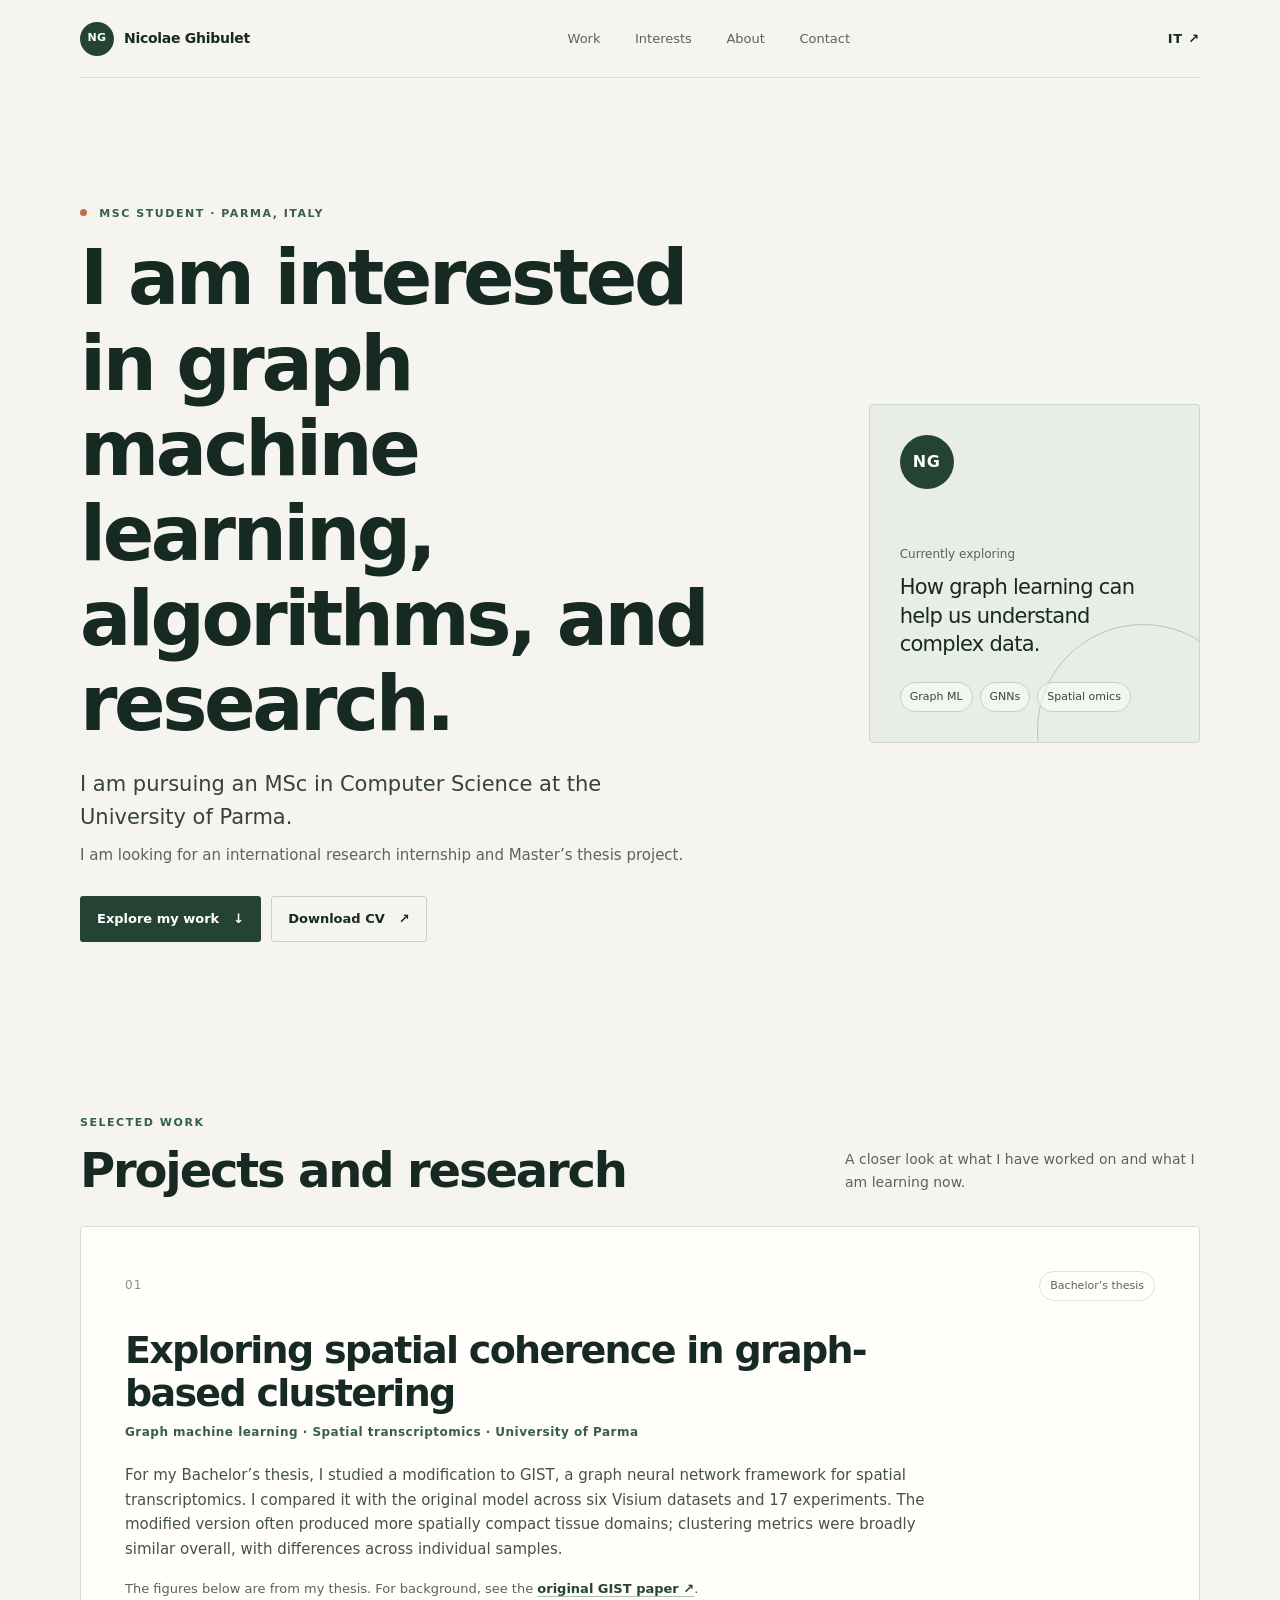
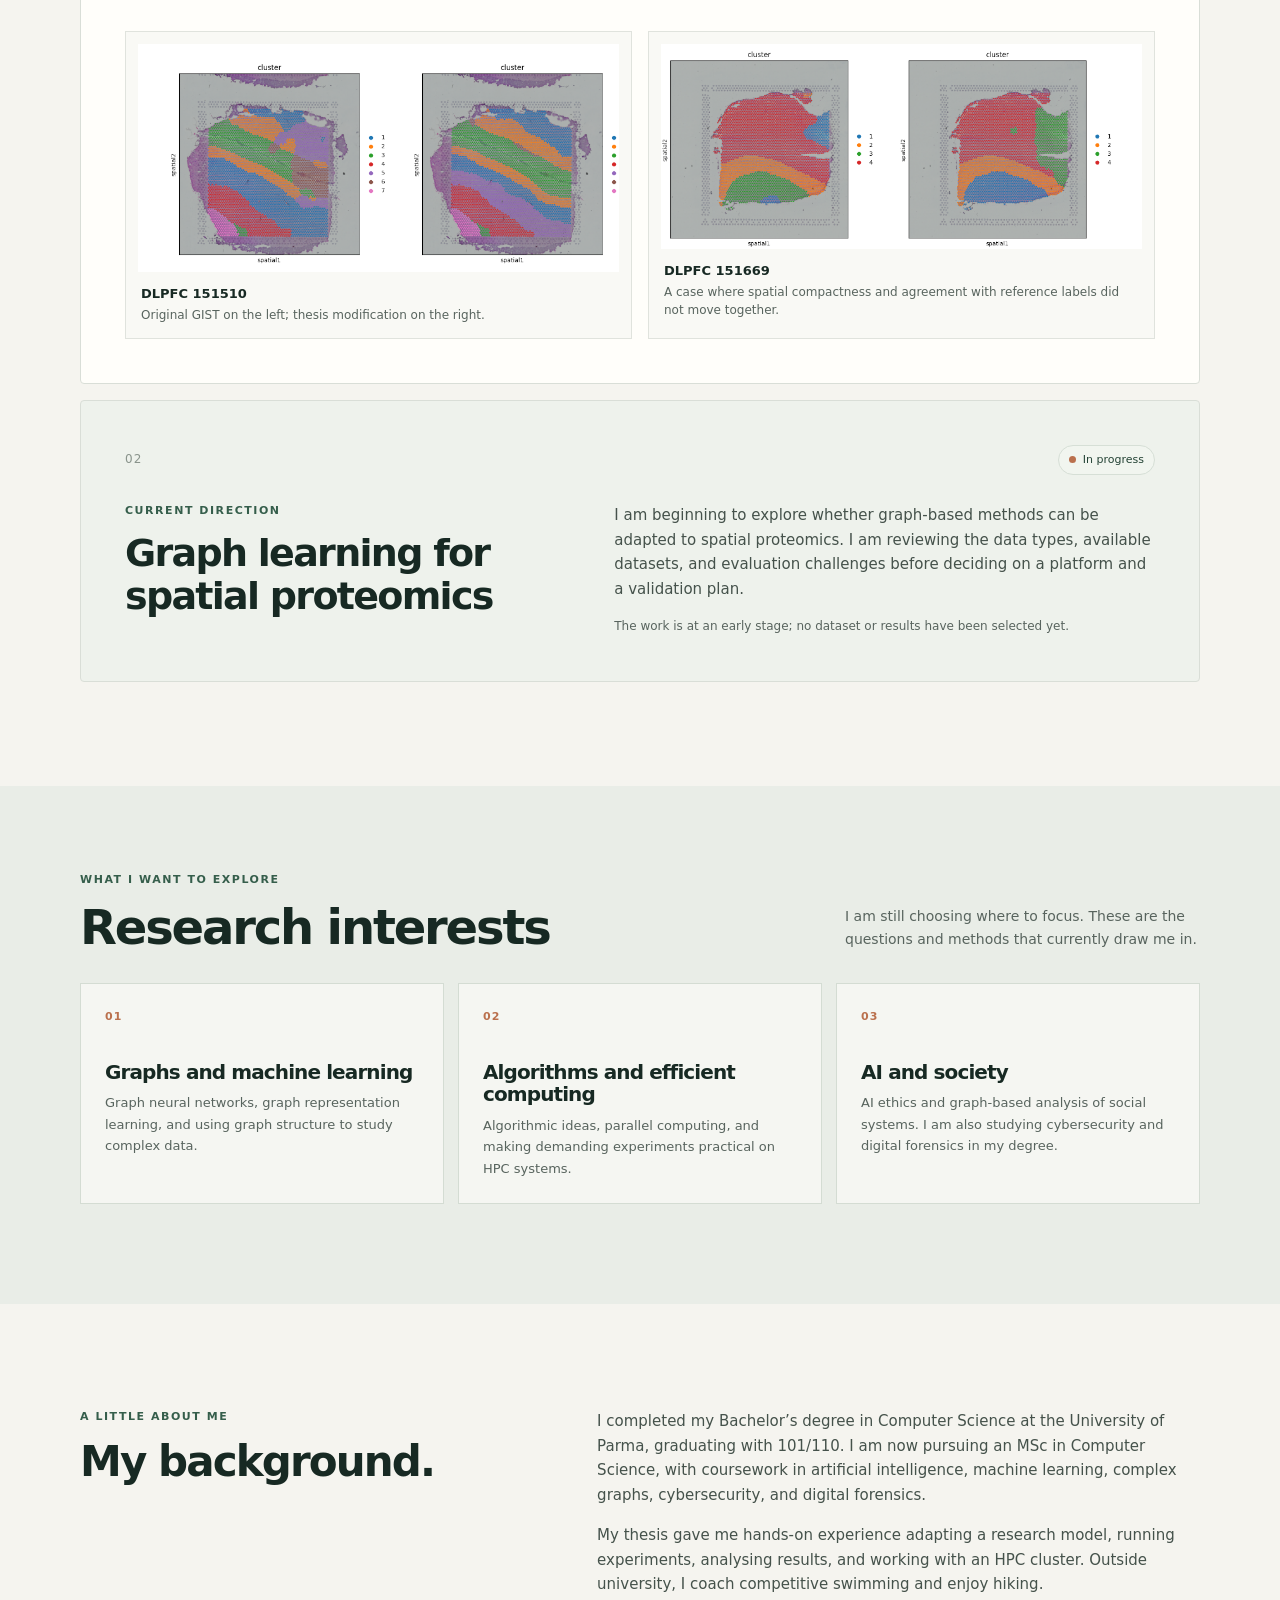
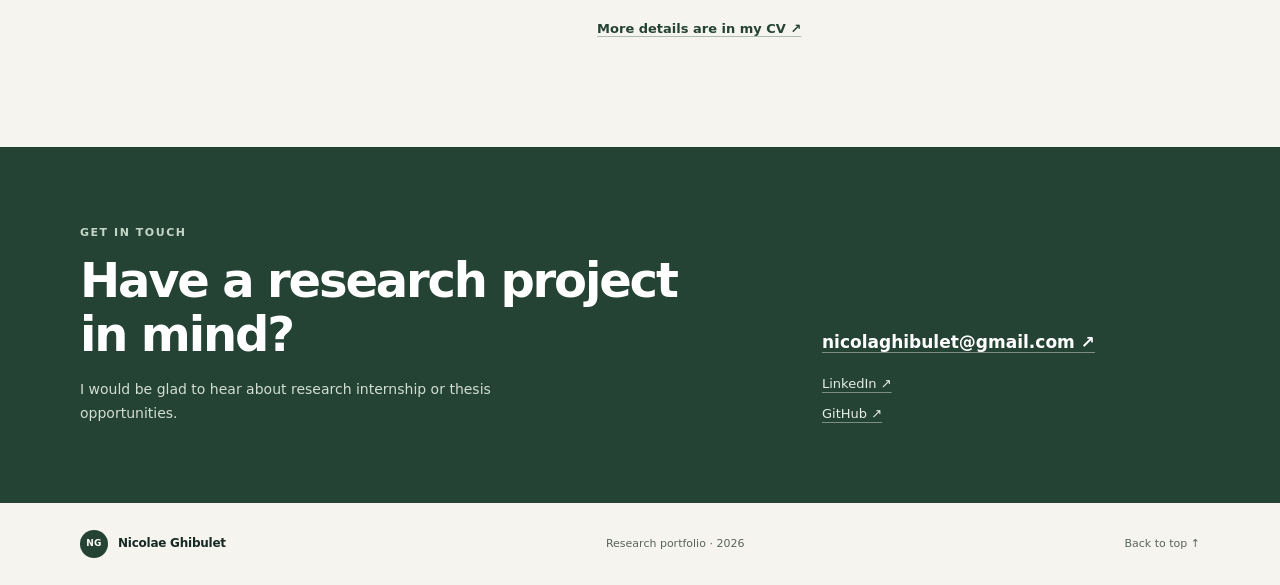
==== index.html @ 6526145d "Add portfolio website" ====
<!doctype html>
<html lang="en">
  <head>
    <meta charset="utf-8">
    <meta name="viewport" content="width=device-width, initial-scale=1">
    <meta name="description" content="Nicolae Ghibulet's research portfolio: graph machine learning, algorithms, and spatial omics.">
    <meta name="theme-color" content="#f5f4ef">
    <title>Nicolae Ghibulet | Research Portfolio</title>
    <link rel="icon" href="assets/images/favicon.svg" type="image/svg+xml">
    <link rel="stylesheet" href="assets/css/styles.css">
  </head>
  <body>
    <a class="skip-link" href="#main-content">Skip to content</a>

    <header class="site-header">
      <a class="wordmark" href="#top" aria-label="Nicolae Ghibulet, home">
        <span class="wordmark-mark" aria-hidden="true">NG</span>
        <span>Nicolae Ghibulet</span>
      </a>
      <nav class="main-nav" aria-label="Main navigation">
        <a href="#work">Work</a>
        <a href="#interests">Interests</a>
        <a href="#about">About</a>
        <a href="#contact">Contact</a>
      </nav>
      <a class="language-switch" href="it/index.html" lang="it" aria-label="Leggi in italiano">IT <span aria-hidden="true">↗</span></a>
    </header>

    <main id="main-content">
      <section class="hero section-wrap" id="top" aria-labelledby="hero-title">
        <div class="hero-copy">
          <p class="eyebrow"><span class="status-dot" aria-hidden="true"></span> MSc student · Parma, Italy</p>
          <h1 id="hero-title">I am interested in graph machine learning, algorithms, and research.</h1>
          <p class="hero-intro">I am pursuing an MSc in Computer Science at the University of Parma.</p>
          <p class="hero-note">I am looking for an international research internship and Master’s thesis project.</p>
          <div class="hero-actions">
            <a class="button button-dark" href="#work">Explore my work <span aria-hidden="true">↓</span></a>
            <a class="button button-light" href="downloads/Nicolae-Ghibulet-CV-English.pdf" download>Download CV <span aria-hidden="true">↗</span></a>
          </div>
        </div>
        <div class="hero-aside" aria-label="Research focus">
          <div class="monogram" aria-hidden="true">NG</div>
          <p class="aside-label">Currently exploring</p>
          <p class="aside-title">How graph learning can help us understand complex data.</p>
          <div class="tag-row" aria-label="Topics">
            <span class="tag">Graph ML</span>
            <span class="tag">GNNs</span>
            <span class="tag">Spatial omics</span>
          </div>
        </div>
      </section>

      <section class="section-wrap work-section" id="work" aria-labelledby="work-title">
        <div class="section-heading">
          <div>
            <p class="eyebrow">Selected work</p>
            <h2 id="work-title">Projects and research</h2>
          </div>
          <p class="section-summary">A closer look at what I have worked on and what I am learning now.</p>
        </div>

        <article class="project-card thesis-card">
          <div class="project-topline">
            <span class="project-index">01</span>
            <span class="project-status">Bachelor’s thesis</span>
          </div>
          <div class="project-copy">
            <h3>Exploring spatial coherence in graph-based clustering</h3>
            <p class="project-meta">Graph machine learning · Spatial transcriptomics · University of Parma</p>
            <p>For my Bachelor’s thesis, I studied a modification to GIST, a graph neural network framework for spatial transcriptomics. I compared it with the original model across six Visium datasets and 17 experiments. The modified version often produced more spatially compact tissue domains; clustering metrics were broadly similar overall, with differences across individual samples.</p>
            <p class="project-credit">The figures below are from my thesis. For background, see the <a href="https://doi.org/10.1109/CIBCB66090.2025.11177089" target="_blank" rel="noopener noreferrer">original GIST paper <span aria-hidden="true">↗</span></a>.</p>
          </div>
          <div class="figure-grid">
            <figure class="result-figure">
              <img src="assets/images/dlpfc-151510.png" alt="DLPFC 151510 tissue section with cluster assignments from original GIST on the left and the thesis modification on the right.">
              <figcaption><strong>DLPFC 151510</strong><span>Original GIST on the left; thesis modification on the right.</span></figcaption>
            </figure>
            <figure class="result-figure">
              <img src="assets/images/dlpfc-151669.png" alt="DLPFC 151669 tissue section comparing cluster assignments from original GIST on the left and the thesis modification on the right.">
              <figcaption><strong>DLPFC 151669</strong><span>A case where spatial compactness and agreement with reference labels did not move together.</span></figcaption>
            </figure>
          </div>
        </article>

        <article class="project-card in-progress-card">
          <div class="project-topline">
            <span class="project-index">02</span>
            <span class="project-status status-in-progress"><span class="status-dot" aria-hidden="true"></span> In progress</span>
          </div>
          <div class="in-progress-layout">
            <div>
              <p class="eyebrow">Current direction</p>
              <h3>Graph learning for spatial proteomics</h3>
            </div>
            <div>
              <p>I am beginning to explore whether graph-based methods can be adapted to spatial proteomics. I am reviewing the data types, available datasets, and evaluation challenges before deciding on a platform and a validation plan.</p>
              <p class="small-note">The work is at an early stage; no dataset or results have been selected yet.</p>
            </div>
          </div>
        </article>
      </section>

      <section class="interests-section" id="interests" aria-labelledby="interests-title">
        <div class="section-wrap">
          <div class="section-heading">
            <div>
              <p class="eyebrow">What I want to explore</p>
              <h2 id="interests-title">Research interests</h2>
            </div>
            <p class="section-summary">I am still choosing where to focus. These are the questions and methods that currently draw me in.</p>
          </div>
          <div class="interest-grid">
            <article class="interest-card">
              <span class="interest-number">01</span>
              <h3>Graphs and machine learning</h3>
              <p>Graph neural networks, graph representation learning, and using graph structure to study complex data.</p>
            </article>
            <article class="interest-card">
              <span class="interest-number">02</span>
              <h3>Algorithms and efficient computing</h3>
              <p>Algorithmic ideas, parallel computing, and making demanding experiments practical on HPC systems.</p>
            </article>
            <article class="interest-card">
              <span class="interest-number">03</span>
              <h3>AI and society</h3>
              <p>AI ethics and graph-based analysis of social systems. I am also studying cybersecurity and digital forensics in my degree.</p>
            </article>
          </div>
        </div>
      </section>

      <section class="section-wrap about-section" id="about" aria-labelledby="about-title">
        <div class="about-label">
          <p class="eyebrow">A little about me</p>
          <h2 id="about-title">My background.</h2>
        </div>
        <div class="about-copy">
          <p>I completed my Bachelor’s degree in Computer Science at the University of Parma, graduating with 101/110. I am now pursuing an MSc in Computer Science, with coursework in artificial intelligence, machine learning, complex graphs, cybersecurity, and digital forensics.</p>
          <p>My thesis gave me hands-on experience adapting a research model, running experiments, analysing results, and working with an HPC cluster. Outside university, I coach competitive swimming and enjoy hiking.</p>
          <a class="text-link" href="downloads/Nicolae-Ghibulet-CV-English.pdf" download>More details are in my CV <span aria-hidden="true">↗</span></a>
        </div>
      </section>

      <section class="contact-section" id="contact" aria-labelledby="contact-title">
        <div class="section-wrap contact-layout">
          <div>
            <p class="eyebrow">Get in touch</p>
            <h2 id="contact-title">Have a research project in mind?</h2>
            <p class="contact-intro">I would be glad to hear about research internship or thesis opportunities.</p>
          </div>
          <div class="contact-links">
            <a class="contact-email" href="mailto:nicolaghibulet@gmail.com">nicolaghibulet@gmail.com <span aria-hidden="true">↗</span></a>
            <a href="https://www.linkedin.com/in/nicolae-ghibulet-57ab7831a" target="_blank" rel="noopener noreferrer">LinkedIn <span aria-hidden="true">↗</span></a>
            <a href="https://github.com/NicolaeGhibulet" target="_blank" rel="noopener noreferrer">GitHub <span aria-hidden="true">↗</span></a>
          </div>
        </div>
      </section>
    </main>

    <footer class="site-footer">
      <a class="wordmark footer-wordmark" href="#top"><span class="wordmark-mark" aria-hidden="true">NG</span><span>Nicolae Ghibulet</span></a>
      <p>Research portfolio · 2026</p>
      <a class="back-to-top" href="#top">Back to top <span aria-hidden="true">↑</span></a>
    </footer>
  </body>
</html>
---- assets/css/styles.css ----
:root {
  color-scheme: light;
  --ink: #172923;
  --muted: #58645e;
  --paper: #f5f4ef;
  --white: #fffefa;
  --line: #d9ded7;
  --green: #355e4b;
  --green-dark: #244335;
  --orange: #ba704d;
  --pale-green: #e8ede6;
  --max-width: 1120px;
}

* {
  box-sizing: border-box;
}

html {
  scroll-behavior: smooth;
  scroll-padding-top: 88px;
}

body {
  margin: 0;
  background: var(--paper);
  color: var(--ink);
  font-family: Inter, ui-sans-serif, system-ui, -apple-system, BlinkMacSystemFont, "Segoe UI", sans-serif;
  font-size: 16px;
  line-height: 1.65;
  text-rendering: optimizeLegibility;
}

a {
  color: inherit;
}

a:focus-visible {
  outline: 3px solid var(--orange);
  outline-offset: 4px;
}

.skip-link {
  position: absolute;
  z-index: 10;
  top: 12px;
  left: 12px;
  padding: 10px 14px;
  transform: translateY(-160%);
  border-radius: 4px;
  background: var(--white);
  color: var(--ink);
}

.skip-link:focus {
  transform: translateY(0);
}

.site-header,
.site-footer {
  display: flex;
  align-items: center;
  justify-content: space-between;
  gap: 24px;
  width: min(calc(100% - 64px), var(--max-width));
  margin-inline: auto;
}

.site-header {
  min-height: 78px;
  border-bottom: 1px solid var(--line);
}

.wordmark {
  display: inline-flex;
  align-items: center;
  gap: 10px;
  color: var(--ink);
  font-size: 14px;
  font-weight: 700;
  letter-spacing: -0.02em;
  text-decoration: none;
  white-space: nowrap;
}

.wordmark-mark {
  display: grid;
  width: 34px;
  height: 34px;
  place-items: center;
  border-radius: 50%;
  background: var(--green-dark);
  color: var(--white);
  font-size: 11px;
  letter-spacing: 0.03em;
}

.main-nav {
  display: flex;
  align-items: center;
  gap: clamp(16px, 2.7vw, 36px);
}

.main-nav a,
.language-switch {
  color: var(--muted);
  font-size: 13px;
  text-decoration: none;
  transition: color 160ms ease;
}

.main-nav a:hover,
.language-switch:hover,
.contact-links a:hover,
.text-link:hover,
.project-credit a:hover {
  color: var(--orange);
}

.language-switch {
  color: var(--ink);
  font-weight: 700;
  letter-spacing: 0.06em;
}

.section-wrap {
  width: min(calc(100% - 64px), var(--max-width));
  margin-inline: auto;
}

.hero {
  display: grid;
  grid-template-columns: minmax(0, 1.45fr) minmax(260px, 0.7fr);
  align-items: center;
  gap: clamp(42px, 8vw, 110px);
  padding-block: clamp(72px, 10vw, 132px) clamp(84px, 11vw, 142px);
}

.hero-copy {
  max-width: 700px;
}

.eyebrow {
  margin: 0 0 14px;
  color: var(--green);
  font-size: 11px;
  font-weight: 750;
  letter-spacing: 0.14em;
  line-height: 1.4;
  text-transform: uppercase;
}

.status-dot {
  display: inline-block;
  width: 7px;
  height: 7px;
  margin-right: 7px;
  border-radius: 50%;
  background: var(--orange);
  vertical-align: 1px;
}

h1,
h2,
h3,
p {
  margin-top: 0;
}

h1,
h2,
h3 {
  font-weight: 550;
  letter-spacing: -0.045em;
  line-height: 1.12;
}

h1 {
  max-width: 760px;
  margin-bottom: 22px;
  font-size: clamp(42px, 6vw, 76px);
}

.hero-intro {
  max-width: 600px;
  margin-bottom: 10px;
  color: #34433b;
  font-size: clamp(18px, 2vw, 21px);
  line-height: 1.55;
}

.hero-note {
  margin-bottom: 28px;
  color: var(--muted);
  font-size: 15px;
}

.hero-actions {
  display: flex;
  flex-wrap: wrap;
  gap: 10px;
}

.button {
  display: inline-flex;
  min-height: 46px;
  align-items: center;
  justify-content: center;
  gap: 14px;
  padding: 10px 16px;
  border: 1px solid transparent;
  border-radius: 3px;
  font-size: 13px;
  font-weight: 700;
  text-decoration: none;
  transition: background 160ms ease, color 160ms ease, border-color 160ms ease;
}

.button-dark {
  background: var(--green-dark);
  color: white;
}

.button-dark:hover {
  background: var(--green);
}

.button-light {
  border-color: #c9d0c9;
  background: transparent;
  color: var(--ink);
}

.button-light:hover {
  border-color: var(--green);
  background: var(--white);
}

.hero-aside {
  position: relative;
  min-height: 300px;
  padding: 30px;
  overflow: hidden;
  border: 1px solid #ccd5cd;
  border-radius: 4px;
  background: var(--pale-green);
}

.hero-aside::after {
  position: absolute;
  right: -50px;
  bottom: -94px;
  width: 210px;
  height: 210px;
  border: 1px solid rgba(53, 94, 75, 0.28);
  border-radius: 50%;
  content: "";
}

.monogram {
  display: grid;
  width: 54px;
  height: 54px;
  margin-bottom: 56px;
  place-items: center;
  border-radius: 50%;
  background: var(--green-dark);
  color: white;
  font-size: 16px;
  font-weight: 650;
  letter-spacing: 0.04em;
}

.aside-label {
  margin-bottom: 8px;
  color: var(--muted);
  font-size: 12px;
}

.aside-title {
  max-width: 270px;
  margin-bottom: 24px;
  font-size: 21px;
  font-weight: 540;
  letter-spacing: -0.035em;
  line-height: 1.35;
}

.tag-row {
  display: flex;
  flex-wrap: wrap;
  gap: 7px;
}

.tag {
  position: relative;
  z-index: 1;
  padding: 5px 9px;
  border: 1px solid #c5d0c6;
  border-radius: 99px;
  background: rgba(255, 254, 250, 0.5);
  color: #34483b;
  font-size: 11px;
}

.work-section {
  padding-block: 32px 104px;
}

.section-heading {
  display: flex;
  align-items: end;
  justify-content: space-between;
  gap: 34px;
  margin-bottom: 28px;
}

.section-heading h2,
.about-label h2,
.contact-layout h2 {
  max-width: 620px;
  margin-bottom: 0;
  font-size: clamp(34px, 4vw, 48px);
}

.section-summary {
  max-width: 355px;
  margin: 0 0 4px;
  color: var(--muted);
  font-size: 14px;
}

.project-card {
  margin-top: 16px;
  padding: clamp(22px, 4vw, 44px);
  border: 1px solid var(--line);
  border-radius: 4px;
  background: var(--white);
}

.project-topline {
  display: flex;
  align-items: center;
  justify-content: space-between;
  gap: 16px;
  margin-bottom: 28px;
}

.project-index {
  color: #8a948c;
  font-size: 12px;
  font-variant-numeric: tabular-nums;
  letter-spacing: 0.1em;
}

.project-status {
  display: inline-flex;
  align-items: center;
  padding: 5px 10px;
  border: 1px solid #dce1db;
  border-radius: 99px;
  color: var(--muted);
  font-size: 11px;
}

.status-in-progress {
  border-color: #d6dfd6;
  background: #f1f5ef;
  color: var(--green-dark);
}

.project-copy {
  max-width: 820px;
}

.project-copy h3,
.in-progress-layout h3 {
  max-width: 760px;
  margin-bottom: 9px;
  font-size: clamp(26px, 3.5vw, 38px);
}

.project-meta {
  margin-bottom: 20px;
  color: var(--green);
  font-size: 12px;
  font-weight: 650;
  letter-spacing: 0.04em;
}

.project-copy > p:not(.project-meta):not(.project-credit),
.in-progress-layout > div:last-child > p:first-child,
.about-copy > p {
  color: #45524b;
  font-size: 15px;
}

.project-credit {
  margin: 16px 0 0;
  color: var(--muted);
  font-size: 13px;
}

.project-credit a,
.text-link {
  color: var(--green-dark);
  font-weight: 700;
  text-decoration-color: #aebbb0;
  text-underline-offset: 3px;
}

.figure-grid {
  display: grid;
  grid-template-columns: repeat(2, minmax(0, 1fr));
  gap: 16px;
  margin-top: 32px;
}

.result-figure {
  min-width: 0;
  margin: 0;
  padding: 12px;
  border: 1px solid #e0e3dd;
  background: #f9f9f5;
}

.result-figure img {
  display: block;
  width: 100%;
  height: auto;
  background: #e2e5e0;
}

.result-figure figcaption {
  display: grid;
  gap: 2px;
  padding: 12px 3px 2px;
  color: var(--muted);
  font-size: 12px;
  line-height: 1.5;
}

.result-figure figcaption strong {
  color: var(--ink);
  font-size: 13px;
}

.in-progress-card {
  background: #eef2ec;
}

.in-progress-layout {
  display: grid;
  grid-template-columns: minmax(230px, 0.85fr) minmax(0, 1.15fr);
  gap: clamp(28px, 7vw, 90px);
  align-items: start;
}

.in-progress-layout h3 {
  max-width: 420px;
}

.small-note {
  margin: 14px 0 0;
  color: var(--muted);
  font-size: 12px;
}

.interests-section {
  padding-block: 86px 100px;
  background: #e9ede7;
}

.interest-grid {
  display: grid;
  grid-template-columns: repeat(3, minmax(0, 1fr));
  gap: 14px;
}

.interest-card {
  min-height: 220px;
  padding: 24px;
  border: 1px solid #d4dcd3;
  background: rgba(255, 254, 250, 0.58);
}

.interest-number {
  display: block;
  margin-bottom: 35px;
  color: var(--orange);
  font-size: 11px;
  font-weight: 700;
  letter-spacing: 0.1em;
}

.interest-card h3 {
  margin-bottom: 9px;
  font-size: 20px;
}

.interest-card p {
  margin-bottom: 0;
  color: var(--muted);
  font-size: 13px;
}

.about-section {
  display: grid;
  grid-template-columns: minmax(230px, 0.8fr) minmax(0, 1.2fr);
  gap: clamp(38px, 9vw, 130px);
  padding-block: 105px;
}

.about-label h2 {
  font-size: clamp(30px, 3.5vw, 42px);
}

.about-copy {
  max-width: 630px;
}

.about-copy > p {
  margin-bottom: 15px;
}

.text-link {
  display: inline-block;
  margin-top: 6px;
  font-size: 13px;
}

.contact-section {
  padding-block: 78px;
  background: var(--green-dark);
  color: white;
}

.contact-layout {
  display: grid;
  grid-template-columns: minmax(0, 1.3fr) minmax(250px, 0.7fr);
  align-items: end;
  gap: 40px;
}

.contact-section .eyebrow {
  color: #c6d5c8;
}

.contact-layout h2 {
  max-width: 600px;
}

.contact-intro {
  max-width: 440px;
  margin: 17px 0 0;
  color: #d2ded3;
  font-size: 14px;
}

.contact-links {
  display: grid;
  justify-items: start;
  gap: 9px;
}

.contact-links a {
  color: #e7ede7;
  font-size: 13px;
  text-decoration-color: rgba(255, 255, 255, 0.4);
  text-underline-offset: 4px;
  transition: color 160ms ease;
}

.contact-links .contact-email {
  margin-bottom: 8px;
  color: white;
  font-size: 17px;
  font-weight: 650;
}

.site-footer {
  min-height: 82px;
  color: var(--muted);
  font-size: 11px;
}

.footer-wordmark {
  color: var(--ink);
  font-size: 12px;
}

.footer-wordmark .wordmark-mark {
  width: 28px;
  height: 28px;
  font-size: 9px;
}

.site-footer p {
  margin: 0;
}

.back-to-top {
  text-decoration: none;
}

@media (max-width: 760px) {
  .site-header,
  .site-footer,
  .section-wrap {
    width: min(calc(100% - 40px), var(--max-width));
  }

  .site-header {
    min-height: 68px;
    gap: 12px;
  }

  .main-nav {
    display: flex;
    order: 2;
    width: 100%;
    justify-content: space-between;
    gap: 10px;
    padding-bottom: 12px;
  }

  .main-nav a {
    font-size: 12px;
  }

  .hero {
    grid-template-columns: 1fr;
    gap: 42px;
    padding-block: 66px 76px;
  }

  .hero-aside {
    min-height: 260px;
  }

  .monogram {
    margin-bottom: 35px;
  }

  .section-heading {
    display: block;
  }

  .section-summary {
    margin-top: 14px;
  }

  .figure-grid,
  .interest-grid,
  .in-progress-layout,
  .about-section,
  .contact-layout {
    grid-template-columns: 1fr;
  }

  .interests-section {
    padding-block: 70px;
  }

  .interest-card {
    min-height: 0;
  }

  .interest-number {
    margin-bottom: 22px;
  }

  .about-section {
    gap: 26px;
    padding-block: 76px;
  }

  .contact-layout {
    align-items: start;
    gap: 30px;
  }

  .site-footer {
    min-height: 76px;
    flex-wrap: wrap;
    gap: 10px 18px;
    padding-block: 14px;
  }

  .site-footer p {
    order: 1;
    width: 100%;
  }
}

@media (max-width: 430px) {
  .wordmark {
    gap: 7px;
    font-size: 12px;
  }

  .wordmark-mark {
    width: 30px;
    height: 30px;
  }

  h1 {
    font-size: 40px;
  }

  .hero-actions {
    align-items: stretch;
    flex-direction: column;
  }

  .project-card {
    padding: 20px 16px;
  }

  .contact-links .contact-email {
    font-size: 15px;
  }
}

@media (prefers-reduced-motion: reduce) {
  html {
    scroll-behavior: auto;
  }

  *,
  *::before,
  *::after {
    transition-duration: 0.01ms !important;
  }
}
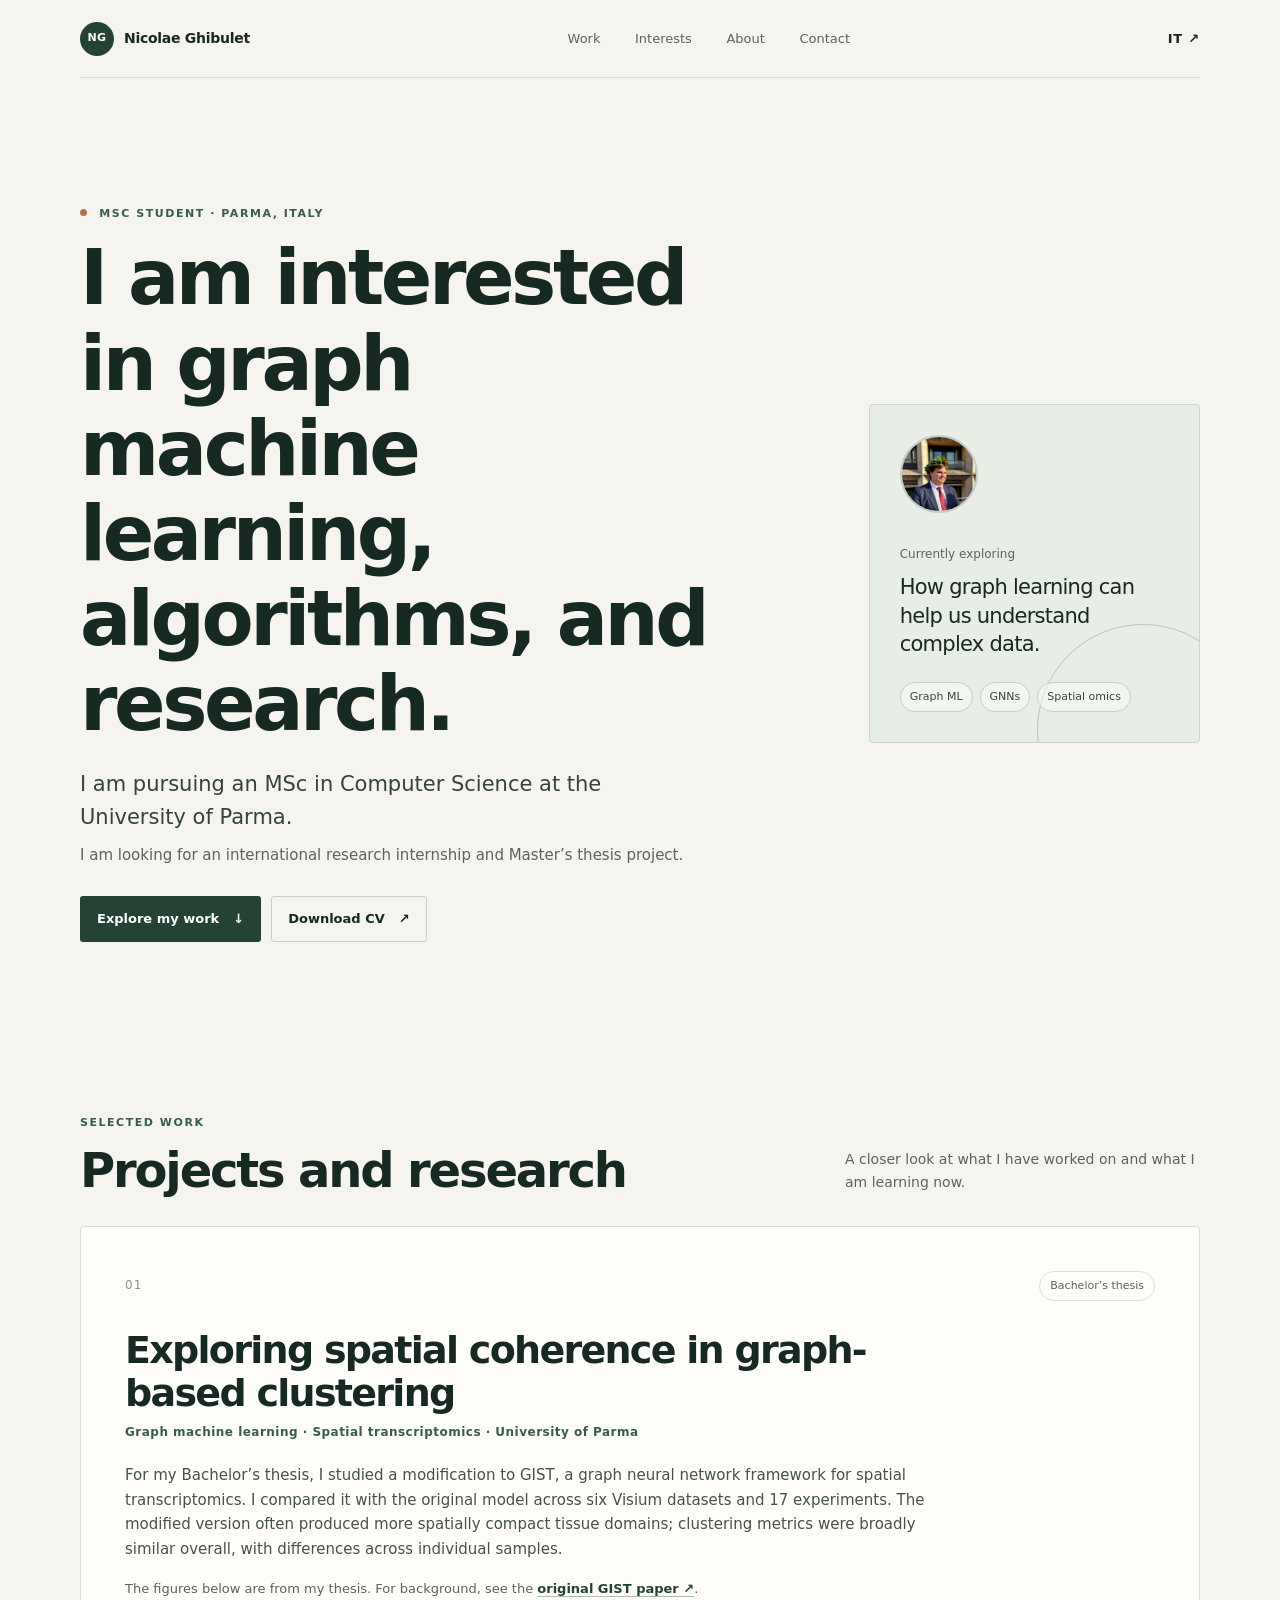
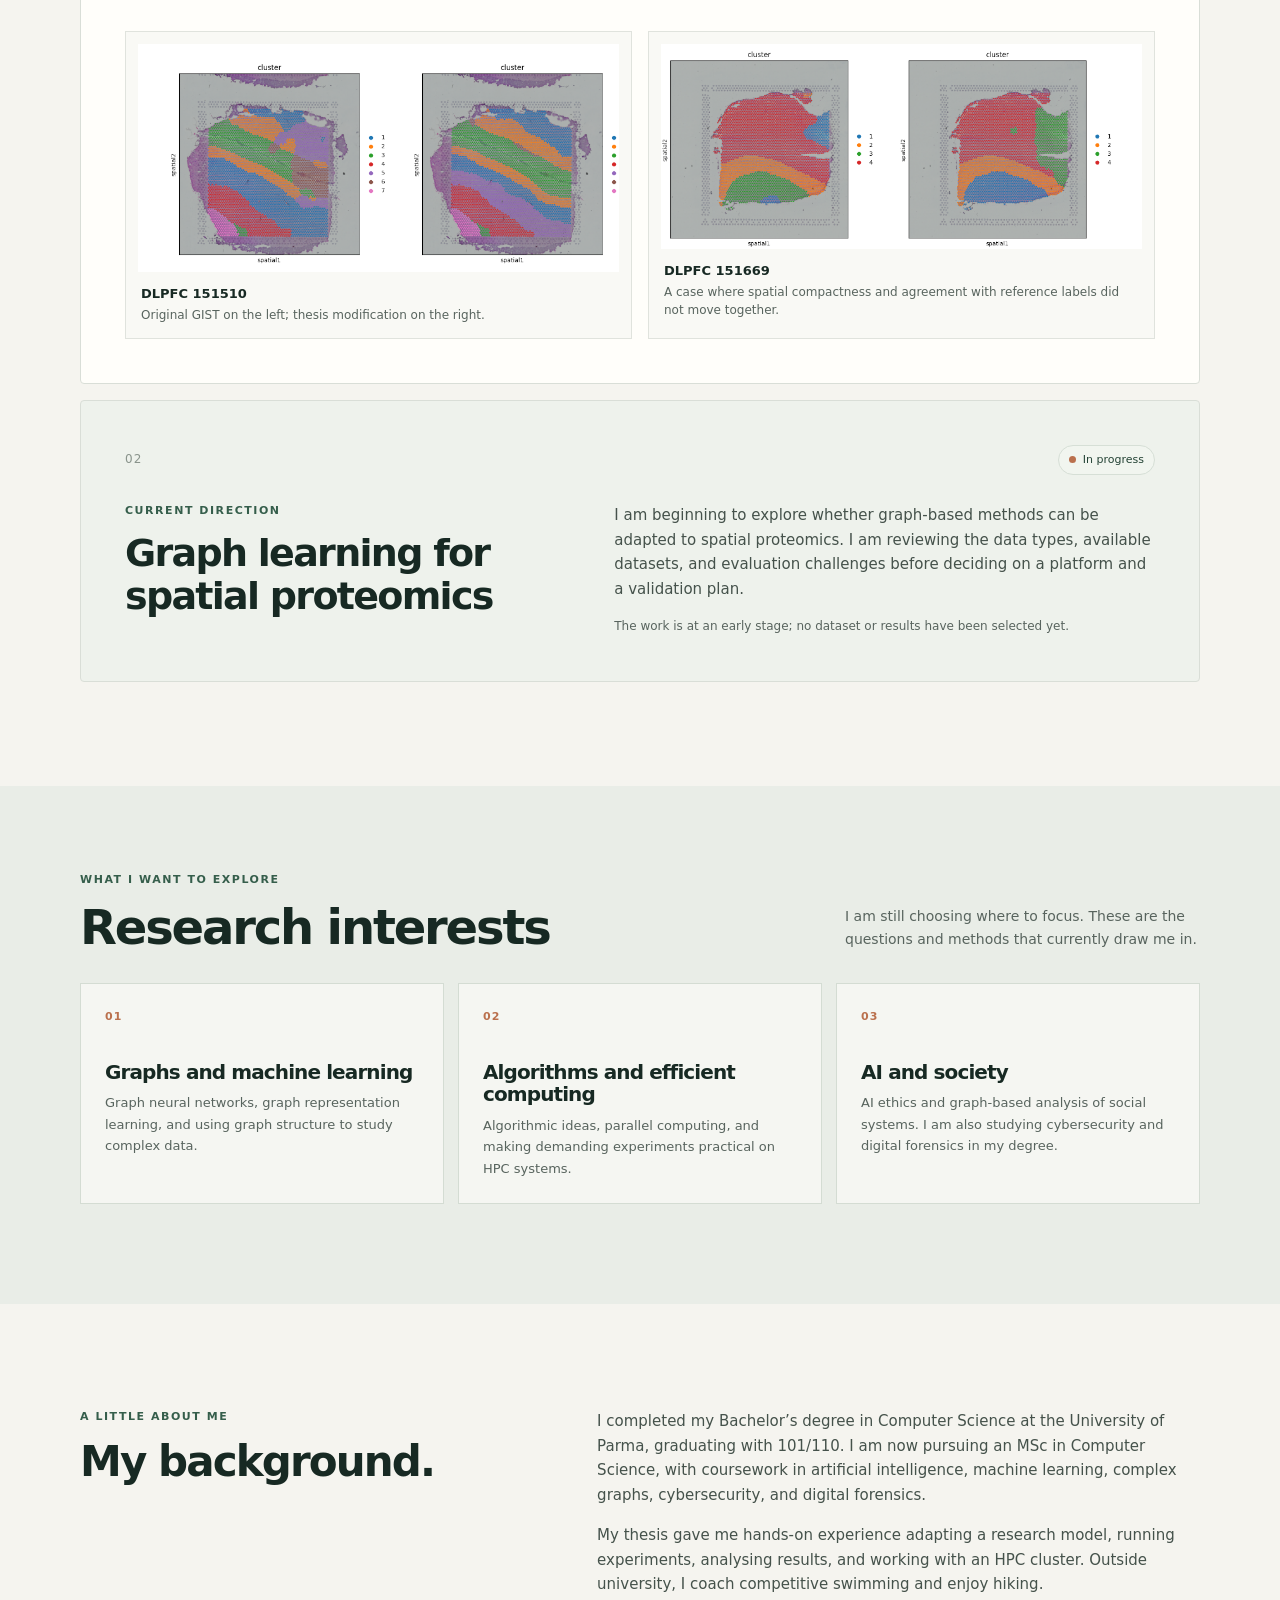
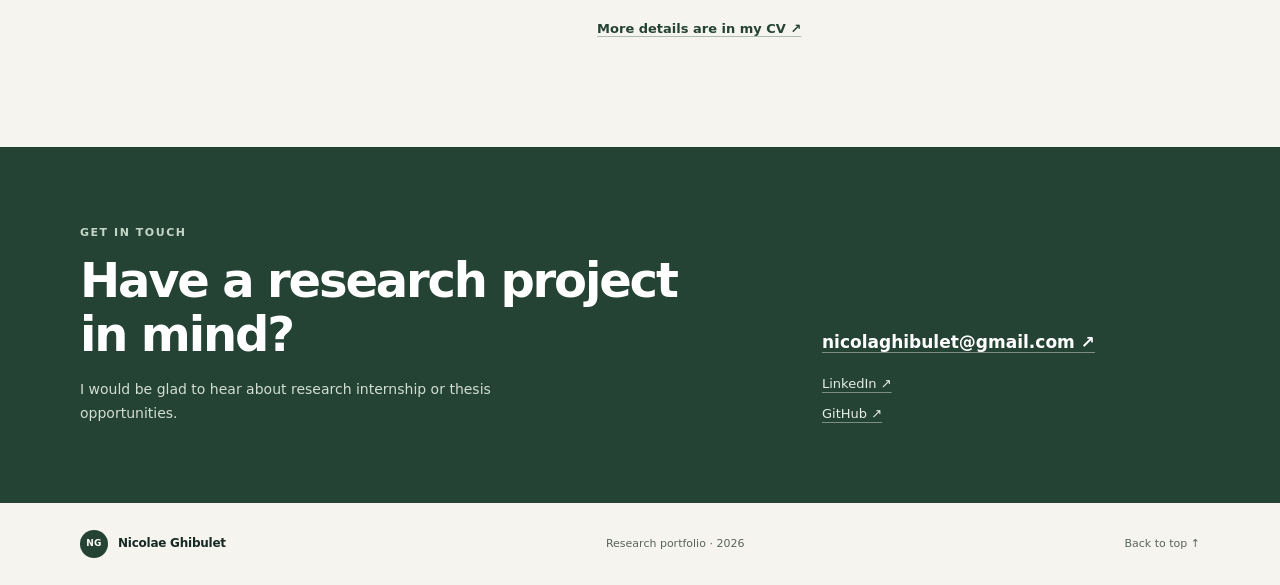
==== commit b5b9d2cb: "Add profile photo" ====
--- a/index.html
+++ b/index.html
@@ -39,8 +39,11 @@
           </div>
         </div>
         <div class="hero-aside" aria-label="Research focus">
-          <div class="monogram" aria-hidden="true">NG</div>
-          <p class="aside-label">Currently exploring</p>
+          <img
+            class="profile-photo"
+            src="assets/images/profile.jpg"
+            alt="Portrait of Nicolae Ghibulet"
+          >          <p class="aside-label">Currently exploring</p>
           <p class="aside-title">How graph learning can help us understand complex data.</p>
           <div class="tag-row" aria-label="Topics">
             <span class="tag">Graph ML</span>
--- a/assets/css/styles.css
+++ b/assets/css/styles.css
@@ -257,18 +257,14 @@
   content: "";
 }
 
-.monogram {
-  display: grid;
-  width: 54px;
-  height: 54px;
-  margin-bottom: 56px;
-  place-items: center;
+.profile-photo {
+  display: block;
+  width: 78px;
+  height: 78px;
+  margin-bottom: 32px;
+  border: 2px solid rgba(36, 67, 53, 0.18);
   border-radius: 50%;
-  background: var(--green-dark);
-  color: white;
-  font-size: 16px;
-  font-weight: 650;
-  letter-spacing: 0.04em;
+  object-fit: cover;
 }
 
 .aside-label {
@@ -638,8 +634,8 @@
     min-height: 260px;
   }
 
-  .monogram {
-    margin-bottom: 35px;
+  .profile-photo {
+  margin-bottom: 11px;
   }
 
   .section-heading {
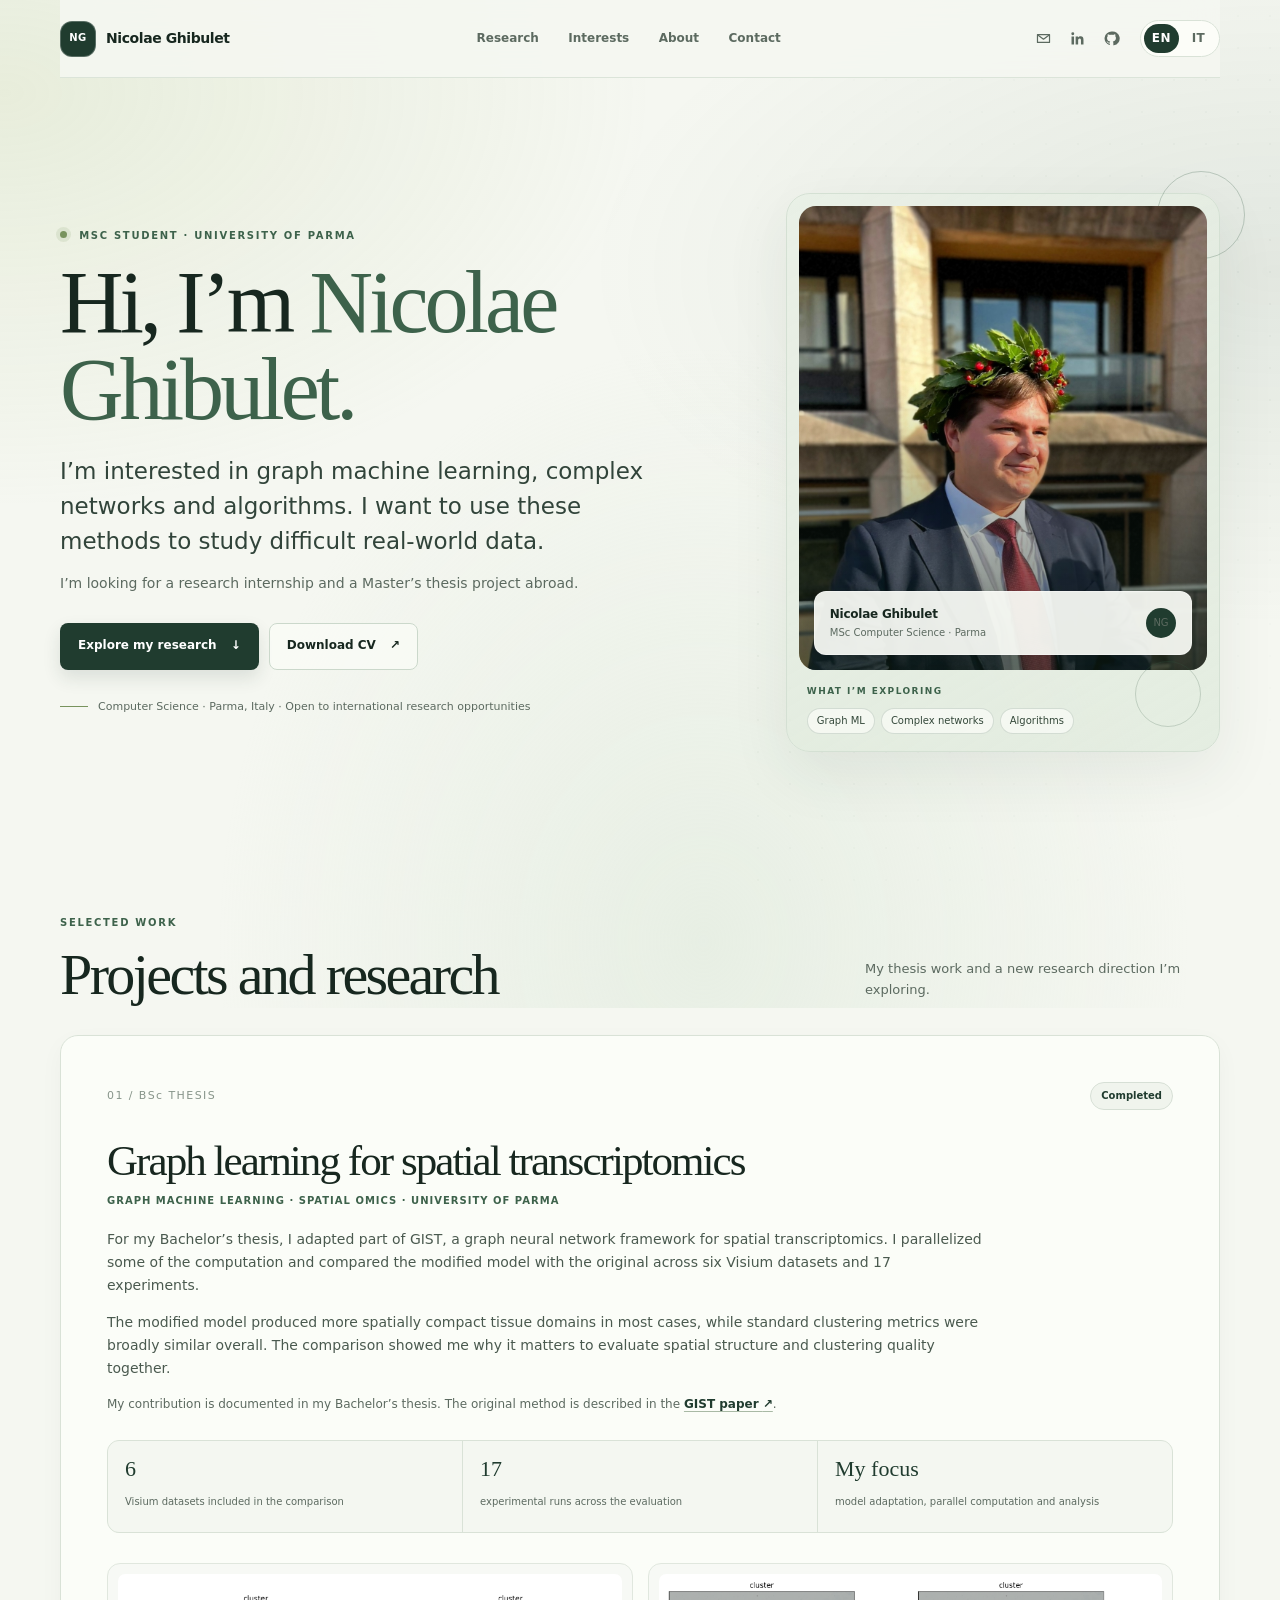
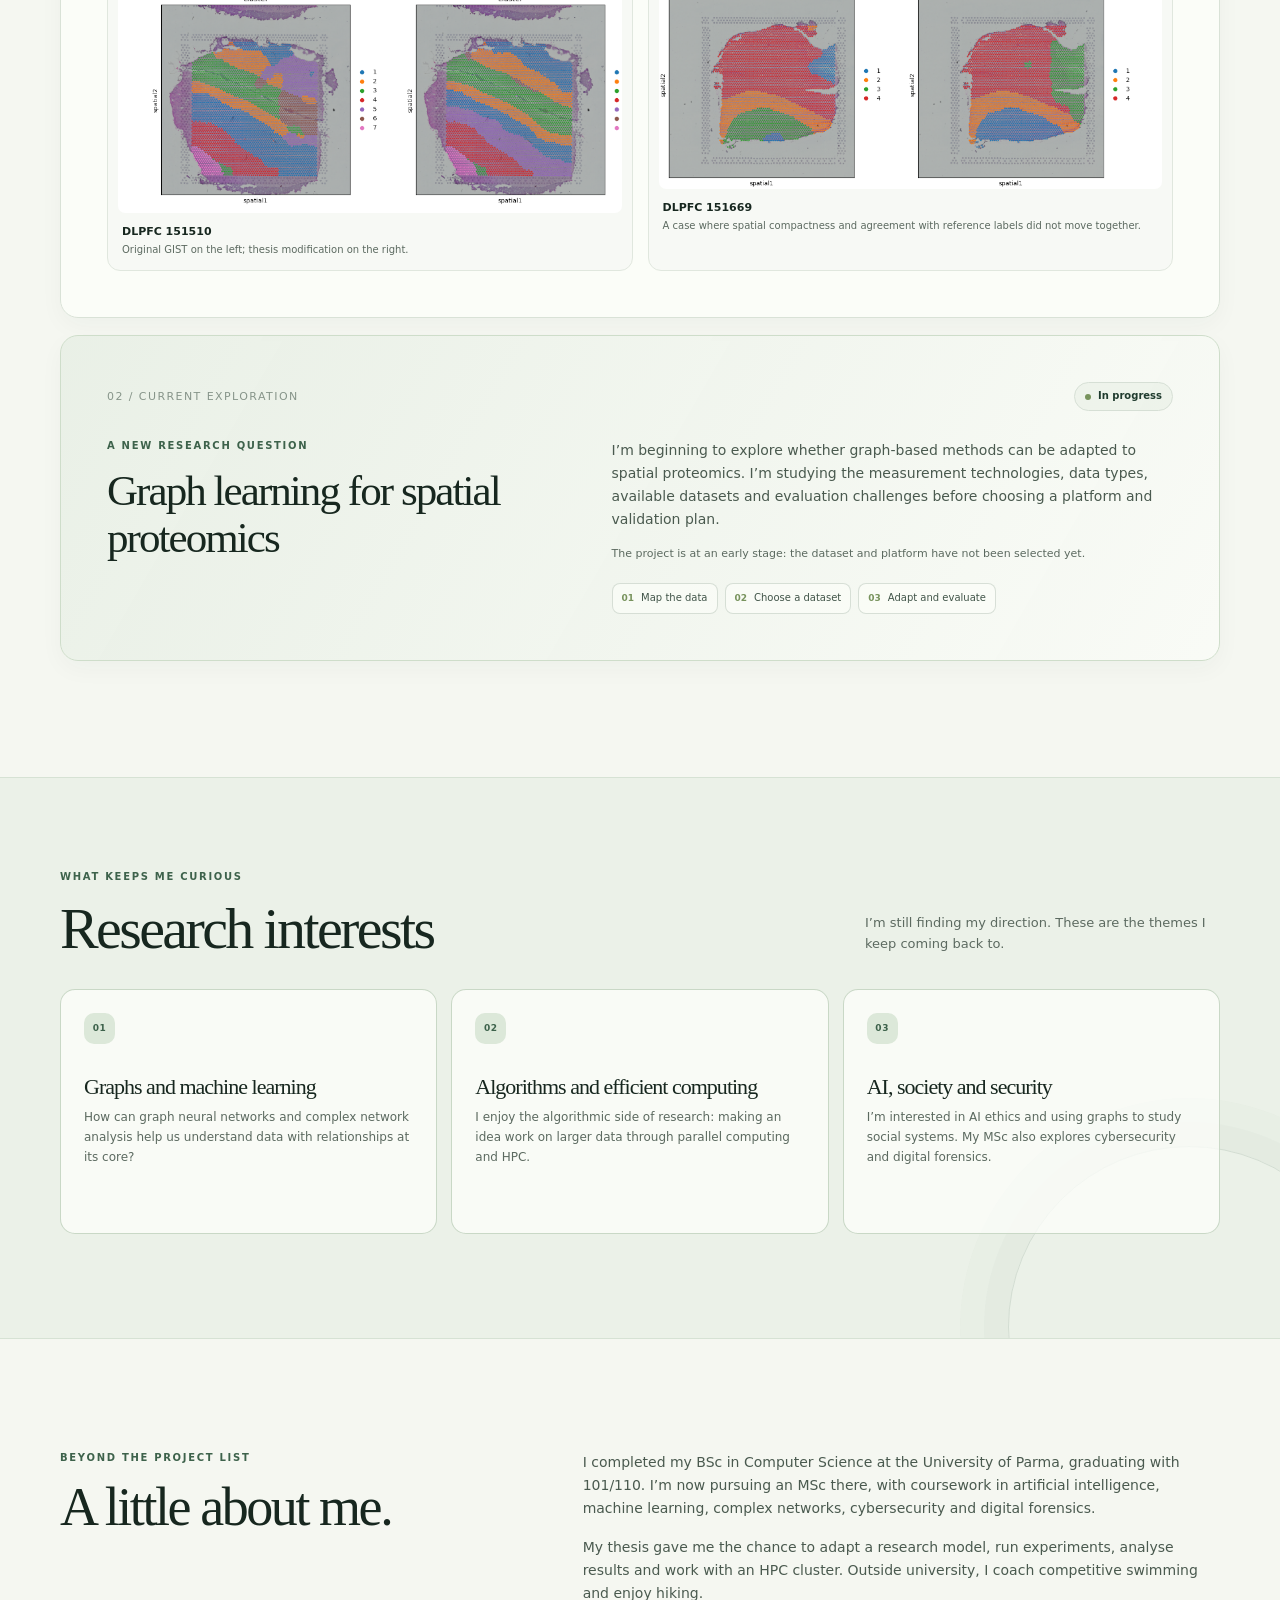
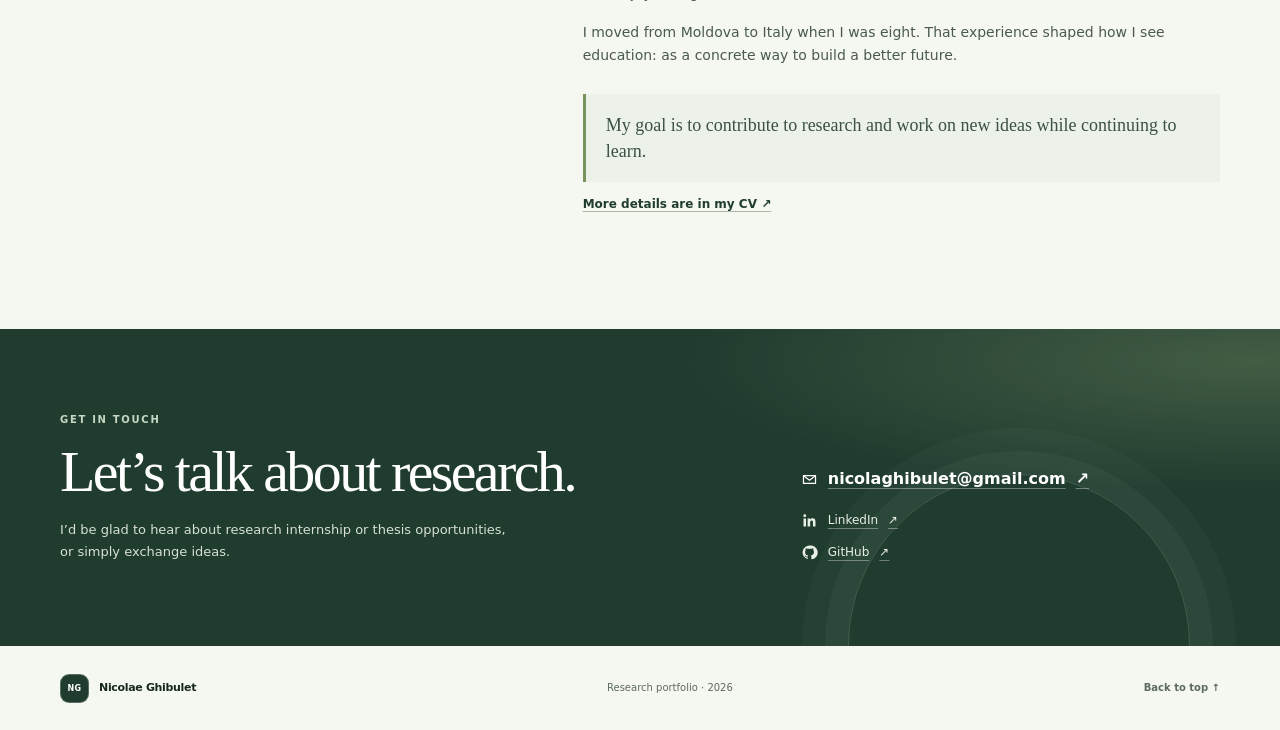
==== commit 67985c63: "Refresh research portfolio design and content" ====
--- a/index.html
+++ b/index.html
@@ -3,11 +3,12 @@
   <head>
     <meta charset="utf-8">
     <meta name="viewport" content="width=device-width, initial-scale=1">
-    <meta name="description" content="Nicolae Ghibulet's research portfolio: graph machine learning, algorithms, and spatial omics.">
-    <meta name="theme-color" content="#f5f4ef">
-    <title>Nicolae Ghibulet | Research Portfolio</title>
+    <meta name="description" content="Nicolae Ghibulet — MSc student exploring graph machine learning, complex networks and algorithms.">
+    <meta name="theme-color" content="#f5f7f1">
+    <title>Nicolae Ghibulet — Computer Science & Research</title>
     <link rel="icon" href="assets/images/favicon.svg" type="image/svg+xml">
-    <link rel="stylesheet" href="assets/css/styles.css">
+    <link rel="stylesheet" href="assets/css/styles.css?v=2">
+    <script src="assets/js/main.js" defer></script>
   </head>
   <body>
     <a class="skip-link" href="#main-content">Skip to content</a>
@@ -18,39 +19,60 @@
         <span>Nicolae Ghibulet</span>
       </a>
       <nav class="main-nav" aria-label="Main navigation">
-        <a href="#work">Work</a>
+        <a href="#work">Research</a>
         <a href="#interests">Interests</a>
         <a href="#about">About</a>
         <a href="#contact">Contact</a>
       </nav>
-      <a class="language-switch" href="it/index.html" lang="it" aria-label="Leggi in italiano">IT <span aria-hidden="true">↗</span></a>
+      <div class="header-actions">
+        <nav class="header-socials" aria-label="Contact links">
+          <a href="mailto:nicolaghibulet@gmail.com" aria-label="Email Nicolae Ghibulet" title="Email">
+            <svg viewBox="0 0 24 24" aria-hidden="true" focusable="false"><path d="M3.5 6.5h17v11h-17z"/><path d="m4 7 8 6 8-6"/></svg>
+          </a>
+          <a href="https://www.linkedin.com/in/nicolae-ghibulet-57ab7831a" target="_blank" rel="noopener noreferrer" aria-label="LinkedIn profile" title="LinkedIn">
+            <svg class="brand-icon" viewBox="0 0 24 24" aria-hidden="true" focusable="false"><path d="M20.45 20.45h-3.55v-5.57c0-1.33-.02-3.04-1.85-3.04-1.85 0-2.14 1.45-2.14 2.94v5.67H9.36V9h3.41v1.56h.05c.47-.9 1.64-1.85 3.37-1.85 3.6 0 4.26 2.37 4.26 5.45v6.29ZM5.34 7.43a2.06 2.06 0 1 1-.001-4.12 2.06 2.06 0 0 1 .001 4.12ZM7.12 20.45H3.56V9h3.56v11.45Z"/></svg>
+          </a>
+          <a href="https://github.com/NicolaeGhibulet" target="_blank" rel="noopener noreferrer" aria-label="GitHub profile" title="GitHub">
+            <svg class="brand-icon" viewBox="0 0 24 24" aria-hidden="true" focusable="false"><path d="M12 2.2a9.8 9.8 0 0 0-3.1 19.1c.5.1.7-.2.7-.5v-1.8c-2.8.6-3.4-1.2-3.4-1.2-.4-1.1-1.1-1.4-1.1-1.4-.9-.6.1-.6.1-.6 1 .1 1.5 1 1.5 1 .9 1.5 2.3 1.1 2.8.8.1-.6.4-1.1.7-1.4-2.2-.2-4.5-1.1-4.5-4.8 0-1.1.4-2 1-2.7-.1-.3-.4-1.2.1-2.6 0 0 .8-.3 2.7 1 .8-.2 1.6-.3 2.5-.3s1.7.1 2.5.3c1.8-1.3 2.7-1 2.7-1 .5 1.4.2 2.3.1 2.6.6.7 1 1.6 1 2.7 0 3.7-2.3 4.5-4.5 4.8.4.4.8 1 .8 2v3c0 .3.2.6.8.5A9.8 9.8 0 0 0 12 2.2Z"/></svg>
+          </a>
+        </nav>
+        <nav class="language-switch" aria-label="Choose language">
+          <a class="is-active" href="index.html" lang="en" aria-current="page">EN</a>
+          <a href="it/index.html" lang="it" aria-label="Leggi in italiano">IT</a>
+        </nav>
+      </div>
     </header>
 
     <main id="main-content">
       <section class="hero section-wrap" id="top" aria-labelledby="hero-title">
         <div class="hero-copy">
-          <p class="eyebrow"><span class="status-dot" aria-hidden="true"></span> MSc student · Parma, Italy</p>
-          <h1 id="hero-title">I am interested in graph machine learning, algorithms, and research.</h1>
-          <p class="hero-intro">I am pursuing an MSc in Computer Science at the University of Parma.</p>
-          <p class="hero-note">I am looking for an international research internship and Master’s thesis project.</p>
+          <p class="eyebrow"><span class="status-dot" aria-hidden="true"></span> MSc student · University of Parma</p>
+          <h1 id="hero-title">Hi, I’m <span>Nicolae Ghibulet.</span></h1>
+          <p class="hero-lede">I’m interested in graph machine learning, complex networks and algorithms. I want to use these methods to study difficult real-world data.</p>
+          <p class="hero-intro">I’m looking for a research internship and a Master’s thesis project abroad.</p>
           <div class="hero-actions">
-            <a class="button button-dark" href="#work">Explore my work <span aria-hidden="true">↓</span></a>
+            <a class="button button-dark" href="#work">Explore my research <span aria-hidden="true">↓</span></a>
             <a class="button button-light" href="downloads/Nicolae-Ghibulet-CV-English.pdf" download>Download CV <span aria-hidden="true">↗</span></a>
           </div>
-        </div>
-        <div class="hero-aside" aria-label="Research focus">
-          <img
-            class="profile-photo"
-            src="assets/images/profile.jpg"
-            alt="Portrait of Nicolae Ghibulet"
-          >          <p class="aside-label">Currently exploring</p>
-          <p class="aside-title">How graph learning can help us understand complex data.</p>
-          <div class="tag-row" aria-label="Topics">
-            <span class="tag">Graph ML</span>
-            <span class="tag">GNNs</span>
-            <span class="tag">Spatial omics</span>
-          </div>
-        </div>
+          <p class="hero-footnote">Computer Science · Parma, Italy · Open to international research opportunities</p>
+        </div>
+        <aside class="hero-visual" aria-label="Portrait and research topics">
+          <div class="portrait-frame">
+            <img class="profile-photo" src="assets/images/profile.jpg" alt="Portrait of Nicolae Ghibulet">
+            <div class="portrait-caption">
+              <div><strong>Nicolae Ghibulet</strong><span>MSc Computer Science · Parma</span></div>
+              <span class="caption-mark" aria-hidden="true">NG</span>
+            </div>
+          </div>
+          <div class="focus-note">
+            <p>What I’m exploring</p>
+            <div class="tag-row" aria-label="Research topics">
+              <span class="tag">Graph ML</span>
+              <span class="tag">Complex networks</span>
+              <span class="tag">Algorithms</span>
+            </div>
+          </div>
+        </aside>
       </section>
 
       <section class="section-wrap work-section" id="work" aria-labelledby="work-title">
@@ -59,45 +81,56 @@
             <p class="eyebrow">Selected work</p>
             <h2 id="work-title">Projects and research</h2>
           </div>
-          <p class="section-summary">A closer look at what I have worked on and what I am learning now.</p>
-        </div>
-
-        <article class="project-card thesis-card">
+          <p class="section-summary">My thesis work and a new research direction I’m exploring.</p>
+        </div>
+
+        <article class="project-card thesis-card" data-reveal>
           <div class="project-topline">
-            <span class="project-index">01</span>
-            <span class="project-status">Bachelor’s thesis</span>
+            <span class="project-index">01 / BSc THESIS</span>
+            <span class="project-status">Completed</span>
           </div>
           <div class="project-copy">
-            <h3>Exploring spatial coherence in graph-based clustering</h3>
-            <p class="project-meta">Graph machine learning · Spatial transcriptomics · University of Parma</p>
-            <p>For my Bachelor’s thesis, I studied a modification to GIST, a graph neural network framework for spatial transcriptomics. I compared it with the original model across six Visium datasets and 17 experiments. The modified version often produced more spatially compact tissue domains; clustering metrics were broadly similar overall, with differences across individual samples.</p>
-            <p class="project-credit">The figures below are from my thesis. For background, see the <a href="https://doi.org/10.1109/CIBCB66090.2025.11177089" target="_blank" rel="noopener noreferrer">original GIST paper <span aria-hidden="true">↗</span></a>.</p>
+            <h3>Graph learning for spatial transcriptomics</h3>
+            <p class="project-meta">Graph machine learning · Spatial omics · University of Parma</p>
+            <p>For my Bachelor’s thesis, I adapted part of GIST, a graph neural network framework for spatial transcriptomics. I parallelized some of the computation and compared the modified model with the original across six Visium datasets and 17 experiments.</p>
+            <p>The modified model produced more spatially compact tissue domains in most cases, while standard clustering metrics were broadly similar overall. The comparison showed me why it matters to evaluate spatial structure and clustering quality together.</p>
+            <p class="project-credit">My contribution is documented in my Bachelor’s thesis. The original method is described in the <a href="https://doi.org/10.1109/CIBCB66090.2025.11177089" target="_blank" rel="noopener noreferrer">GIST paper <span aria-hidden="true">↗</span></a>.</p>
+          </div>
+          <div class="project-facts" aria-label="Thesis overview">
+            <div class="project-fact"><strong>6</strong><span>Visium datasets included in the comparison</span></div>
+            <div class="project-fact"><strong>17</strong><span>experimental runs across the evaluation</span></div>
+            <div class="project-fact"><strong>My focus</strong><span>model adaptation, parallel computation and analysis</span></div>
           </div>
           <div class="figure-grid">
             <figure class="result-figure">
-              <img src="assets/images/dlpfc-151510.png" alt="DLPFC 151510 tissue section with cluster assignments from original GIST on the left and the thesis modification on the right.">
+              <img src="assets/images/dlpfc-151510.png" alt="DLPFC 151510 tissue section with cluster assignments from original GIST on the left and my thesis modification on the right." loading="lazy">
               <figcaption><strong>DLPFC 151510</strong><span>Original GIST on the left; thesis modification on the right.</span></figcaption>
             </figure>
             <figure class="result-figure">
-              <img src="assets/images/dlpfc-151669.png" alt="DLPFC 151669 tissue section comparing cluster assignments from original GIST on the left and the thesis modification on the right.">
+              <img src="assets/images/dlpfc-151669.png" alt="DLPFC 151669 tissue section comparing original GIST with my thesis modification." loading="lazy">
               <figcaption><strong>DLPFC 151669</strong><span>A case where spatial compactness and agreement with reference labels did not move together.</span></figcaption>
             </figure>
           </div>
         </article>
 
-        <article class="project-card in-progress-card">
+        <article class="project-card in-progress-card" data-reveal>
           <div class="project-topline">
-            <span class="project-index">02</span>
-            <span class="project-status status-in-progress"><span class="status-dot" aria-hidden="true"></span> In progress</span>
+            <span class="project-index">02 / CURRENT EXPLORATION</span>
+            <span class="project-status"><span class="status-dot" aria-hidden="true"></span> In progress</span>
           </div>
           <div class="in-progress-layout">
             <div>
-              <p class="eyebrow">Current direction</p>
+              <p class="eyebrow">A new research question</p>
               <h3>Graph learning for spatial proteomics</h3>
             </div>
             <div>
-              <p>I am beginning to explore whether graph-based methods can be adapted to spatial proteomics. I am reviewing the data types, available datasets, and evaluation challenges before deciding on a platform and a validation plan.</p>
-              <p class="small-note">The work is at an early stage; no dataset or results have been selected yet.</p>
+              <p>I’m beginning to explore whether graph-based methods can be adapted to spatial proteomics. I’m studying the measurement technologies, data types, available datasets and evaluation challenges before choosing a platform and validation plan.</p>
+              <p class="small-note">The project is at an early stage: the dataset and platform have not been selected yet.</p>
+              <div class="next-steps" aria-label="Current project stages">
+                <span class="next-step"><span>01</span> Map the data</span>
+                <span class="next-step"><span>02</span> Choose a dataset</span>
+                <span class="next-step"><span>03</span> Adapt and evaluate</span>
+              </div>
             </div>
           </div>
         </article>
@@ -105,56 +138,58 @@
 
       <section class="interests-section" id="interests" aria-labelledby="interests-title">
         <div class="section-wrap">
-          <div class="section-heading">
+          <div class="section-heading" data-reveal>
             <div>
-              <p class="eyebrow">What I want to explore</p>
-              <h2 id="interests-title">Research interests</h2>
-            </div>
-            <p class="section-summary">I am still choosing where to focus. These are the questions and methods that currently draw me in.</p>
+              <p class="eyebrow">What keeps me curious</p>
+          <h2 id="interests-title">Research interests</h2>
+            </div>
+            <p class="section-summary">I’m still finding my direction. These are the themes I keep coming back to.</p>
           </div>
           <div class="interest-grid">
-            <article class="interest-card">
+            <article class="interest-card" data-reveal>
               <span class="interest-number">01</span>
               <h3>Graphs and machine learning</h3>
-              <p>Graph neural networks, graph representation learning, and using graph structure to study complex data.</p>
+              <p>How can graph neural networks and complex network analysis help us understand data with relationships at its core?</p>
             </article>
-            <article class="interest-card">
+            <article class="interest-card" data-reveal>
               <span class="interest-number">02</span>
               <h3>Algorithms and efficient computing</h3>
-              <p>Algorithmic ideas, parallel computing, and making demanding experiments practical on HPC systems.</p>
+              <p>I enjoy the algorithmic side of research: making an idea work on larger data through parallel computing and HPC.</p>
             </article>
-            <article class="interest-card">
+            <article class="interest-card" data-reveal>
               <span class="interest-number">03</span>
-              <h3>AI and society</h3>
-              <p>AI ethics and graph-based analysis of social systems. I am also studying cybersecurity and digital forensics in my degree.</p>
+              <h3>AI, society and security</h3>
+              <p>I’m interested in AI ethics and using graphs to study social systems. My MSc also explores cybersecurity and digital forensics.</p>
             </article>
           </div>
         </div>
       </section>
 
       <section class="section-wrap about-section" id="about" aria-labelledby="about-title">
-        <div class="about-label">
-          <p class="eyebrow">A little about me</p>
-          <h2 id="about-title">My background.</h2>
-        </div>
-        <div class="about-copy">
-          <p>I completed my Bachelor’s degree in Computer Science at the University of Parma, graduating with 101/110. I am now pursuing an MSc in Computer Science, with coursework in artificial intelligence, machine learning, complex graphs, cybersecurity, and digital forensics.</p>
-          <p>My thesis gave me hands-on experience adapting a research model, running experiments, analysing results, and working with an HPC cluster. Outside university, I coach competitive swimming and enjoy hiking.</p>
+        <div class="about-label" data-reveal>
+          <p class="eyebrow">Beyond the project list</p>
+          <h2 id="about-title">A little about me.</h2>
+        </div>
+        <div class="about-copy" data-reveal>
+          <p>I completed my BSc in Computer Science at the University of Parma, graduating with 101/110. I’m now pursuing an MSc there, with coursework in artificial intelligence, machine learning, complex networks, cybersecurity and digital forensics.</p>
+          <p>My thesis gave me the chance to adapt a research model, run experiments, analyse results and work with an HPC cluster. Outside university, I coach competitive swimming and enjoy hiking.</p>
+          <p>I moved from Moldova to Italy when I was eight. That experience shaped how I see education: as a concrete way to build a better future.</p>
+          <div class="about-callout">My goal is to contribute to research and work on new ideas while continuing to learn.</div>
           <a class="text-link" href="downloads/Nicolae-Ghibulet-CV-English.pdf" download>More details are in my CV <span aria-hidden="true">↗</span></a>
         </div>
       </section>
 
       <section class="contact-section" id="contact" aria-labelledby="contact-title">
         <div class="section-wrap contact-layout">
-          <div>
+          <div data-reveal>
             <p class="eyebrow">Get in touch</p>
-            <h2 id="contact-title">Have a research project in mind?</h2>
-            <p class="contact-intro">I would be glad to hear about research internship or thesis opportunities.</p>
-          </div>
-          <div class="contact-links">
-            <a class="contact-email" href="mailto:nicolaghibulet@gmail.com">nicolaghibulet@gmail.com <span aria-hidden="true">↗</span></a>
-            <a href="https://www.linkedin.com/in/nicolae-ghibulet-57ab7831a" target="_blank" rel="noopener noreferrer">LinkedIn <span aria-hidden="true">↗</span></a>
-            <a href="https://github.com/NicolaeGhibulet" target="_blank" rel="noopener noreferrer">GitHub <span aria-hidden="true">↗</span></a>
+            <h2 id="contact-title">Let’s talk about research.</h2>
+            <p class="contact-intro">I’d be glad to hear about research internship or thesis opportunities, or simply exchange ideas.</p>
+          </div>
+          <div class="contact-links" data-reveal>
+            <a class="contact-email" href="mailto:nicolaghibulet@gmail.com"><svg class="contact-icon" viewBox="0 0 24 24" aria-hidden="true" focusable="false"><path d="M3.5 6.5h17v11h-17z"/><path d="m4 7 8 6 8-6"/></svg> nicolaghibulet@gmail.com <span aria-hidden="true">↗</span></a>
+            <a href="https://www.linkedin.com/in/nicolae-ghibulet-57ab7831a" target="_blank" rel="noopener noreferrer"><svg class="contact-icon brand-icon" viewBox="0 0 24 24" aria-hidden="true" focusable="false"><path d="M20.45 20.45h-3.55v-5.57c0-1.33-.02-3.04-1.85-3.04-1.85 0-2.14 1.45-2.14 2.94v5.67H9.36V9h3.41v1.56h.05c.47-.9 1.64-1.85 3.37-1.85 3.6 0 4.26 2.37 4.26 5.45v6.29ZM5.34 7.43a2.06 2.06 0 1 1-.001-4.12 2.06 2.06 0 0 1 .001 4.12ZM7.12 20.45H3.56V9h3.56v11.45Z"/></svg> LinkedIn <span aria-hidden="true">↗</span></a>
+            <a href="https://github.com/NicolaeGhibulet" target="_blank" rel="noopener noreferrer"><svg class="contact-icon brand-icon" viewBox="0 0 24 24" aria-hidden="true" focusable="false"><path d="M12 2.2a9.8 9.8 0 0 0-3.1 19.1c.5.1.7-.2.7-.5v-1.8c-2.8.6-3.4-1.2-3.4-1.2-.4-1.1-1.1-1.4-1.1-1.4-.9-.6.1-.6.1-.6 1 .1 1.5 1 1.5 1 .9 1.5 2.3 1.1 2.8.8.1-.6.4-1.1.7-1.4-2.2-.2-4.5-1.1-4.5-4.8 0-1.1.4-2 1-2.7-.1-.3-.4-1.2.1-2.6 0 0 .8-.3 2.7 1 .8-.2 1.6-.3 2.5-.3s1.7.1 2.5.3c1.8-1.3 2.7-1 2.7-1 .5 1.4.2 2.3.1 2.6.6.7 1 1.6 1 2.7 0 3.7-2.3 4.5-4.5 4.8.4.4.8 1 .8 2v3c0 .3.2.6.8.5A9.8 9.8 0 0 0 12 2.2Z"/></svg> GitHub <span aria-hidden="true">↗</span></a>
           </div>
         </div>
       </section>
--- a/assets/css/styles.css
+++ b/assets/css/styles.css
@@ -1,15 +1,19 @@
 :root {
   color-scheme: light;
-  --ink: #172923;
-  --muted: #58645e;
-  --paper: #f5f4ef;
-  --white: #fffefa;
-  --line: #d9ded7;
-  --green: #355e4b;
-  --green-dark: #244335;
-  --orange: #ba704d;
-  --pale-green: #e8ede6;
-  --max-width: 1120px;
+  --ink: #17271f;
+  --muted: #5c6a60;
+  --paper: #f5f7f1;
+  --surface: #fcfdf9;
+  --line: #d9e2d7;
+  --green-900: #203c2f;
+  --green-700: #3d624b;
+  --green-500: #78935d;
+  --pea: #b4c887;
+  --wash: #e8efe5;
+  --wash-strong: #dce8d9;
+  --max-width: 1160px;
+  --serif: "Iowan Old Style", "Palatino Linotype", "Book Antiqua", Georgia, "Times New Roman", serif;
+  --sans: Inter, ui-sans-serif, system-ui, -apple-system, BlinkMacSystemFont, "Segoe UI", sans-serif;
 }
 
 * {
@@ -18,37 +22,83 @@
 
 html {
   scroll-behavior: smooth;
-  scroll-padding-top: 88px;
+  scroll-padding-top: 96px;
+  background: var(--paper);
 }
 
 body {
+  position: relative;
+  isolation: isolate;
   margin: 0;
-  background: var(--paper);
+  overflow-x: hidden;
+  background: transparent;
   color: var(--ink);
-  font-family: Inter, ui-sans-serif, system-ui, -apple-system, BlinkMacSystemFont, "Segoe UI", sans-serif;
+  font-family: var(--sans);
   font-size: 16px;
   line-height: 1.65;
   text-rendering: optimizeLegibility;
 }
 
+body::before,
+body::after {
+  position: fixed;
+  z-index: -1;
+  inset: -12%;
+  pointer-events: none;
+  content: "";
+}
+
+body::before {
+  background:
+    radial-gradient(ellipse at 10% 18%, rgba(180, 200, 135, 0.2), transparent 32%),
+    radial-gradient(ellipse at 90% 34%, rgba(61, 98, 75, 0.1), transparent 34%),
+    radial-gradient(ellipse at 54% 94%, rgba(220, 232, 217, 0.54), transparent 40%);
+  animation: ambient-drift 38s ease-in-out infinite alternate;
+}
+
+body::after {
+  inset: 0 0 0 auto;
+  width: min(42vw, 610px);
+  background-image: radial-gradient(rgba(61, 98, 75, 0.19) 1px, transparent 1.6px);
+  background-size: 32px 32px;
+  opacity: 0.22;
+  mask-image: linear-gradient(145deg, transparent 4%, #000 50%, transparent 96%);
+  animation: dot-drift 58s linear infinite alternate;
+}
+
+@keyframes ambient-drift {
+  from { transform: translate3d(-1.2%, -0.5%, 0) scale(1); }
+  to { transform: translate3d(1.4%, 1%, 0) scale(1.035); }
+}
+
+@keyframes dot-drift {
+  from { transform: translate3d(0, -10px, 0); }
+  to { transform: translate3d(-16px, 16px, 0); }
+}
+
 a {
   color: inherit;
 }
 
-a:focus-visible {
-  outline: 3px solid var(--orange);
+a:focus-visible,
+button:focus-visible {
+  outline: 3px solid var(--green-500);
   outline-offset: 4px;
+}
+
+img {
+  max-width: 100%;
 }
 
 .skip-link {
   position: absolute;
-  z-index: 10;
+  z-index: 20;
   top: 12px;
   left: 12px;
   padding: 10px 14px;
   transform: translateY(-160%);
-  border-radius: 4px;
-  background: var(--white);
+  border-radius: 8px;
+  background: var(--surface);
   color: var(--ink);
 }
 
@@ -56,539 +106,892 @@
   transform: translateY(0);
 }
 
-.site-header,
+.site-header {
+  position: sticky;
+  z-index: 10;
+  top: 0;
+  display: flex;
+  align-items: center;
+  justify-content: space-between;
+  gap: 24px;
+  width: min(calc(100% - 64px), var(--max-width));
+  min-height: 78px;
+  margin-inline: auto;
+  border-bottom: 1px solid rgba(217, 226, 215, 0.88);
+  background: rgba(245, 247, 241, 0.86);
+  backdrop-filter: blur(16px);
+}
+
+.wordmark {
+  display: inline-flex;
+  flex: 0 0 auto;
+  align-items: center;
+  gap: 10px;
+  color: var(--ink);
+  font-size: 14px;
+  font-weight: 700;
+  letter-spacing: -0.03em;
+  text-decoration: none;
+  white-space: nowrap;
+}
+
+.wordmark-mark {
+  display: grid;
+  width: 36px;
+  height: 36px;
+  place-items: center;
+  border: 1px solid rgba(255, 255, 255, 0.25);
+  border-radius: 12px;
+  background: var(--green-900);
+  color: #fff;
+  font-size: 10px;
+  letter-spacing: 0.05em;
+}
+
+.main-nav {
+  display: flex;
+  align-items: center;
+  gap: clamp(14px, 2.3vw, 30px);
+}
+
+.main-nav a,
+.header-socials a,
+.language-switch a,
+.back-to-top {
+  color: var(--muted);
+  font-size: 12px;
+  font-weight: 600;
+  text-decoration: none;
+  transition: color 170ms ease, background 170ms ease, transform 170ms ease;
+}
+
+.main-nav a:hover,
+.header-socials a:hover,
+.language-switch a:hover,
+.contact-links a:hover,
+.text-link:hover,
+.project-credit a:hover,
+.back-to-top:hover {
+  color: var(--green-700);
+}
+
+.header-actions,
+.header-socials,
+.language-switch {
+  display: flex;
+  align-items: center;
+}
+
+.header-actions {
+  flex: 0 0 auto;
+  gap: 12px;
+}
+
+.header-socials {
+  gap: 2px;
+}
+
+.header-socials a {
+  display: grid;
+  width: 32px;
+  height: 32px;
+  place-items: center;
+  border-radius: 50%;
+}
+
+.header-socials a:hover {
+  background: var(--wash);
+  transform: translateY(-2px);
+}
+
+.header-socials svg,
+.contact-icon {
+  display: block;
+  width: 17px;
+  height: 17px;
+  fill: none;
+  stroke: currentColor;
+  stroke-linecap: round;
+  stroke-linejoin: round;
+  stroke-width: 1.7;
+}
+
+.header-socials .brand-icon,
+.contact-icon.brand-icon {
+  fill: currentColor;
+  stroke: none;
+}
+
+.language-switch {
+  gap: 2px;
+  padding: 3px;
+  border: 1px solid var(--line);
+  border-radius: 999px;
+  background: rgba(252, 253, 249, 0.9);
+}
+
+.language-switch a {
+  min-width: 35px;
+  padding: 5px 8px;
+  border-radius: 999px;
+  text-align: center;
+  letter-spacing: 0.04em;
+}
+
+.language-switch a.is-active {
+  background: var(--green-900);
+  color: #fff;
+}
+
+.section-wrap {
+  width: min(calc(100% - 64px), var(--max-width));
+  margin-inline: auto;
+}
+
+.hero {
+  position: relative;
+  display: grid;
+  grid-template-columns: minmax(0, 1.12fr) minmax(320px, 0.78fr);
+  align-items: center;
+  gap: clamp(54px, 8vw, 118px);
+  min-height: min(760px, calc(100vh - 78px));
+  padding-block: clamp(72px, 9vw, 118px) clamp(82px, 11vw, 138px);
+}
+
+.hero-copy {
+  max-width: 690px;
+  animation: rise-in 700ms cubic-bezier(0.2, 0.7, 0.2, 1) both;
+}
+
+.eyebrow {
+  margin: 0 0 15px;
+  color: var(--green-700);
+  font-size: 10px;
+  font-weight: 700;
+  letter-spacing: 0.17em;
+  line-height: 1.45;
+  text-transform: uppercase;
+}
+
+.status-dot {
+  display: inline-block;
+  width: 7px;
+  height: 7px;
+  margin-right: 7px;
+  border-radius: 50%;
+  background: var(--green-500);
+  box-shadow: 0 0 0 4px rgba(120, 147, 93, 0.14);
+  vertical-align: 1px;
+}
+
+h1,
+h2,
+h3,
+p {
+  margin-top: 0;
+}
+
+h1,
+h2,
+h3 {
+  letter-spacing: -0.045em;
+}
+
+h1,
+h2 {
+  font-family: var(--serif);
+  font-weight: 400;
+}
+
+h1 {
+  max-width: 760px;
+  margin-bottom: 21px;
+  font-size: clamp(52px, 7.2vw, 88px);
+  line-height: 0.99;
+}
+
+h1 span {
+  color: var(--green-700);
+}
+
+.hero-lede {
+  max-width: 620px;
+  margin-bottom: 13px;
+  color: #31443a;
+  font-size: clamp(19px, 2.15vw, 23px);
+  line-height: 1.52;
+}
+
+.hero-intro {
+  max-width: 560px;
+  margin-bottom: 28px;
+  color: var(--muted);
+  font-size: 14px;
+}
+
+.hero-actions {
+  display: flex;
+  flex-wrap: wrap;
+  gap: 10px;
+}
+
+.button {
+  display: inline-flex;
+  min-height: 47px;
+  align-items: center;
+  justify-content: center;
+  gap: 14px;
+  padding: 10px 17px;
+  border: 1px solid transparent;
+  border-radius: 8px;
+  font-size: 12px;
+  font-weight: 700;
+  text-decoration: none;
+  transition: transform 180ms ease, background 180ms ease, color 180ms ease, border-color 180ms ease, box-shadow 180ms ease;
+}
+
+.button:hover {
+  transform: translateY(-2px);
+}
+
+.button-dark {
+  background: var(--green-900);
+  color: #fff;
+  box-shadow: 0 8px 18px rgba(32, 60, 47, 0.12);
+}
+
+.button-dark:hover {
+  background: var(--green-700);
+  box-shadow: 0 12px 24px rgba(32, 60, 47, 0.17);
+}
+
+.button-light {
+  border-color: #cbd8cb;
+  background: rgba(252, 253, 249, 0.6);
+  color: var(--ink);
+}
+
+.button-light:hover {
+  border-color: var(--green-500);
+  background: var(--surface);
+}
+
+.hero-footnote {
+  display: flex;
+  align-items: center;
+  gap: 10px;
+  margin: 28px 0 0;
+  color: var(--muted);
+  font-size: 11px;
+}
+
+.hero-footnote::before {
+  width: 28px;
+  height: 1px;
+  background: var(--green-500);
+  content: "";
+}
+
+.hero-visual {
+  position: relative;
+  padding: 12px;
+  border: 1px solid #d4e0d3;
+  border-radius: 24px;
+  background: linear-gradient(150deg, rgba(232, 239, 229, 0.88), rgba(220, 232, 217, 0.68));
+  box-shadow: 0 22px 60px rgba(32, 60, 47, 0.08);
+  animation: rise-in 800ms 100ms cubic-bezier(0.2, 0.7, 0.2, 1) both;
+}
+
+.hero-visual::before {
+  position: absolute;
+  top: -23px;
+  right: -26px;
+  width: 86px;
+  height: 86px;
+  border: 1px solid rgba(61, 98, 75, 0.28);
+  border-radius: 50%;
+  content: "";
+}
+
+.hero-visual::after {
+  position: absolute;
+  right: 18px;
+  bottom: 24px;
+  width: 64px;
+  height: 64px;
+  border: 1px solid rgba(61, 98, 75, 0.22);
+  border-radius: 50%;
+  content: "";
+}
+
+.portrait-frame {
+  position: relative;
+  overflow: hidden;
+  aspect-ratio: 0.88;
+  border-radius: 17px;
+  background: #d5e1d4;
+}
+
+.profile-photo {
+  display: block;
+  width: 100%;
+  height: 100%;
+  object-fit: cover;
+  object-position: center 37%;
+  transition: transform 750ms cubic-bezier(0.2, 0.7, 0.2, 1);
+}
+
+.hero-visual:hover .profile-photo {
+  transform: scale(1.025);
+}
+
+.portrait-frame::after {
+  position: absolute;
+  inset: 38% 0 0;
+  background: linear-gradient(180deg, transparent, rgba(15, 31, 22, 0.65));
+  content: "";
+}
+
+.portrait-caption {
+  position: absolute;
+  z-index: 1;
+  right: 15px;
+  bottom: 15px;
+  left: 15px;
+  display: flex;
+  align-items: center;
+  justify-content: space-between;
+  gap: 12px;
+  padding: 13px 15px;
+  border: 1px solid rgba(255, 255, 255, 0.32);
+  border-radius: 12px;
+  background: rgba(250, 252, 247, 0.93);
+  box-shadow: 0 10px 28px rgba(14, 31, 20, 0.18);
+}
+
+.portrait-caption strong,
+.portrait-caption div span {
+  display: block;
+}
+
+.portrait-caption strong {
+  font-size: 12px;
+  letter-spacing: -0.02em;
+}
+
+.portrait-caption span {
+  color: var(--muted);
+  font-size: 10px;
+}
+
+.caption-mark {
+  display: grid;
+  flex: 0 0 auto;
+  width: 30px;
+  height: 30px;
+  place-items: center;
+  border-radius: 50%;
+  background: var(--green-900);
+  color: var(--pea);
+  font-size: 13px;
+}
+
+.focus-note {
+  position: relative;
+  z-index: 1;
+  padding: 14px 8px 5px;
+}
+
+.focus-note p {
+  margin: 0 0 9px;
+  color: var(--green-700);
+  font-size: 9px;
+  font-weight: 700;
+  letter-spacing: 0.16em;
+  text-transform: uppercase;
+}
+
+.tag-row {
+  display: flex;
+  flex-wrap: wrap;
+  gap: 6px;
+}
+
+.tag {
+  padding: 5px 9px;
+  border: 1px solid rgba(61, 98, 75, 0.18);
+  border-radius: 999px;
+  background: rgba(252, 253, 249, 0.66);
+  color: #34483a;
+  font-size: 10px;
+  line-height: 1.4;
+}
+
+.work-section {
+  padding-block: 26px 116px;
+}
+
+.section-heading {
+  display: flex;
+  align-items: end;
+  justify-content: space-between;
+  gap: 38px;
+  margin-bottom: 30px;
+}
+
+.section-heading h2,
+.about-label h2,
+.contact-layout h2 {
+  max-width: 660px;
+  margin-bottom: 0;
+  font-size: clamp(37px, 4.8vw, 58px);
+  line-height: 1.02;
+}
+
+.section-summary {
+  max-width: 355px;
+  margin: 0 0 4px;
+  color: var(--muted);
+  font-size: 13px;
+}
+
+.project-card {
+  margin-top: 17px;
+  padding: clamp(23px, 4vw, 46px);
+  border: 1px solid var(--line);
+  border-radius: 18px;
+  background: rgba(252, 253, 249, 0.9);
+  box-shadow: 0 8px 25px rgba(32, 60, 47, 0.035);
+  transition: transform 220ms ease, box-shadow 220ms ease, border-color 220ms ease;
+}
+
+.project-card:hover {
+  transform: translateY(-3px);
+  border-color: #bfd0bd;
+  box-shadow: 0 18px 42px rgba(32, 60, 47, 0.08);
+}
+
+.project-topline {
+  display: flex;
+  align-items: center;
+  justify-content: space-between;
+  gap: 16px;
+  margin-bottom: 28px;
+}
+
+.project-index {
+  color: #87958a;
+  font-size: 11px;
+  font-variant-numeric: tabular-nums;
+  letter-spacing: 0.13em;
+}
+
+.project-status {
+  display: inline-flex;
+  align-items: center;
+  gap: 7px;
+  padding: 5px 10px;
+  border: 1px solid #d6dfd5;
+  border-radius: 99px;
+  background: rgba(232, 239, 229, 0.62);
+  color: var(--green-900);
+  font-size: 10px;
+  font-weight: 650;
+}
+
+.project-status .status-dot {
+  width: 6px;
+  height: 6px;
+  margin: 0;
+  box-shadow: none;
+}
+
+.project-copy {
+  max-width: 880px;
+}
+
+.project-copy h3,
+.in-progress-layout h3 {
+  max-width: 780px;
+  margin-bottom: 9px;
+  font-family: var(--serif);
+  font-size: clamp(29px, 4vw, 43px);
+  font-weight: 400;
+  line-height: 1.08;
+}
+
+.project-meta {
+  margin-bottom: 18px;
+  color: var(--green-700);
+  font-size: 10px;
+  font-weight: 700;
+  letter-spacing: 0.1em;
+  text-transform: uppercase;
+}
+
+.project-copy > p:not(.project-meta):not(.project-credit),
+.in-progress-layout > div:last-child > p:first-child,
+.about-copy > p {
+  color: #4a5a4f;
+  font-size: 14px;
+}
+
+.project-copy > p:not(.project-meta):not(.project-credit) {
+  max-width: 900px;
+}
+
+.project-credit {
+  margin: 13px 0 0;
+  color: var(--muted);
+  font-size: 12px;
+}
+
+.project-credit a,
+.text-link {
+  color: var(--green-900);
+  font-weight: 700;
+  text-decoration-color: #a8b9a5;
+  text-underline-offset: 3px;
+}
+
+.project-facts {
+  display: grid;
+  grid-template-columns: repeat(3, minmax(0, 1fr));
+  gap: 1px;
+  margin-top: 26px;
+  overflow: hidden;
+  border: 1px solid var(--line);
+  border-radius: 12px;
+  background: var(--line);
+}
+
+.project-fact {
+  min-height: 91px;
+  padding: 15px 17px;
+  background: #f4f7f1;
+}
+
+.project-fact strong {
+  display: block;
+  margin-bottom: 5px;
+  color: var(--green-900);
+  font-family: var(--serif);
+  font-size: 22px;
+  font-weight: 400;
+  line-height: 1.15;
+}
+
+.project-fact span {
+  color: var(--muted);
+  font-size: 10px;
+  line-height: 1.4;
+}
+
+.figure-grid {
+  display: grid;
+  grid-template-columns: repeat(2, minmax(0, 1fr));
+  gap: 15px;
+  margin-top: 30px;
+}
+
+.result-figure {
+  min-width: 0;
+  margin: 0;
+  padding: 10px;
+  overflow: hidden;
+  border: 1px solid #e0e7de;
+  border-radius: 13px;
+  background: #f7f9f5;
+}
+
+.result-figure img {
+  display: block;
+  width: 100%;
+  height: auto;
+  border-radius: 7px;
+  background: #e2e7df;
+  transition: transform 360ms ease;
+}
+
+.result-figure:hover img {
+  transform: scale(1.018);
+}
+
+.result-figure figcaption {
+  display: grid;
+  gap: 2px;
+  padding: 11px 4px 3px;
+  color: var(--muted);
+  font-size: 10px;
+  line-height: 1.5;
+}
+
+.result-figure figcaption strong {
+  color: var(--ink);
+  font-size: 11px;
+}
+
+.in-progress-card {
+  border-color: #ceddca;
+  background: linear-gradient(120deg, rgba(232, 239, 229, 0.95), rgba(249, 251, 246, 0.96));
+}
+
+.in-progress-layout {
+  display: grid;
+  grid-template-columns: minmax(230px, 0.85fr) minmax(0, 1.15fr);
+  gap: clamp(28px, 7vw, 90px);
+  align-items: start;
+}
+
+.in-progress-layout h3 {
+  max-width: 420px;
+}
+
+.small-note {
+  margin: 13px 0 0;
+  color: var(--muted);
+  font-size: 11px;
+}
+
+.next-steps {
+  display: flex;
+  flex-wrap: wrap;
+  gap: 7px;
+  margin-top: 20px;
+}
+
+.next-step {
+  display: inline-flex;
+  align-items: center;
+  gap: 7px;
+  padding: 6px 9px;
+  border: 1px solid rgba(61, 98, 75, 0.18);
+  border-radius: 8px;
+  background: rgba(252, 253, 249, 0.64);
+  color: #405448;
+  font-size: 10px;
+}
+
+.next-step span {
+  color: var(--green-500);
+  font-size: 9px;
+  font-weight: 700;
+}
+
+.interests-section {
+  position: relative;
+  overflow: hidden;
+  padding-block: 92px 104px;
+  border-block: 1px solid rgba(212, 224, 210, 0.9);
+  background: rgba(232, 239, 229, 0.72);
+}
+
+.interests-section::after {
+  position: absolute;
+  right: -90px;
+  bottom: -170px;
+  width: 360px;
+  height: 360px;
+  border: 1px solid rgba(61, 98, 75, 0.14);
+  border-radius: 50%;
+  box-shadow: 0 0 0 24px rgba(61, 98, 75, 0.025), 0 0 0 48px rgba(61, 98, 75, 0.02);
+  content: "";
+}
+
+.interests-section > .section-wrap {
+  position: relative;
+  z-index: 1;
+}
+
+.interest-grid {
+  display: grid;
+  grid-template-columns: repeat(3, minmax(0, 1fr));
+  gap: 14px;
+}
+
+.interest-card {
+  min-height: 245px;
+  padding: 23px;
+  border: 1px solid rgba(199, 214, 195, 0.95);
+  border-radius: 15px;
+  background: rgba(252, 253, 249, 0.78);
+  transition: transform 220ms ease, box-shadow 220ms ease, border-color 220ms ease;
+}
+
+.interest-card:hover {
+  transform: translateY(-4px);
+  border-color: #afc4ad;
+  box-shadow: 0 14px 34px rgba(32, 60, 47, 0.08);
+}
+
+.interest-number {
+  display: flex;
+  width: 31px;
+  height: 31px;
+  align-items: center;
+  justify-content: center;
+  margin-bottom: 30px;
+  border-radius: 10px;
+  background: var(--wash-strong);
+  color: var(--green-700);
+  font-size: 9px;
+  font-weight: 700;
+  letter-spacing: 0.06em;
+}
+
+.interest-card h3 {
+  margin-bottom: 9px;
+  font-family: var(--serif);
+  font-size: 22px;
+  font-weight: 400;
+  line-height: 1.18;
+}
+
+.interest-card p {
+  margin-bottom: 0;
+  color: var(--muted);
+  font-size: 12px;
+}
+
+.about-section {
+  display: grid;
+  grid-template-columns: minmax(240px, 0.78fr) minmax(0, 1.22fr);
+  gap: clamp(38px, 9vw, 126px);
+  align-items: start;
+  padding-block: 112px;
+}
+
+.about-label h2 {
+  font-size: clamp(37px, 4.5vw, 54px);
+}
+
+.about-copy {
+  max-width: 690px;
+}
+
+.about-copy > p {
+  margin-bottom: 16px;
+}
+
+.about-callout {
+  margin-top: 27px;
+  padding: 18px 20px;
+  border-left: 3px solid var(--green-500);
+  background: rgba(232, 239, 229, 0.67);
+  color: #3c5143;
+  font-family: var(--serif);
+  font-size: 18px;
+  line-height: 1.45;
+}
+
+.text-link {
+  display: inline-block;
+  margin-top: 13px;
+  font-size: 12px;
+}
+
+.contact-section {
+  position: relative;
+  overflow: hidden;
+  padding-block: 84px;
+  background:
+    radial-gradient(ellipse at 98% 10%, rgba(180, 200, 135, 0.23), transparent 32%),
+    var(--green-900);
+  color: #fff;
+}
+
+.contact-section::after {
+  position: absolute;
+  right: 7%;
+  bottom: -170px;
+  width: 340px;
+  height: 340px;
+  border: 1px solid rgba(230, 239, 226, 0.17);
+  border-radius: 50%;
+  box-shadow: 0 0 0 23px rgba(230, 239, 226, 0.035), 0 0 0 46px rgba(230, 239, 226, 0.025);
+  content: "";
+}
+
+.contact-layout {
+  position: relative;
+  z-index: 1;
+  display: grid;
+  grid-template-columns: minmax(0, 1.25fr) minmax(280px, 0.75fr);
+  align-items: end;
+  gap: 42px;
+}
+
+.contact-section .eyebrow {
+  color: #c6d7c3;
+}
+
+.contact-layout h2 {
+  max-width: 670px;
+}
+
+.contact-intro {
+  max-width: 450px;
+  margin: 18px 0 0;
+  color: #d6e0d5;
+  font-size: 13px;
+}
+
+.contact-links {
+  display: grid;
+  justify-items: start;
+  gap: 12px;
+}
+
+.contact-links a {
+  display: inline-flex;
+  align-items: center;
+  gap: 10px;
+  color: #e8efe7;
+  font-size: 12px;
+  text-decoration-color: rgba(255, 255, 255, 0.35);
+  text-underline-offset: 4px;
+  transition: color 160ms ease, transform 160ms ease;
+}
+
+.contact-links a:hover {
+  color: var(--pea);
+  transform: translateX(3px);
+}
+
+.contact-links .contact-email {
+  margin-bottom: 6px;
+  color: white;
+  font-size: 16px;
+  font-weight: 650;
+}
+
+.contact-links .contact-icon {
+  width: 17px;
+  height: 17px;
+}
+
 .site-footer {
   display: flex;
   align-items: center;
   justify-content: space-between;
   gap: 24px;
   width: min(calc(100% - 64px), var(--max-width));
+  min-height: 84px;
   margin-inline: auto;
-}
-
-.site-header {
-  min-height: 78px;
-  border-bottom: 1px solid var(--line);
-}
-
-.wordmark {
-  display: inline-flex;
-  align-items: center;
-  gap: 10px;
-  color: var(--ink);
-  font-size: 14px;
-  font-weight: 700;
-  letter-spacing: -0.02em;
-  text-decoration: none;
-  white-space: nowrap;
-}
-
-.wordmark-mark {
-  display: grid;
-  width: 34px;
-  height: 34px;
-  place-items: center;
-  border-radius: 50%;
-  background: var(--green-dark);
-  color: var(--white);
-  font-size: 11px;
-  letter-spacing: 0.03em;
-}
-
-.main-nav {
-  display: flex;
-  align-items: center;
-  gap: clamp(16px, 2.7vw, 36px);
-}
-
-.main-nav a,
-.language-switch {
   color: var(--muted);
-  font-size: 13px;
-  text-decoration: none;
-  transition: color 160ms ease;
-}
-
-.main-nav a:hover,
-.language-switch:hover,
-.contact-links a:hover,
-.text-link:hover,
-.project-credit a:hover {
-  color: var(--orange);
-}
-
-.language-switch {
-  color: var(--ink);
-  font-weight: 700;
-  letter-spacing: 0.06em;
-}
-
-.section-wrap {
-  width: min(calc(100% - 64px), var(--max-width));
-  margin-inline: auto;
-}
-
-.hero {
-  display: grid;
-  grid-template-columns: minmax(0, 1.45fr) minmax(260px, 0.7fr);
-  align-items: center;
-  gap: clamp(42px, 8vw, 110px);
-  padding-block: clamp(72px, 10vw, 132px) clamp(84px, 11vw, 142px);
-}
-
-.hero-copy {
-  max-width: 700px;
-}
-
-.eyebrow {
-  margin: 0 0 14px;
-  color: var(--green);
-  font-size: 11px;
-  font-weight: 750;
-  letter-spacing: 0.14em;
-  line-height: 1.4;
-  text-transform: uppercase;
-}
-
-.status-dot {
-  display: inline-block;
-  width: 7px;
-  height: 7px;
-  margin-right: 7px;
-  border-radius: 50%;
-  background: var(--orange);
-  vertical-align: 1px;
-}
-
-h1,
-h2,
-h3,
-p {
-  margin-top: 0;
-}
-
-h1,
-h2,
-h3 {
-  font-weight: 550;
-  letter-spacing: -0.045em;
-  line-height: 1.12;
-}
-
-h1 {
-  max-width: 760px;
-  margin-bottom: 22px;
-  font-size: clamp(42px, 6vw, 76px);
-}
-
-.hero-intro {
-  max-width: 600px;
-  margin-bottom: 10px;
-  color: #34433b;
-  font-size: clamp(18px, 2vw, 21px);
-  line-height: 1.55;
-}
-
-.hero-note {
-  margin-bottom: 28px;
-  color: var(--muted);
-  font-size: 15px;
-}
-
-.hero-actions {
-  display: flex;
-  flex-wrap: wrap;
-  gap: 10px;
-}
-
-.button {
-  display: inline-flex;
-  min-height: 46px;
-  align-items: center;
-  justify-content: center;
-  gap: 14px;
-  padding: 10px 16px;
-  border: 1px solid transparent;
-  border-radius: 3px;
-  font-size: 13px;
-  font-weight: 700;
-  text-decoration: none;
-  transition: background 160ms ease, color 160ms ease, border-color 160ms ease;
-}
-
-.button-dark {
-  background: var(--green-dark);
-  color: white;
-}
-
-.button-dark:hover {
-  background: var(--green);
-}
-
-.button-light {
-  border-color: #c9d0c9;
-  background: transparent;
-  color: var(--ink);
-}
-
-.button-light:hover {
-  border-color: var(--green);
-  background: var(--white);
-}
-
-.hero-aside {
-  position: relative;
-  min-height: 300px;
-  padding: 30px;
-  overflow: hidden;
-  border: 1px solid #ccd5cd;
-  border-radius: 4px;
-  background: var(--pale-green);
-}
-
-.hero-aside::after {
-  position: absolute;
-  right: -50px;
-  bottom: -94px;
-  width: 210px;
-  height: 210px;
-  border: 1px solid rgba(53, 94, 75, 0.28);
-  border-radius: 50%;
-  content: "";
-}
-
-.profile-photo {
-  display: block;
-  width: 78px;
-  height: 78px;
-  margin-bottom: 32px;
-  border: 2px solid rgba(36, 67, 53, 0.18);
-  border-radius: 50%;
-  object-fit: cover;
-}
-
-.aside-label {
-  margin-bottom: 8px;
-  color: var(--muted);
-  font-size: 12px;
-}
-
-.aside-title {
-  max-width: 270px;
-  margin-bottom: 24px;
-  font-size: 21px;
-  font-weight: 540;
-  letter-spacing: -0.035em;
-  line-height: 1.35;
-}
-
-.tag-row {
-  display: flex;
-  flex-wrap: wrap;
-  gap: 7px;
-}
-
-.tag {
-  position: relative;
-  z-index: 1;
-  padding: 5px 9px;
-  border: 1px solid #c5d0c6;
-  border-radius: 99px;
-  background: rgba(255, 254, 250, 0.5);
-  color: #34483b;
-  font-size: 11px;
-}
-
-.work-section {
-  padding-block: 32px 104px;
-}
-
-.section-heading {
-  display: flex;
-  align-items: end;
-  justify-content: space-between;
-  gap: 34px;
-  margin-bottom: 28px;
-}
-
-.section-heading h2,
-.about-label h2,
-.contact-layout h2 {
-  max-width: 620px;
-  margin-bottom: 0;
-  font-size: clamp(34px, 4vw, 48px);
-}
-
-.section-summary {
-  max-width: 355px;
-  margin: 0 0 4px;
-  color: var(--muted);
-  font-size: 14px;
-}
-
-.project-card {
-  margin-top: 16px;
-  padding: clamp(22px, 4vw, 44px);
-  border: 1px solid var(--line);
-  border-radius: 4px;
-  background: var(--white);
-}
-
-.project-topline {
-  display: flex;
-  align-items: center;
-  justify-content: space-between;
-  gap: 16px;
-  margin-bottom: 28px;
-}
-
-.project-index {
-  color: #8a948c;
-  font-size: 12px;
-  font-variant-numeric: tabular-nums;
-  letter-spacing: 0.1em;
-}
-
-.project-status {
-  display: inline-flex;
-  align-items: center;
-  padding: 5px 10px;
-  border: 1px solid #dce1db;
-  border-radius: 99px;
-  color: var(--muted);
-  font-size: 11px;
-}
-
-.status-in-progress {
-  border-color: #d6dfd6;
-  background: #f1f5ef;
-  color: var(--green-dark);
-}
-
-.project-copy {
-  max-width: 820px;
-}
-
-.project-copy h3,
-.in-progress-layout h3 {
-  max-width: 760px;
-  margin-bottom: 9px;
-  font-size: clamp(26px, 3.5vw, 38px);
-}
-
-.project-meta {
-  margin-bottom: 20px;
-  color: var(--green);
-  font-size: 12px;
-  font-weight: 650;
-  letter-spacing: 0.04em;
-}
-
-.project-copy > p:not(.project-meta):not(.project-credit),
-.in-progress-layout > div:last-child > p:first-child,
-.about-copy > p {
-  color: #45524b;
-  font-size: 15px;
-}
-
-.project-credit {
-  margin: 16px 0 0;
-  color: var(--muted);
-  font-size: 13px;
-}
-
-.project-credit a,
-.text-link {
-  color: var(--green-dark);
-  font-weight: 700;
-  text-decoration-color: #aebbb0;
-  text-underline-offset: 3px;
-}
-
-.figure-grid {
-  display: grid;
-  grid-template-columns: repeat(2, minmax(0, 1fr));
-  gap: 16px;
-  margin-top: 32px;
-}
-
-.result-figure {
-  min-width: 0;
-  margin: 0;
-  padding: 12px;
-  border: 1px solid #e0e3dd;
-  background: #f9f9f5;
-}
-
-.result-figure img {
-  display: block;
-  width: 100%;
-  height: auto;
-  background: #e2e5e0;
-}
-
-.result-figure figcaption {
-  display: grid;
-  gap: 2px;
-  padding: 12px 3px 2px;
-  color: var(--muted);
-  font-size: 12px;
-  line-height: 1.5;
-}
-
-.result-figure figcaption strong {
-  color: var(--ink);
-  font-size: 13px;
-}
-
-.in-progress-card {
-  background: #eef2ec;
-}
-
-.in-progress-layout {
-  display: grid;
-  grid-template-columns: minmax(230px, 0.85fr) minmax(0, 1.15fr);
-  gap: clamp(28px, 7vw, 90px);
-  align-items: start;
-}
-
-.in-progress-layout h3 {
-  max-width: 420px;
-}
-
-.small-note {
-  margin: 14px 0 0;
-  color: var(--muted);
-  font-size: 12px;
-}
-
-.interests-section {
-  padding-block: 86px 100px;
-  background: #e9ede7;
-}
-
-.interest-grid {
-  display: grid;
-  grid-template-columns: repeat(3, minmax(0, 1fr));
-  gap: 14px;
-}
-
-.interest-card {
-  min-height: 220px;
-  padding: 24px;
-  border: 1px solid #d4dcd3;
-  background: rgba(255, 254, 250, 0.58);
-}
-
-.interest-number {
-  display: block;
-  margin-bottom: 35px;
-  color: var(--orange);
-  font-size: 11px;
-  font-weight: 700;
-  letter-spacing: 0.1em;
-}
-
-.interest-card h3 {
-  margin-bottom: 9px;
-  font-size: 20px;
-}
-
-.interest-card p {
-  margin-bottom: 0;
-  color: var(--muted);
-  font-size: 13px;
-}
-
-.about-section {
-  display: grid;
-  grid-template-columns: minmax(230px, 0.8fr) minmax(0, 1.2fr);
-  gap: clamp(38px, 9vw, 130px);
-  padding-block: 105px;
-}
-
-.about-label h2 {
-  font-size: clamp(30px, 3.5vw, 42px);
-}
-
-.about-copy {
-  max-width: 630px;
-}
-
-.about-copy > p {
-  margin-bottom: 15px;
-}
-
-.text-link {
-  display: inline-block;
-  margin-top: 6px;
-  font-size: 13px;
-}
-
-.contact-section {
-  padding-block: 78px;
-  background: var(--green-dark);
-  color: white;
-}
-
-.contact-layout {
-  display: grid;
-  grid-template-columns: minmax(0, 1.3fr) minmax(250px, 0.7fr);
-  align-items: end;
-  gap: 40px;
-}
-
-.contact-section .eyebrow {
-  color: #c6d5c8;
-}
-
-.contact-layout h2 {
-  max-width: 600px;
-}
-
-.contact-intro {
-  max-width: 440px;
-  margin: 17px 0 0;
-  color: #d2ded3;
-  font-size: 14px;
-}
-
-.contact-links {
-  display: grid;
-  justify-items: start;
-  gap: 9px;
-}
-
-.contact-links a {
-  color: #e7ede7;
-  font-size: 13px;
-  text-decoration-color: rgba(255, 255, 255, 0.4);
-  text-underline-offset: 4px;
-  transition: color 160ms ease;
-}
-
-.contact-links .contact-email {
-  margin-bottom: 8px;
-  color: white;
-  font-size: 17px;
-  font-weight: 650;
-}
-
-.site-footer {
-  min-height: 82px;
-  color: var(--muted);
-  font-size: 11px;
+  font-size: 10px;
 }
 
 .footer-wordmark {
   color: var(--ink);
-  font-size: 12px;
+  font-size: 11px;
 }
 
 .footer-wordmark .wordmark-mark {
-  width: 28px;
-  height: 28px;
-  font-size: 9px;
+  width: 29px;
+  height: 29px;
+  border-radius: 9px;
+  font-size: 8px;
 }
 
 .site-footer p {
@@ -596,46 +999,101 @@
 }
 
 .back-to-top {
-  text-decoration: none;
+  font-size: 10px;
+}
+
+.has-scroll-reveal [data-reveal] {
+  opacity: 0;
+  transform: translateY(20px);
+  transition: opacity 620ms ease, transform 620ms cubic-bezier(0.2, 0.7, 0.2, 1);
+}
+
+.has-scroll-reveal [data-reveal].is-visible {
+  opacity: 1;
+  transform: translateY(0);
+}
+
+@keyframes rise-in {
+  from { opacity: 0; transform: translateY(14px); }
+  to { opacity: 1; transform: translateY(0); }
+}
+
+@media (max-width: 940px) {
+  .site-header {
+    width: min(calc(100% - 42px), var(--max-width));
+    gap: 16px;
+  }
+
+  .main-nav {
+    gap: 14px;
+  }
+
+  .header-actions {
+    gap: 8px;
+  }
+
+  .hero {
+    grid-template-columns: minmax(0, 1fr) minmax(260px, 0.78fr);
+    gap: 38px;
+  }
+
+  .section-wrap,
+  .site-footer {
+    width: min(calc(100% - 42px), var(--max-width));
+  }
 }
 
 @media (max-width: 760px) {
-  .site-header,
-  .site-footer,
-  .section-wrap {
-    width: min(calc(100% - 40px), var(--max-width));
-  }
-
   .site-header {
-    min-height: 68px;
-    gap: 12px;
+    flex-wrap: wrap;
+    row-gap: 4px;
+    padding-block: 10px 0;
+  }
+
+  .site-header > .wordmark {
+    order: 1;
+  }
+
+  .header-actions {
+    order: 2;
+    margin-left: auto;
   }
 
   .main-nav {
-    display: flex;
-    order: 2;
+    order: 3;
+    justify-content: space-between;
     width: 100%;
-    justify-content: space-between;
-    gap: 10px;
-    padding-bottom: 12px;
+    gap: 9px;
+    padding-bottom: 11px;
   }
 
   .main-nav a {
-    font-size: 12px;
+    font-size: 11px;
   }
 
   .hero {
     grid-template-columns: 1fr;
-    gap: 42px;
-    padding-block: 66px 76px;
-  }
-
-  .hero-aside {
-    min-height: 260px;
-  }
-
-  .profile-photo {
-  margin-bottom: 11px;
+    gap: 38px;
+    min-height: 0;
+    padding-block: 67px 84px;
+  }
+
+  .hero-copy {
+    max-width: 680px;
+  }
+
+  h1 {
+    max-width: 660px;
+    font-size: clamp(49px, 11vw, 72px);
+  }
+
+  .hero-visual {
+    width: min(100%, 440px);
+    justify-self: center;
+  }
+
+  .portrait-frame {
+    aspect-ratio: 0.98;
   }
 
   .section-heading {
@@ -643,7 +1101,17 @@
   }
 
   .section-summary {
+    max-width: 540px;
     margin-top: 14px;
+  }
+
+  .project-facts {
+    grid-template-columns: 1fr;
+  }
+
+  .project-fact {
+    min-height: auto;
+    padding: 12px 15px;
   }
 
   .figure-grid,
@@ -655,7 +1123,7 @@
   }
 
   .interests-section {
-    padding-block: 70px;
+    padding-block: 74px;
   }
 
   .interest-card {
@@ -663,24 +1131,24 @@
   }
 
   .interest-number {
-    margin-bottom: 22px;
+    margin-bottom: 21px;
   }
 
   .about-section {
-    gap: 26px;
-    padding-block: 76px;
+    gap: 25px;
+    padding-block: 78px;
   }
 
   .contact-layout {
     align-items: start;
-    gap: 30px;
+    gap: 31px;
   }
 
   .site-footer {
-    min-height: 76px;
+    min-height: 78px;
     flex-wrap: wrap;
-    gap: 10px 18px;
-    padding-block: 14px;
+    gap: 10px 17px;
+    padding-block: 15px;
   }
 
   .site-footer p {
@@ -689,19 +1157,70 @@
   }
 }
 
-@media (max-width: 430px) {
+@media (max-width: 480px) {
+  .site-header,
+  .section-wrap,
+  .site-footer {
+    width: min(calc(100% - 32px), var(--max-width));
+  }
+
+  .site-header {
+    min-height: 68px;
+    gap: 7px;
+  }
+
   .wordmark {
     gap: 7px;
-    font-size: 12px;
+    font-size: 11px;
   }
 
   .wordmark-mark {
     width: 30px;
     height: 30px;
+    border-radius: 10px;
+  }
+
+  .header-actions {
+    gap: 5px;
+  }
+
+  .header-socials {
+    gap: 0;
+  }
+
+  .header-socials a {
+    width: 27px;
+    height: 29px;
+  }
+
+  .header-socials svg {
+    width: 15px;
+    height: 15px;
+  }
+
+  .language-switch a {
+    min-width: 31px;
+    padding-inline: 6px;
+  }
+
+  .main-nav {
+    gap: 7px;
+  }
+
+  .main-nav a {
+    font-size: 10px;
+  }
+
+  .hero {
+    padding-block: 58px 69px;
   }
 
   h1 {
-    font-size: 40px;
+    font-size: clamp(45px, 13vw, 58px);
+  }
+
+  .hero-lede {
+    font-size: 18px;
   }
 
   .hero-actions {
@@ -709,12 +1228,56 @@
     flex-direction: column;
   }
 
+  .button {
+    width: 100%;
+  }
+
+  .hero-visual {
+    padding: 9px;
+    border-radius: 19px;
+  }
+
+  .portrait-frame {
+    border-radius: 13px;
+  }
+
+  .portrait-caption {
+    right: 10px;
+    bottom: 10px;
+    left: 10px;
+    padding: 10px 12px;
+  }
+
+  .work-section {
+    padding-bottom: 79px;
+  }
+
   .project-card {
-    padding: 20px 16px;
+    padding: 21px 16px;
+    border-radius: 14px;
+  }
+
+  .project-topline {
+    margin-bottom: 21px;
+  }
+
+  .project-copy h3,
+  .in-progress-layout h3 {
+    font-size: 30px;
+  }
+
+  .contact-section {
+    padding-block: 69px;
   }
 
   .contact-links .contact-email {
-    font-size: 15px;
+    font-size: 14px;
+  }
+
+  .contact-layout h2,
+  .section-heading h2,
+  .about-label h2 {
+    font-size: 39px;
   }
 }
 
@@ -726,6 +1289,14 @@
   *,
   *::before,
   *::after {
+    animation-duration: 0.01ms !important;
+    animation-iteration-count: 1 !important;
     transition-duration: 0.01ms !important;
   }
-}
+
+  .has-scroll-reveal [data-reveal] {
+    opacity: 1;
+    transform: none;
+  }
+}
+
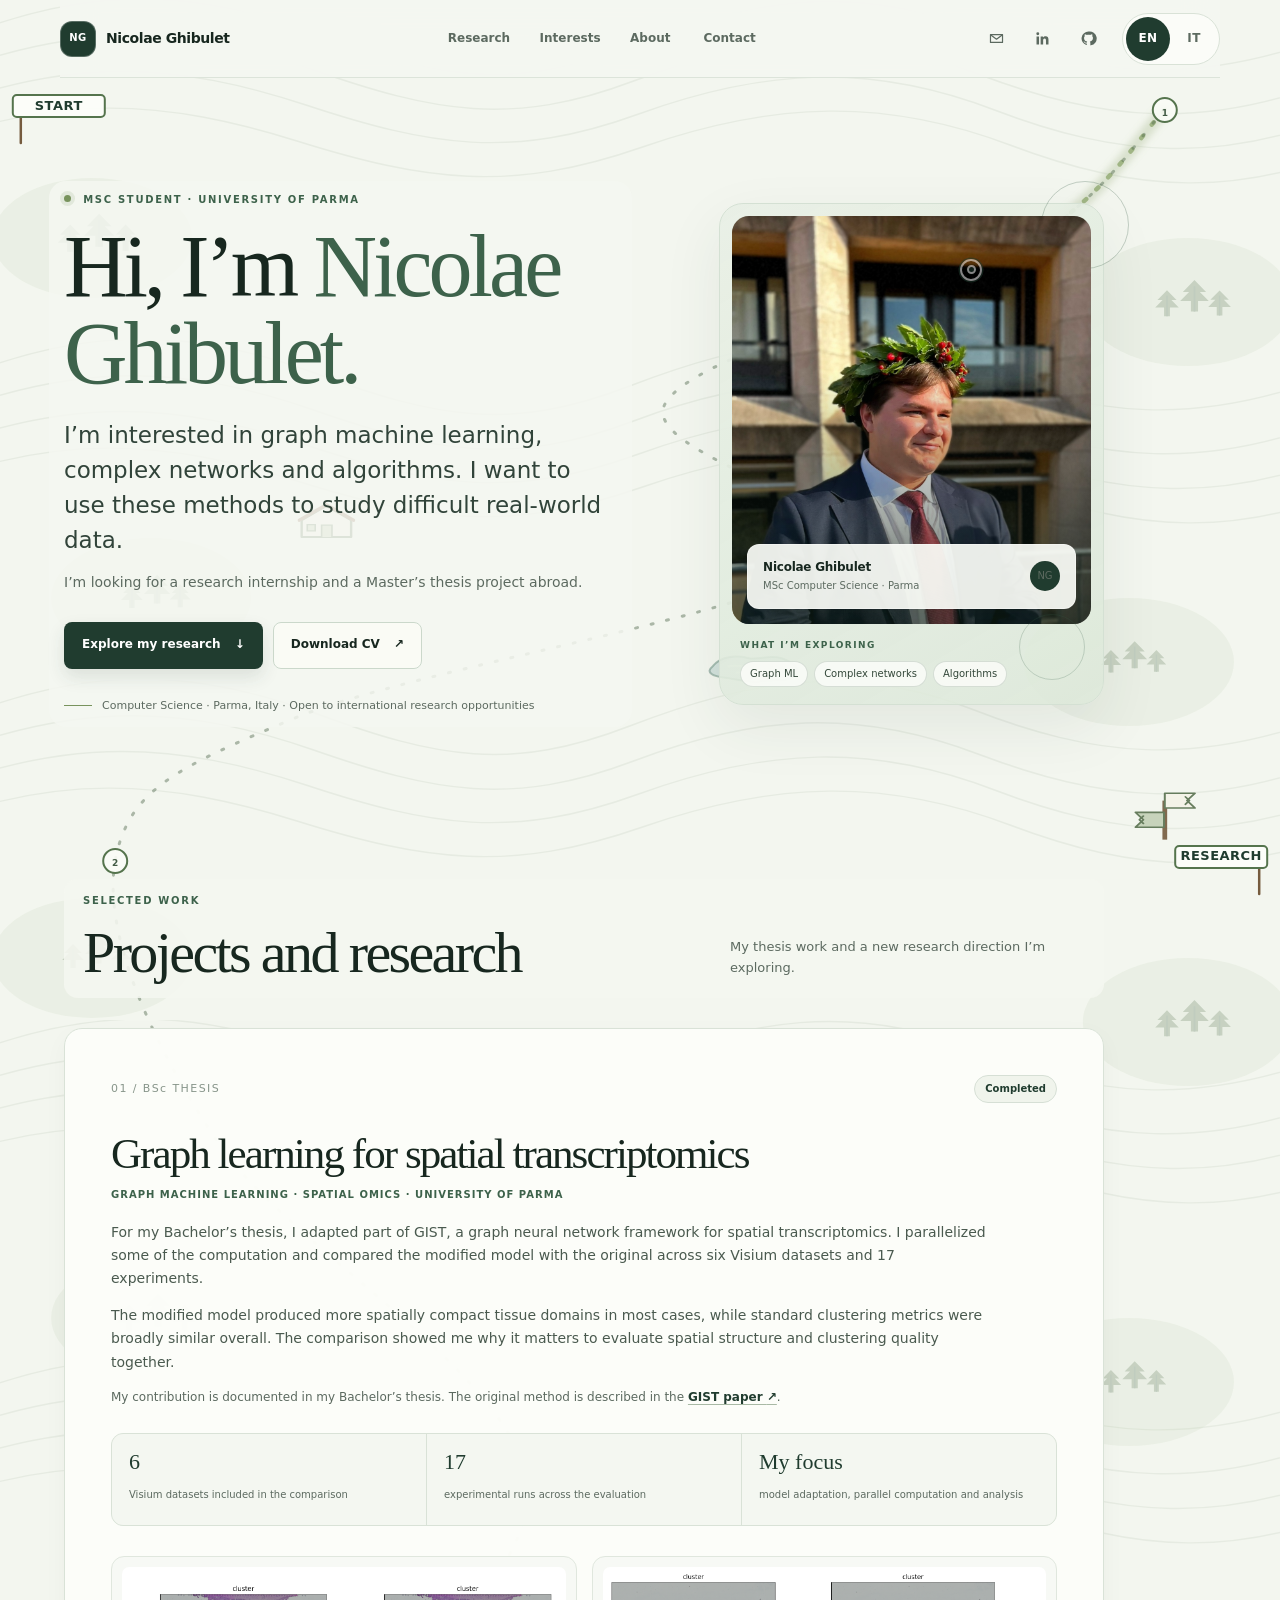
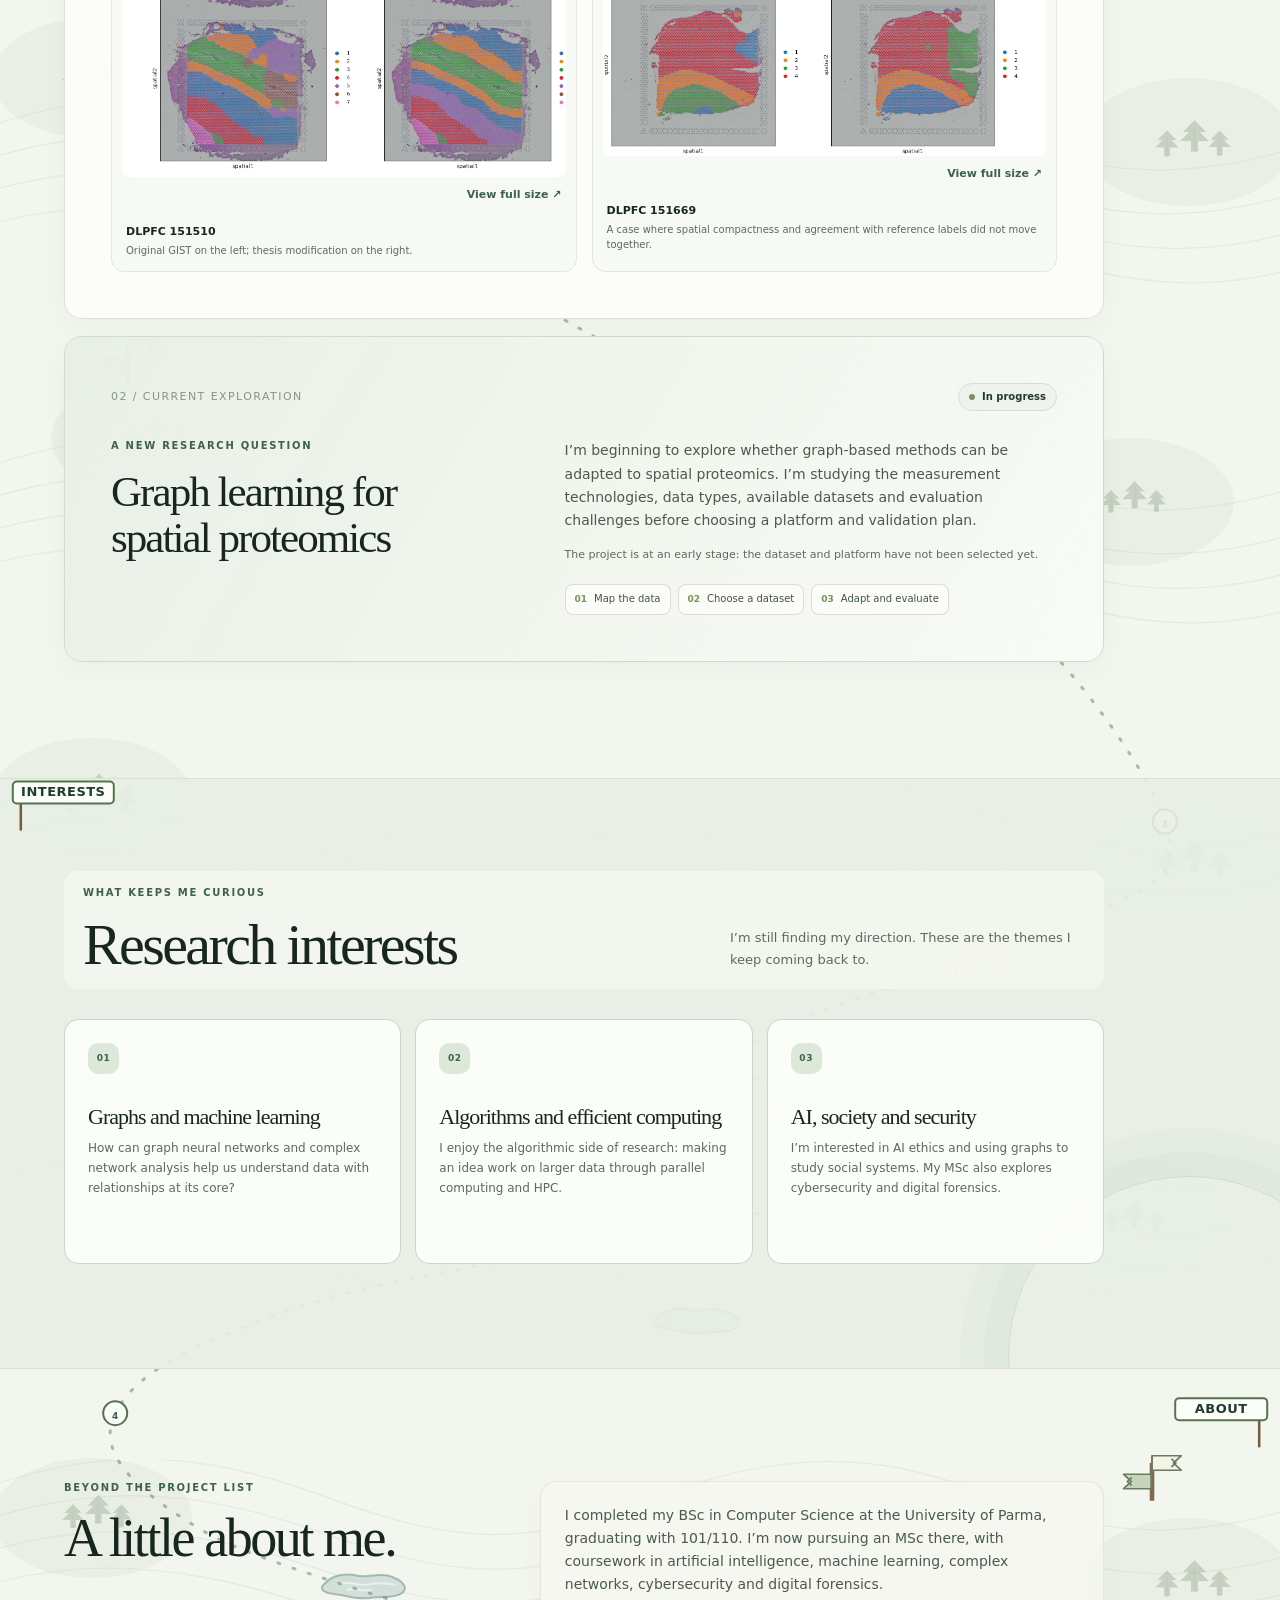
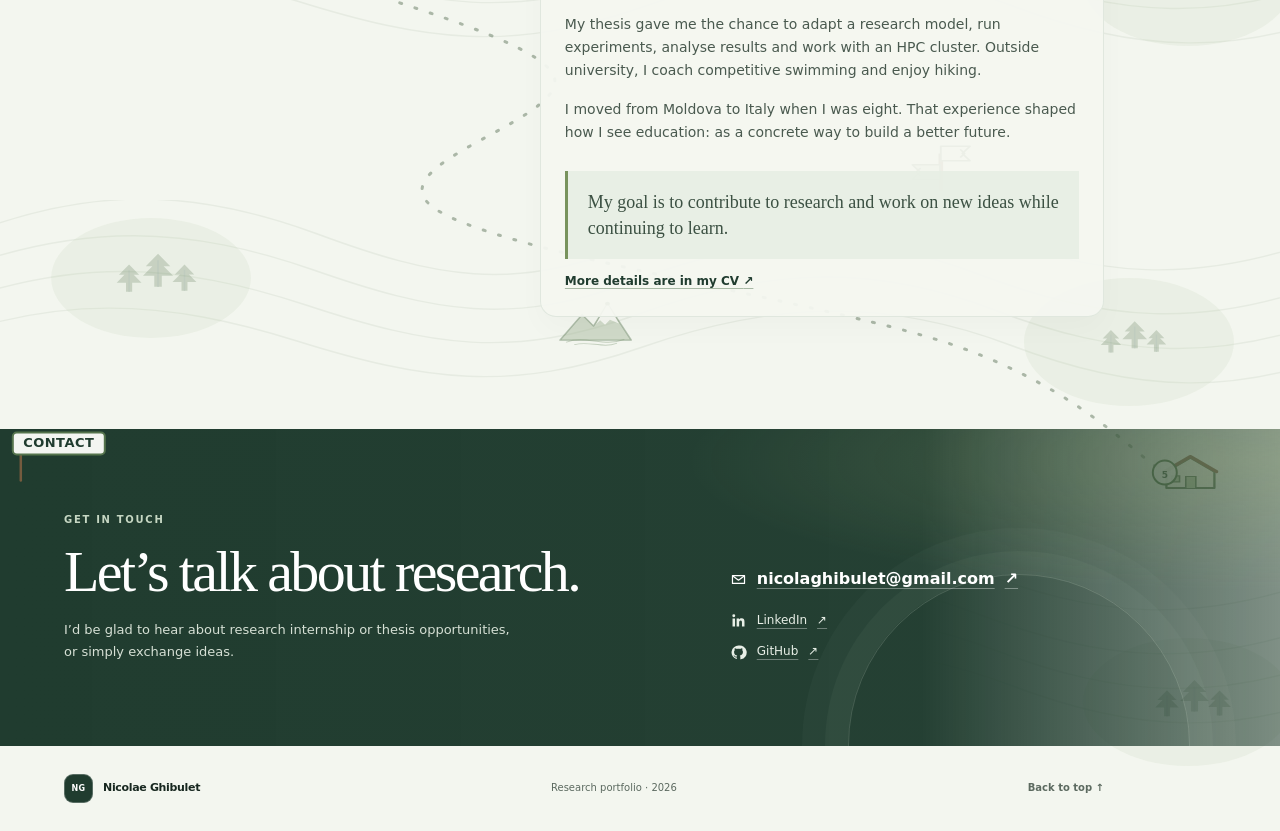
==== commit 9cb1aa97: "Refine mountain trail background and mobile portfolio experience" ====
--- a/index.html
+++ b/index.html
@@ -7,10 +7,57 @@
     <meta name="theme-color" content="#f5f7f1">
     <title>Nicolae Ghibulet — Computer Science & Research</title>
     <link rel="icon" href="assets/images/favicon.svg" type="image/svg+xml">
-    <link rel="stylesheet" href="assets/css/styles.css?v=2">
-    <script src="assets/js/main.js" defer></script>
+    <link rel="stylesheet" href="assets/css/styles.css?v=20">
+    <script src="assets/js/main.js?v=15" defer></script>
   </head>
   <body>
+    <div class="trail-map-backdrop" aria-hidden="true">
+      <svg class="trail-map" id="trail-map" viewBox="0 0 1000 1000" preserveAspectRatio="none">
+        <defs>
+          <pattern id="topographic-lines" width="1000" height="340" patternUnits="userSpaceOnUse">
+            <path d="M-40 42C70-18 155-10 248 34s151 58 244 12S665-18 759 29s174 60 286 4M-52 78C65 18 151 28 245 70s155 57 250 11 174-53 269-7 176 59 286 2M-64 116C54 53 142 64 239 105s161 55 260 9 182-51 278-4 177 56 284-1M-76 154C42 89 132 101 232 141s167 52 270 6 190-49 287-2 179 55 282-3" fill="none" stroke="#8ca184" stroke-opacity=".27" stroke-width="1.4"/>
+          </pattern>
+          <symbol id="map-pine" viewBox="0 0 36 48">
+            <path d="M18 1 5 18h7L2 31h12v15h8V31h12L24 18h7L18 1Z" fill="#55734f"/>
+            <path d="M17 10h2v36h-2z" fill="#385c45"/>
+          </symbol>
+          <symbol id="map-hut" viewBox="0 0 72 58">
+            <path d="M5 27 36 4l31 23v27H5V27Z" fill="#f5f3e8" stroke="#58714f" stroke-width="3" stroke-linejoin="round"/>
+            <path d="M2 27 36 2l34 25" fill="none" stroke="#855f43" stroke-width="5" stroke-linecap="round" stroke-linejoin="round"/>
+            <path d="M30 54V35h13v19M12 34h10v10H12z" fill="#b8c9a4" stroke="#58714f" stroke-width="2"/>
+          </symbol>
+          <symbol id="map-peak" viewBox="0 0 96 76">
+            <path d="M5 65 32 25l14 18L63 8l29 57H5Z" fill="#9fb394" fill-opacity=".54" stroke="#607b5b" stroke-opacity=".52" stroke-width="2" stroke-linejoin="round"/>
+            <path d="m49 40 14-32 14 31-11-6-6 8-6-7-5 6Z" fill="#fafbf5" fill-opacity=".9"/>
+            <path d="M13 68c22-11 46 8 70-4M23 72c17-6 34 6 51-2" fill="none" stroke="#718b67" stroke-opacity=".44" stroke-width="1.5" stroke-linecap="round"/>
+            <circle cx="63" cy="8" r="3" fill="#58744f"/>
+          </symbol>
+          <symbol id="map-signpost" viewBox="0 0 88 88">
+            <path d="M41 20h6v63h-6z" fill="#755b3e"/>
+            <path d="M44 8h38L72 20l10 12H44z" fill="#f5f3e8" stroke="#58714f" stroke-width="2.5" stroke-linejoin="round"/>
+            <path d="M43 39H7l10 12L7 63h36z" fill="#c3d0b6" stroke="#58714f" stroke-width="2.5" stroke-linejoin="round"/>
+            <path d="m70 14 5 6-5 6M17 45l-5 6 5 6" fill="none" stroke="#58714f" stroke-width="2.5" stroke-linecap="round" stroke-linejoin="round"/>
+          </symbol>
+          <filter id="trail-soft-glow" x="-30%" y="-30%" width="160%" height="160%">
+            <feGaussianBlur stdDeviation="3"/>
+          </filter>
+          <clipPath id="trail-reveal-clip">
+            <rect id="trail-reveal-rect" x="0" y="0" width="1000" height="0"/>
+          </clipPath>
+        </defs>
+        <rect class="map-paper" id="map-paper" width="1000" height="1000"/>
+        <rect id="map-contours" width="1000" height="1000" fill="url(#topographic-lines)"/>
+        <g id="map-scenery"></g>
+        <path class="trail-progress-glow" id="trail-progress-glow" d=""/>
+        <path class="trail-progress" id="trail-progress" d=""/>
+        <path class="trail-guide" id="trail-guide" d=""/>
+        <g id="trail-stops"></g>
+      </svg>
+    </div>
+    <svg class="trail-sign-overlay" id="trail-sign-overlay" viewBox="0 0 1000 1000" preserveAspectRatio="none" aria-hidden="true">
+      <g id="trail-signs"></g>
+    </svg>
+    <div class="trail-live-marker" id="trail-live-marker" aria-hidden="true"><span></span></div>
     <a class="skip-link" href="#main-content">Skip to content</a>
 
     <header class="site-header">
@@ -58,7 +105,7 @@
         </div>
         <aside class="hero-visual" aria-label="Portrait and research topics">
           <div class="portrait-frame">
-            <img class="profile-photo" src="assets/images/profile.jpg" alt="Portrait of Nicolae Ghibulet">
+            <img class="profile-photo" src="assets/images/profile.jpg" alt="Portrait of Nicolae Ghibulet" width="1274" height="1275" decoding="async">
             <div class="portrait-caption">
               <div><strong>Nicolae Ghibulet</strong><span>MSc Computer Science · Parma</span></div>
               <span class="caption-mark" aria-hidden="true">NG</span>
@@ -103,11 +150,17 @@
           </div>
           <div class="figure-grid">
             <figure class="result-figure">
-              <img src="assets/images/dlpfc-151510.png" alt="DLPFC 151510 tissue section with cluster assignments from original GIST on the left and my thesis modification on the right." loading="lazy">
+              <a class="figure-zoom" href="assets/images/dlpfc-151510.png" target="_blank" rel="noopener noreferrer" aria-label="Open the DLPFC 151510 comparison at full size">
+                <img src="assets/images/dlpfc-151510.png" alt="DLPFC 151510 tissue section with cluster assignments from original GIST on the left and my thesis modification on the right." width="760" height="360" loading="lazy" decoding="async">
+                <span>View full size ↗</span>
+              </a>
               <figcaption><strong>DLPFC 151510</strong><span>Original GIST on the left; thesis modification on the right.</span></figcaption>
             </figure>
             <figure class="result-figure">
-              <img src="assets/images/dlpfc-151669.png" alt="DLPFC 151669 tissue section comparing original GIST with my thesis modification." loading="lazy">
+              <a class="figure-zoom" href="assets/images/dlpfc-151669.png" target="_blank" rel="noopener noreferrer" aria-label="Open the DLPFC 151669 comparison at full size">
+                <img src="assets/images/dlpfc-151669.png" alt="DLPFC 151669 tissue section comparing original GIST with my thesis modification." width="775" height="330" loading="lazy" decoding="async">
+                <span>View full size ↗</span>
+              </a>
               <figcaption><strong>DLPFC 151669</strong><span>A case where spatial compactness and agreement with reference labels did not move together.</span></figcaption>
             </figure>
           </div>
--- a/assets/css/styles.css
+++ b/assets/css/styles.css
@@ -22,7 +22,7 @@
 
 html {
   scroll-behavior: smooth;
-  scroll-padding-top: 96px;
+  scroll-padding-top: calc(var(--header-height, 78px) + 18px);
   background: var(--paper);
 }
 
@@ -39,41 +39,233 @@
   text-rendering: optimizeLegibility;
 }
 
-body::before,
-body::after {
+.trail-map-backdrop {
+  position: absolute;
+  z-index: -1;
+  top: 0;
+  left: 0;
+  width: 100%;
+  min-height: 100vh;
+  overflow: hidden;
+  pointer-events: none;
+}
+
+.trail-sign-overlay {
+  position: absolute;
+  z-index: 5;
+  top: 0;
+  left: 0;
+  display: block;
+  width: 100%;
+  height: 100%;
+  overflow: visible;
+  pointer-events: none;
+}
+
+.trail-map {
+  display: block;
+  width: 100%;
+  height: 100%;
+  overflow: hidden;
+}
+
+.map-paper {
+  fill: #e6eee2;
+  fill-opacity: 0.18;
+}
+
+#map-contours {
+  opacity: 0.46;
+}
+
+.map-forest-patch {
+  fill: #b7c8a7;
+  fill-opacity: 0.15;
+}
+
+.map-lake {
+  fill: #b4ceca;
+  fill-opacity: 0.52;
+  stroke: #78988b;
+  stroke-opacity: 0.58;
+  stroke-width: 2;
+  vector-effect: non-scaling-stroke;
+}
+
+.map-lake-line {
+  fill: none;
+  stroke: #f5f7f1;
+  stroke-opacity: 0.7;
+  stroke-width: 2;
+  vector-effect: non-scaling-stroke;
+}
+
+.map-tree-cluster {
+  opacity: 0.23;
+}
+
+.map-hut-icon,
+.map-signpost-icon {
+  opacity: 0.9;
+}
+
+.map-peak-icon {
+  opacity: 0.8;
+}
+
+.trail-guide,
+.trail-progress,
+.trail-progress-glow {
+  fill: none;
+  stroke-linecap: round;
+  stroke-linejoin: round;
+  vector-effect: non-scaling-stroke;
+}
+
+.trail-guide {
+  stroke: #4f684b;
+  stroke-opacity: 0.44;
+  stroke-width: 3;
+  stroke-dasharray: 2 14;
+}
+
+.trail-progress-glow {
+  stroke: #8fa76e;
+  stroke-opacity: 0.27;
+  stroke-width: 12;
+  clip-path: url("#trail-reveal-clip");
+  filter: url("#trail-soft-glow");
+}
+
+.trail-progress {
+  stroke: #8fa76e;
+  stroke-opacity: 0.76;
+  stroke-width: 4.5;
+  stroke-dasharray: 3 14;
+  clip-path: url("#trail-reveal-clip");
+}
+
+.trail-stop-ring {
+  fill: rgba(250, 252, 246, 0.9);
+  stroke: #55744d;
+  stroke-width: 2;
+  vector-effect: non-scaling-stroke;
+}
+
+.trail-stop-number {
+  fill: #425b45;
+  font-family: var(--sans);
+  font-size: 9px;
+  font-weight: 700;
+  dominant-baseline: middle;
+}
+
+.trail-stop-board {
+  fill: rgba(252, 253, 249, 0.96);
+  stroke: #55744d;
+  stroke-width: 2;
+  vector-effect: non-scaling-stroke;
+}
+
+.trail-stop-post {
+  fill: none;
+  stroke: #755b3e;
+  stroke-width: 2.5;
+  stroke-linecap: round;
+  vector-effect: non-scaling-stroke;
+}
+
+.trail-stop-label {
+  fill: #203c2f;
+  font-family: var(--sans);
+  font-size: 13px;
+  font-weight: 750;
+  letter-spacing: 0.5px;
+  dominant-baseline: middle;
+}
+
+.trail-map.is-contact .trail-guide {
+  stroke: #e0ead7;
+  stroke-opacity: 0.62;
+}
+
+.trail-map.is-contact .trail-progress,
+.trail-map.is-contact .trail-progress-glow {
+  stroke: #c5d69c;
+  stroke-opacity: 0.9;
+}
+
+.trail-live-marker {
   position: fixed;
-  z-index: -1;
-  inset: -12%;
+  z-index: 30;
+  top: 0;
+  left: 0;
+  display: grid;
+  width: 22px;
+  height: 22px;
+  place-items: center;
+  border-radius: 50%;
+  opacity: 0;
   pointer-events: none;
+  transform: translate(-50%, -50%);
+  transition: opacity 140ms ease;
+}
+
+.trail-live-marker.is-visible {
+  opacity: 0.82;
+}
+
+.trail-live-marker.is-visible.is-over-content {
+  opacity: 0.38;
+}
+
+.trail-live-marker.is-visible.is-over-media {
+  opacity: 0.52;
+}
+
+.trail-live-marker::before,
+.trail-live-marker::after {
+  position: absolute;
+  inset: 0;
+  border-radius: 50%;
   content: "";
 }
 
-body::before {
-  background:
-    radial-gradient(ellipse at 10% 18%, rgba(180, 200, 135, 0.2), transparent 32%),
-    radial-gradient(ellipse at 90% 34%, rgba(61, 98, 75, 0.1), transparent 34%),
-    radial-gradient(ellipse at 54% 94%, rgba(220, 232, 217, 0.54), transparent 40%);
-  animation: ambient-drift 38s ease-in-out infinite alternate;
-}
-
-body::after {
-  inset: 0 0 0 auto;
-  width: min(42vw, 610px);
-  background-image: radial-gradient(rgba(61, 98, 75, 0.19) 1px, transparent 1.6px);
-  background-size: 32px 32px;
-  opacity: 0.22;
-  mask-image: linear-gradient(145deg, transparent 4%, #000 50%, transparent 96%);
-  animation: dot-drift 58s linear infinite alternate;
-}
-
-@keyframes ambient-drift {
-  from { transform: translate3d(-1.2%, -0.5%, 0) scale(1); }
-  to { transform: translate3d(1.4%, 1%, 0) scale(1.035); }
-}
-
-@keyframes dot-drift {
-  from { transform: translate3d(0, -10px, 0); }
-  to { transform: translate3d(-16px, 16px, 0); }
+.trail-live-marker::before {
+  border: 2px solid #fff;
+  background: rgba(32, 60, 47, 0.12);
+  box-shadow: 0 0 0 2px #203c2f, 0 3px 12px rgba(23, 39, 31, 0.3);
+}
+
+.trail-live-marker::after {
+  border: 2px solid rgba(61, 98, 75, 0.72);
+  animation: marker-pulse 2.4s ease-out infinite;
+}
+
+.trail-live-marker.is-over-content::before {
+  background: transparent;
+  box-shadow: 0 0 0 1.5px #203c2f;
+}
+
+.trail-live-marker.is-over-content::after {
+  animation: none;
+  opacity: 0;
+}
+
+.trail-live-marker span {
+  position: relative;
+  z-index: 1;
+  width: 9px;
+  height: 9px;
+  border: 2px solid #fff;
+  border-radius: 50%;
+  background: #203c2f;
+  box-shadow: 0 0 0 1px rgba(32, 60, 47, 0.24);
+}
+
+@keyframes marker-pulse {
+  from { opacity: 0.35; transform: scale(0.85); }
+  to { opacity: 0; transform: scale(1.35); }
 }
 
 a {
@@ -118,7 +310,7 @@
   min-height: 78px;
   margin-inline: auto;
   border-bottom: 1px solid rgba(217, 226, 215, 0.88);
-  background: rgba(245, 247, 241, 0.86);
+  background: rgba(245, 247, 241, 0.92);
   backdrop-filter: blur(16px);
 }
 
@@ -155,6 +347,14 @@
 }
 
 .main-nav a,
+.site-header > .wordmark {
+  display: inline-flex;
+  align-items: center;
+  min-width: 44px;
+  min-height: 44px;
+}
+
+.main-nav a,
 .header-socials a,
 .language-switch a,
 .back-to-top {
@@ -193,8 +393,8 @@
 
 .header-socials a {
   display: grid;
-  width: 32px;
-  height: 32px;
+  width: 44px;
+  height: 44px;
   place-items: center;
   border-radius: 50%;
 }
@@ -231,8 +431,11 @@
 }
 
 .language-switch a {
-  min-width: 35px;
+  display: grid;
+  min-width: 44px;
+  min-height: 44px;
   padding: 5px 8px;
+  place-items: center;
   border-radius: 999px;
   text-align: center;
   letter-spacing: 0.04em;
@@ -244,8 +447,9 @@
 }
 
 .section-wrap {
-  width: min(calc(100% - 64px), var(--max-width));
-  margin-inline: auto;
+  width: min(calc(100% - 180px), 1040px);
+  margin-left: max(5vw, calc((100% - var(--max-width)) / 2));
+  margin-right: auto;
 }
 
 .hero {
@@ -259,8 +463,19 @@
 }
 
 .hero-copy {
+  position: relative;
+  isolation: isolate;
   max-width: 690px;
   animation: rise-in 700ms cubic-bezier(0.2, 0.7, 0.2, 1) both;
+}
+
+.hero-copy::before {
+  position: absolute;
+  z-index: -1;
+  inset: -12px -15px;
+  border-radius: 17px;
+  background: rgba(245, 247, 241, 0.84);
+  content: "";
 }
 
 .eyebrow {
@@ -397,7 +612,7 @@
   padding: 12px;
   border: 1px solid #d4e0d3;
   border-radius: 24px;
-  background: linear-gradient(150deg, rgba(232, 239, 229, 0.88), rgba(220, 232, 217, 0.68));
+  background: linear-gradient(150deg, rgba(232, 239, 229, 0.95), rgba(220, 232, 217, 0.88));
   box-shadow: 0 22px 60px rgba(32, 60, 47, 0.08);
   animation: rise-in 800ms 100ms cubic-bezier(0.2, 0.7, 0.2, 1) both;
 }
@@ -521,7 +736,7 @@
   padding: 5px 9px;
   border: 1px solid rgba(61, 98, 75, 0.18);
   border-radius: 999px;
-  background: rgba(252, 253, 249, 0.66);
+  background: rgba(252, 253, 249, 0.84);
   color: #34483a;
   font-size: 10px;
   line-height: 1.4;
@@ -537,6 +752,9 @@
   justify-content: space-between;
   gap: 38px;
   margin-bottom: 30px;
+  padding: 15px 19px;
+  border-radius: 14px;
+  background: rgba(245, 247, 241, 0.88);
 }
 
 .section-heading h2,
@@ -560,7 +778,7 @@
   padding: clamp(23px, 4vw, 46px);
   border: 1px solid var(--line);
   border-radius: 18px;
-  background: rgba(252, 253, 249, 0.9);
+  background: rgba(252, 253, 249, 0.98);
   box-shadow: 0 8px 25px rgba(32, 60, 47, 0.035);
   transition: transform 220ms ease, box-shadow 220ms ease, border-color 220ms ease;
 }
@@ -713,6 +931,23 @@
   transition: transform 360ms ease;
 }
 
+.figure-zoom {
+  display: block;
+  border-radius: 7px;
+  color: var(--green-700);
+  text-decoration: none;
+}
+
+.figure-zoom > span {
+  display: flex;
+  align-items: center;
+  justify-content: flex-end;
+  min-height: 36px;
+  padding-inline: 4px;
+  font-size: 11px;
+  font-weight: 650;
+}
+
 .result-figure:hover img {
   transform: scale(1.018);
 }
@@ -733,7 +968,7 @@
 
 .in-progress-card {
   border-color: #ceddca;
-  background: linear-gradient(120deg, rgba(232, 239, 229, 0.95), rgba(249, 251, 246, 0.96));
+  background: linear-gradient(120deg, rgba(232, 239, 229, 0.98), rgba(249, 251, 246, 0.99));
 }
 
 .in-progress-layout {
@@ -767,7 +1002,7 @@
   padding: 6px 9px;
   border: 1px solid rgba(61, 98, 75, 0.18);
   border-radius: 8px;
-  background: rgba(252, 253, 249, 0.64);
+  background: rgba(252, 253, 249, 0.9);
   color: #405448;
   font-size: 10px;
 }
@@ -783,7 +1018,7 @@
   overflow: hidden;
   padding-block: 92px 104px;
   border-block: 1px solid rgba(212, 224, 210, 0.9);
-  background: rgba(232, 239, 229, 0.72);
+  background: rgba(232, 239, 229, 0.9);
 }
 
 .interests-section::after {
@@ -814,7 +1049,7 @@
   padding: 23px;
   border: 1px solid rgba(199, 214, 195, 0.95);
   border-radius: 15px;
-  background: rgba(252, 253, 249, 0.78);
+  background: rgba(252, 253, 249, 0.96);
   transition: transform 220ms ease, box-shadow 220ms ease, border-color 220ms ease;
 }
 
@@ -867,6 +1102,11 @@
 
 .about-copy {
   max-width: 690px;
+  padding: 22px 24px;
+  border: 1px solid rgba(217, 226, 215, 0.72);
+  border-radius: 16px;
+  background: rgba(245, 247, 241, 0.94);
+  box-shadow: 0 12px 30px rgba(32, 60, 47, 0.025);
 }
 
 .about-copy > p {
@@ -877,7 +1117,7 @@
   margin-top: 27px;
   padding: 18px 20px;
   border-left: 3px solid var(--green-500);
-  background: rgba(232, 239, 229, 0.67);
+  background: rgba(232, 239, 229, 0.94);
   color: #3c5143;
   font-family: var(--serif);
   font-size: 18px;
@@ -896,7 +1136,7 @@
   padding-block: 84px;
   background:
     radial-gradient(ellipse at 98% 10%, rgba(180, 200, 135, 0.23), transparent 32%),
-    var(--green-900);
+    linear-gradient(90deg, #203c2f 0%, rgba(32, 60, 47, 0.98) 72%, rgba(32, 60, 47, 0.55) 100%);
   color: #fff;
 }
 
@@ -975,9 +1215,10 @@
   align-items: center;
   justify-content: space-between;
   gap: 24px;
-  width: min(calc(100% - 64px), var(--max-width));
+  width: min(calc(100% - 180px), 1040px);
   min-height: 84px;
-  margin-inline: auto;
+  margin-left: max(5vw, calc((100% - var(--max-width)) / 2));
+  margin-right: auto;
   color: var(--muted);
   font-size: 10px;
 }
@@ -1019,6 +1260,10 @@
 }
 
 @media (max-width: 940px) {
+  .hero-visual::before {
+    right: -12px;
+  }
+
   .site-header {
     width: min(calc(100% - 42px), var(--max-width));
     gap: 16px;
@@ -1039,15 +1284,26 @@
 
   .section-wrap,
   .site-footer {
-    width: min(calc(100% - 42px), var(--max-width));
+    width: min(calc(100% - 48px), 1040px);
+    margin-inline: auto;
   }
 }
 
 @media (max-width: 760px) {
+  .trail-map-backdrop {
+    opacity: 0.84;
+  }
+
+  .section-wrap,
+  .site-footer {
+    width: min(calc(100% - 40px), var(--max-width));
+    margin-inline: auto;
+  }
+
   .site-header {
     flex-wrap: wrap;
     row-gap: 4px;
-    padding-block: 10px 0;
+    padding-block: 8px;
   }
 
   .site-header > .wordmark {
@@ -1056,19 +1312,48 @@
 
   .header-actions {
     order: 2;
+    gap: 6px;
     margin-left: auto;
+  }
+
+  .header-socials {
+    gap: 0;
+  }
+
+  .header-socials a {
+    width: 44px;
+    height: 44px;
+  }
+
+  .language-switch {
+    gap: 0;
+    padding: 2px;
+  }
+
+  .language-switch a {
+    display: grid;
+    min-width: 44px;
+    min-height: 44px;
+    padding: 4px;
+    place-items: center;
   }
 
   .main-nav {
     order: 3;
     justify-content: space-between;
     width: 100%;
-    gap: 9px;
-    padding-bottom: 11px;
+    gap: 4px;
+    padding-bottom: 0;
   }
 
   .main-nav a {
-    font-size: 11px;
+    display: flex;
+    flex: 1;
+    align-items: center;
+    justify-content: center;
+    min-height: 44px;
+    padding: 6px 2px;
+    font-size: 12px;
   }
 
   .hero {
@@ -1103,6 +1388,24 @@
   .section-summary {
     max-width: 540px;
     margin-top: 14px;
+    font-size: 14px;
+  }
+
+  .project-topline {
+    flex-wrap: wrap;
+    gap: 8px;
+  }
+
+  .project-copy > p:not(.project-meta):not(.project-credit),
+  .in-progress-layout > div:last-child > p:first-child,
+  .about-copy > p,
+  .interest-card p {
+    font-size: 15px;
+    line-height: 1.7;
+  }
+
+  main {
+    overflow-wrap: anywhere;
   }
 
   .project-facts {
@@ -1112,6 +1415,11 @@
   .project-fact {
     min-height: auto;
     padding: 12px 15px;
+  }
+
+  .result-figure figcaption,
+  .result-figure figcaption strong {
+    font-size: 12px;
   }
 
   .figure-grid,
@@ -1144,6 +1452,31 @@
     gap: 31px;
   }
 
+  .contact-links {
+    min-width: 0;
+  }
+
+  .contact-links a {
+    max-width: 100%;
+    min-height: 44px;
+    overflow-wrap: anywhere;
+  }
+
+  .contact-icon {
+    flex: 0 0 auto;
+  }
+
+  .contact-intro {
+    font-size: 14px;
+  }
+
+  .text-link,
+  .back-to-top {
+    display: inline-flex;
+    align-items: center;
+    min-height: 44px;
+  }
+
   .site-footer {
     min-height: 78px;
     flex-wrap: wrap;
@@ -1158,10 +1491,14 @@
 }
 
 @media (max-width: 480px) {
-  .site-header,
+  .site-header {
+    width: min(calc(100% - 32px), var(--max-width));
+  }
+
   .section-wrap,
   .site-footer {
     width: min(calc(100% - 32px), var(--max-width));
+    margin-inline: auto;
   }
 
   .site-header {
@@ -1175,13 +1512,23 @@
   }
 
   .wordmark-mark {
-    width: 30px;
-    height: 30px;
+    width: 32px;
+    height: 32px;
     border-radius: 10px;
   }
 
+  .site-header .wordmark > span:last-child {
+    display: none;
+  }
+
+  .site-header .wordmark {
+    justify-content: center;
+    min-width: 44px;
+    min-height: 44px;
+  }
+
   .header-actions {
-    gap: 5px;
+    gap: 0;
   }
 
   .header-socials {
@@ -1189,26 +1536,31 @@
   }
 
   .header-socials a {
-    width: 27px;
-    height: 29px;
+    width: 44px;
+    height: 44px;
   }
 
   .header-socials svg {
-    width: 15px;
-    height: 15px;
+    width: 18px;
+    height: 18px;
   }
 
   .language-switch a {
-    min-width: 31px;
-    padding-inline: 6px;
+    min-width: 44px;
+    padding-inline: 4px;
   }
 
   .main-nav {
-    gap: 7px;
+    gap: 4px;
   }
 
   .main-nav a {
-    font-size: 10px;
+    font-size: 12px;
+  }
+
+  .trail-live-marker {
+    width: 20px;
+    height: 20px;
   }
 
   .hero {
@@ -1298,5 +1650,9 @@
     opacity: 1;
     transform: none;
   }
-}
-
+
+  .trail-live-marker::after {
+    display: none;
+  }
+}
+
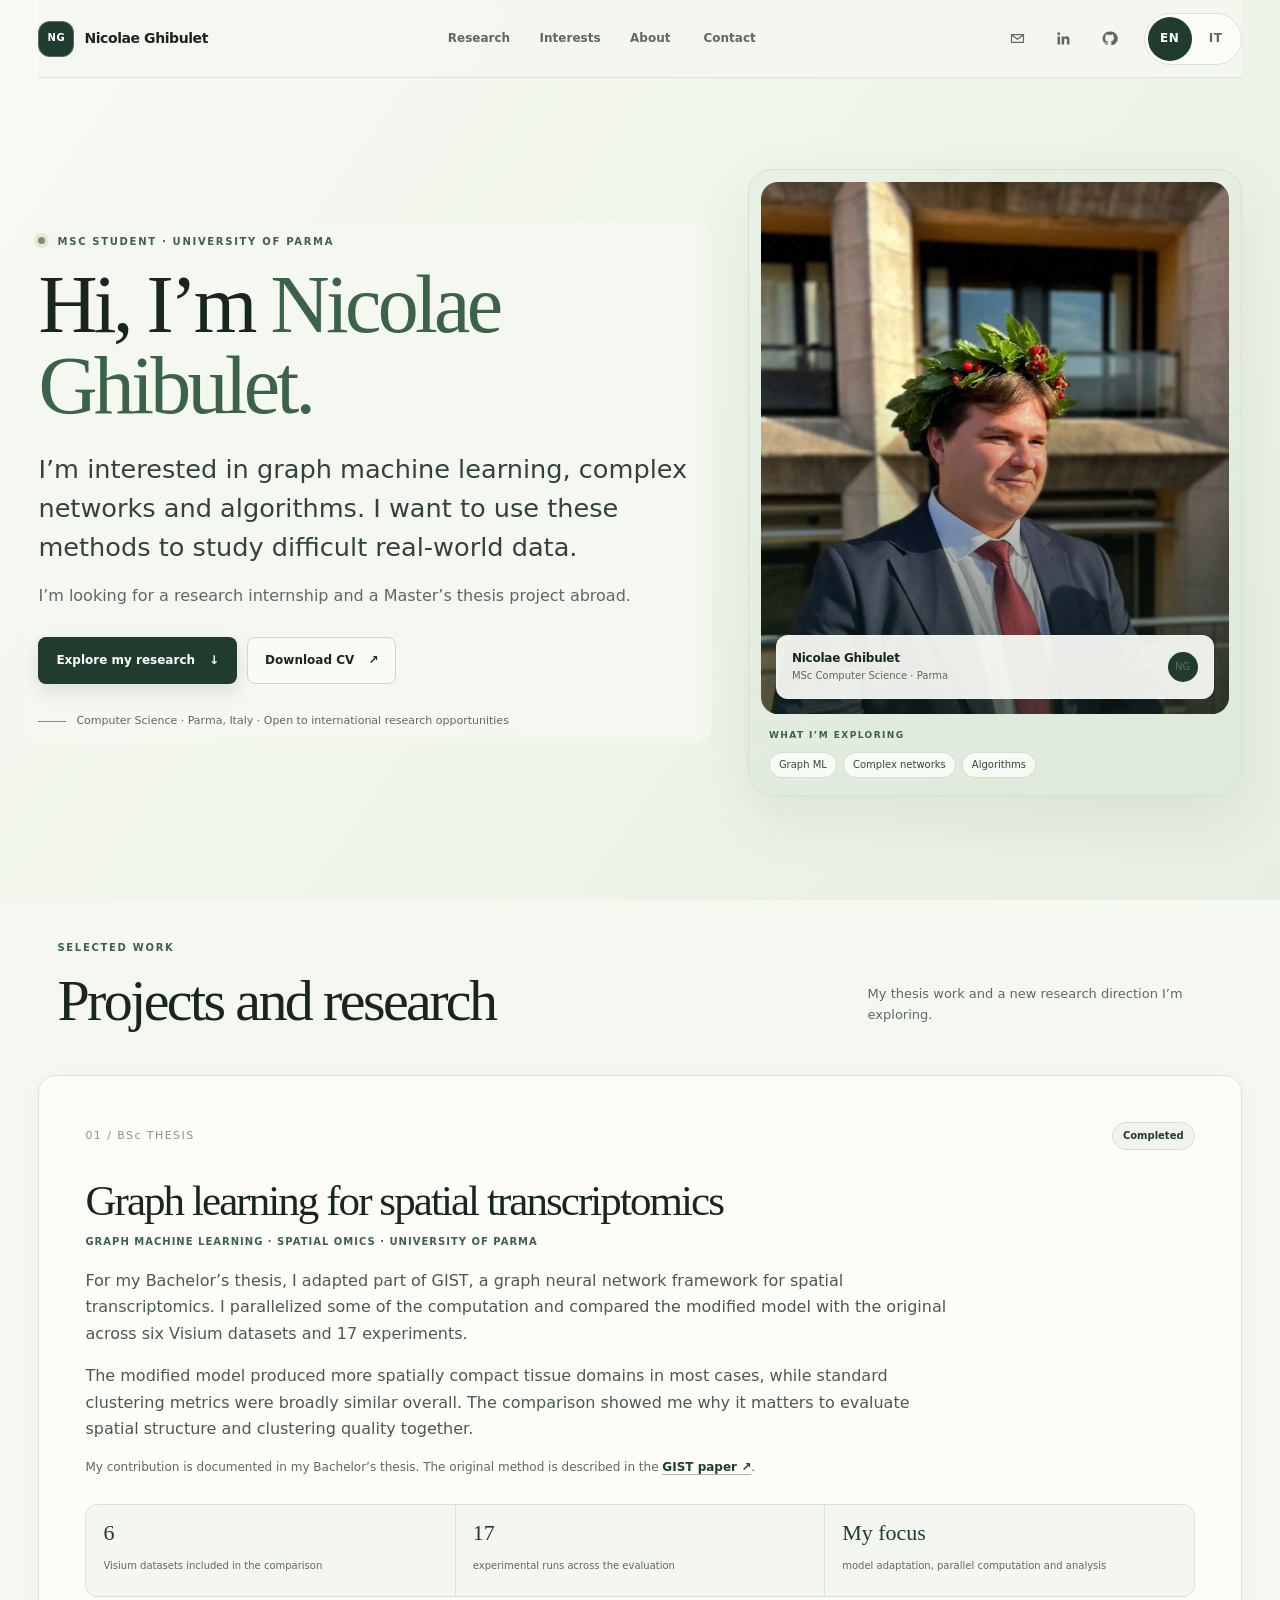
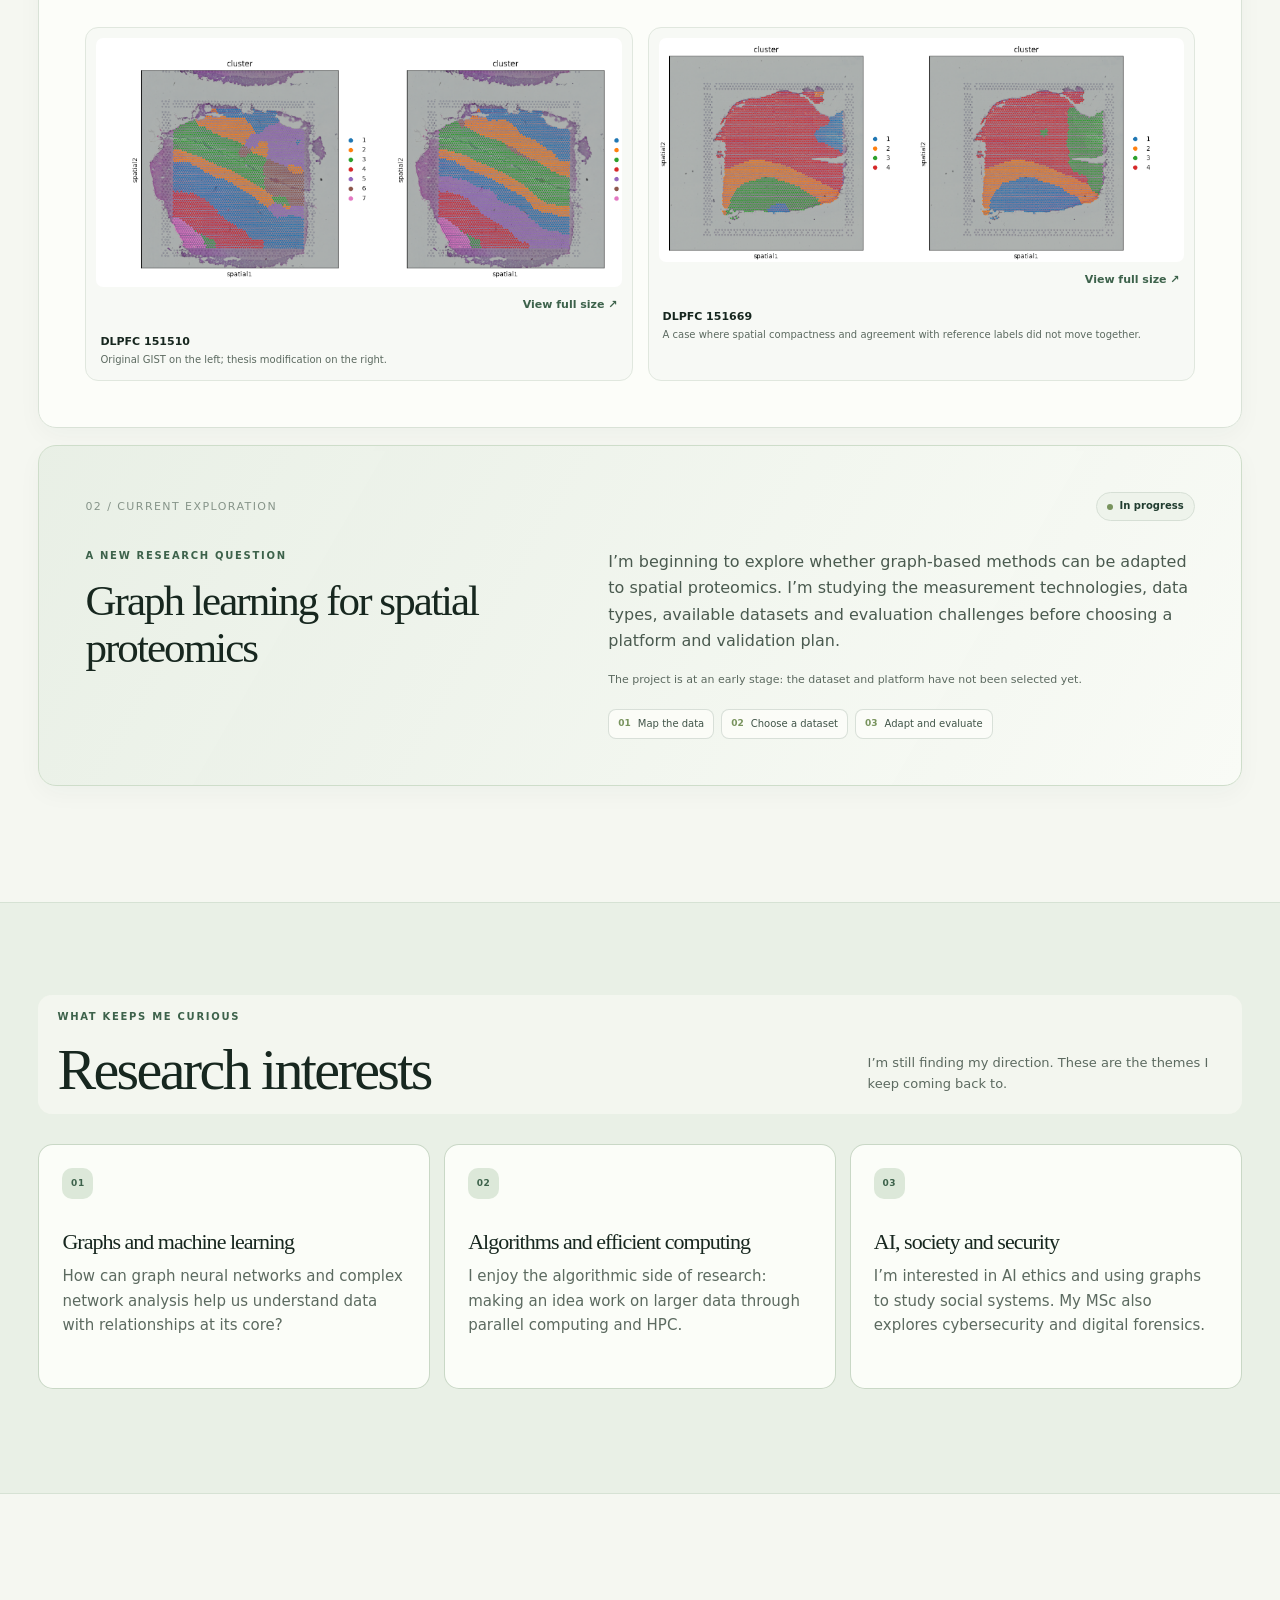
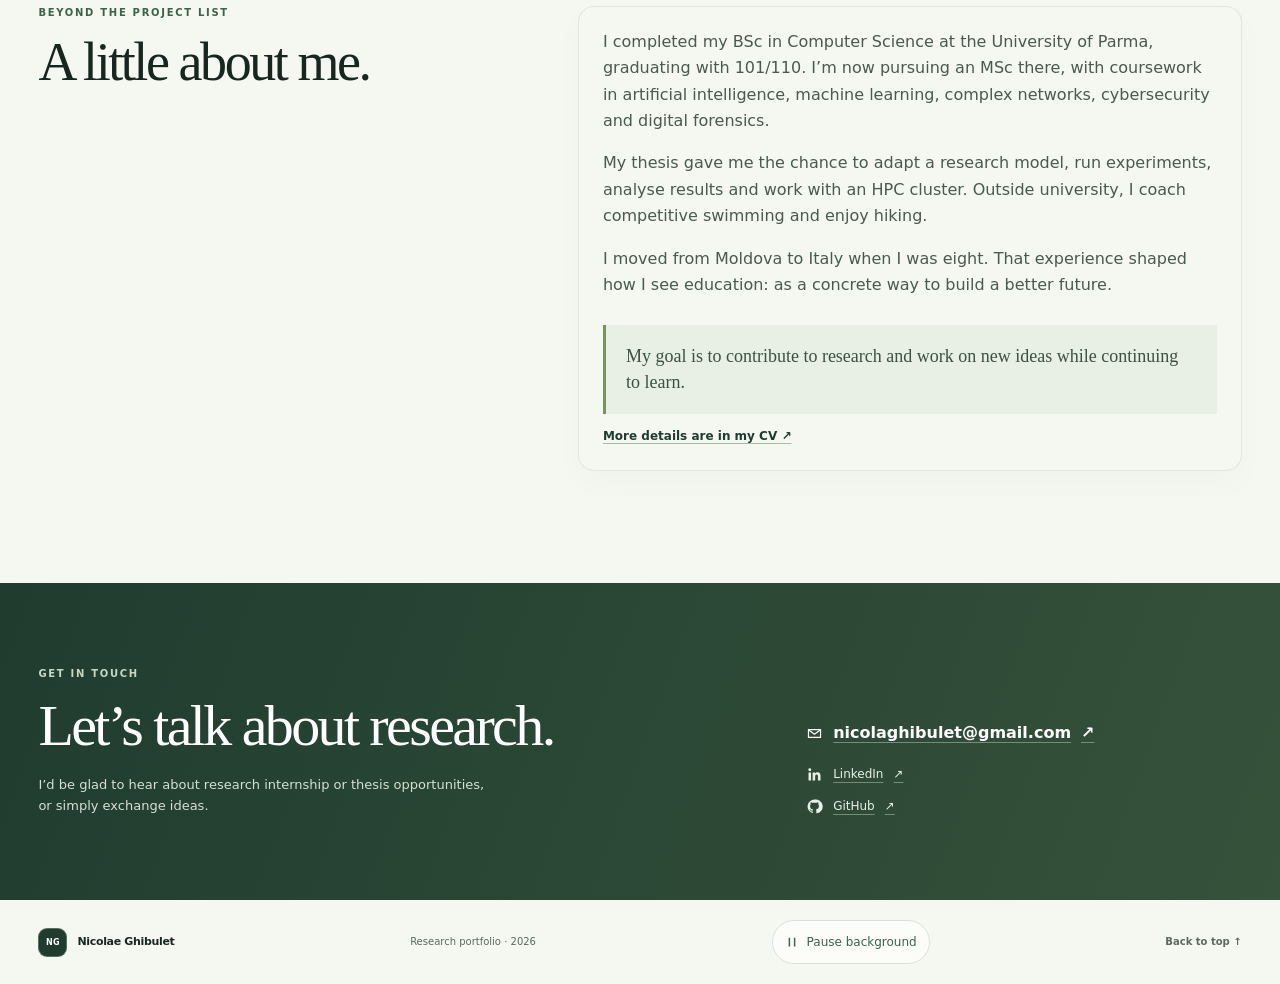
==== commit 463ada7b: "Add varied animated leaves and expand portfolio layout" ====
--- a/index.html
+++ b/index.html
@@ -7,57 +7,48 @@
     <meta name="theme-color" content="#f5f7f1">
     <title>Nicolae Ghibulet — Computer Science & Research</title>
     <link rel="icon" href="assets/images/favicon.svg" type="image/svg+xml">
-    <link rel="stylesheet" href="assets/css/styles.css?v=20">
-    <script src="assets/js/main.js?v=15" defer></script>
+    <link rel="stylesheet" href="assets/css/styles.css?v=23">
+    <script src="assets/js/main.js?v=18" defer></script>
   </head>
   <body>
-    <div class="trail-map-backdrop" aria-hidden="true">
-      <svg class="trail-map" id="trail-map" viewBox="0 0 1000 1000" preserveAspectRatio="none">
+    <div class="nature-motion" aria-hidden="true">
+      <svg class="nature-defs" width="0" height="0" aria-hidden="true" focusable="false">
         <defs>
-          <pattern id="topographic-lines" width="1000" height="340" patternUnits="userSpaceOnUse">
-            <path d="M-40 42C70-18 155-10 248 34s151 58 244 12S665-18 759 29s174 60 286 4M-52 78C65 18 151 28 245 70s155 57 250 11 174-53 269-7 176 59 286 2M-64 116C54 53 142 64 239 105s161 55 260 9 182-51 278-4 177 56 284-1M-76 154C42 89 132 101 232 141s167 52 270 6 190-49 287-2 179 55 282-3" fill="none" stroke="#8ca184" stroke-opacity=".27" stroke-width="1.4"/>
-          </pattern>
-          <symbol id="map-pine" viewBox="0 0 36 48">
-            <path d="M18 1 5 18h7L2 31h12v15h8V31h12L24 18h7L18 1Z" fill="#55734f"/>
-            <path d="M17 10h2v36h-2z" fill="#385c45"/>
-          </symbol>
-          <symbol id="map-hut" viewBox="0 0 72 58">
-            <path d="M5 27 36 4l31 23v27H5V27Z" fill="#f5f3e8" stroke="#58714f" stroke-width="3" stroke-linejoin="round"/>
-            <path d="M2 27 36 2l34 25" fill="none" stroke="#855f43" stroke-width="5" stroke-linecap="round" stroke-linejoin="round"/>
-            <path d="M30 54V35h13v19M12 34h10v10H12z" fill="#b8c9a4" stroke="#58714f" stroke-width="2"/>
-          </symbol>
-          <symbol id="map-peak" viewBox="0 0 96 76">
-            <path d="M5 65 32 25l14 18L63 8l29 57H5Z" fill="#9fb394" fill-opacity=".54" stroke="#607b5b" stroke-opacity=".52" stroke-width="2" stroke-linejoin="round"/>
-            <path d="m49 40 14-32 14 31-11-6-6 8-6-7-5 6Z" fill="#fafbf5" fill-opacity=".9"/>
-            <path d="M13 68c22-11 46 8 70-4M23 72c17-6 34 6 51-2" fill="none" stroke="#718b67" stroke-opacity=".44" stroke-width="1.5" stroke-linecap="round"/>
-            <circle cx="63" cy="8" r="3" fill="#58744f"/>
-          </symbol>
-          <symbol id="map-signpost" viewBox="0 0 88 88">
-            <path d="M41 20h6v63h-6z" fill="#755b3e"/>
-            <path d="M44 8h38L72 20l10 12H44z" fill="#f5f3e8" stroke="#58714f" stroke-width="2.5" stroke-linejoin="round"/>
-            <path d="M43 39H7l10 12L7 63h36z" fill="#c3d0b6" stroke="#58714f" stroke-width="2.5" stroke-linejoin="round"/>
-            <path d="m70 14 5 6-5 6M17 45l-5 6 5 6" fill="none" stroke="#58714f" stroke-width="2.5" stroke-linecap="round" stroke-linejoin="round"/>
-          </symbol>
-          <filter id="trail-soft-glow" x="-30%" y="-30%" width="160%" height="160%">
-            <feGaussianBlur stdDeviation="3"/>
-          </filter>
-          <clipPath id="trail-reveal-clip">
-            <rect id="trail-reveal-rect" x="0" y="0" width="1000" height="0"/>
-          </clipPath>
+          <symbol id="leaf-birch" viewBox="0 0 100 120">
+            <path class="leaf-outline" d="M18 99C-1 66 19 21 83 9c15 60-11 103-65 90Z"/>
+            <path class="leaf-veins" d="M9 114C31 73 56 39 83 9M25 88l-5-30m19 12-1-31m15 11 2-27M25 88l30-2M39 70l31-5M53 50l25-9"/>
+          </symbol>
+          <symbol id="leaf-oak" viewBox="0 0 100 120">
+            <path class="leaf-outline" d="M50 106c-19 6-17-9-30-14C4 86 22 76 13 68-1 54 23 57 20 44c-4-16 18-5 16-18C35 12 48 14 51 5c5 10 18 11 15 25-3 12 20 1 17 17-3 12 17 9 5 23-10 10 8 16-7 23-13 6-13 18-31 13Z"/>
+            <path class="leaf-veins" d="M48 118 51 15M50 98 25 87m25-6L24 64m27-2L31 43m19 55 26-13M51 80l24-15M51 61l19-17"/>
+          </symbol>
+          <symbol id="leaf-maple" viewBox="0 0 100 120">
+            <path class="leaf-outline" d="m50 102-12-20-23 2 7-18L4 47l22-1-3-22 16 12L50 5l11 31 17-12-4 23 22 1-18 18 8 18-24-2-12 20Z"/>
+            <path class="leaf-veins" d="M49 117 50 22M50 89 14 51m36 38 36-36M50 74 30 35m20 39 22-39M49 92 23 79m27 13 26-13"/>
+          </symbol>
+          <symbol id="leaf-ginkgo" viewBox="0 0 100 120">
+            <path class="leaf-outline" d="M49 98C34 81 8 68 6 43c11-17 22-23 36-25l8 15 9-16c15 1 29 11 36 26-4 24-29 39-46 55Z"/>
+            <path class="leaf-veins" d="M50 116 49 94M49 94 13 44m36 50L25 31m24 63-9-69m9 69 10-69M49 94l25-62M49 94l38-49"/>
+          </symbol>
         </defs>
-        <rect class="map-paper" id="map-paper" width="1000" height="1000"/>
-        <rect id="map-contours" width="1000" height="1000" fill="url(#topographic-lines)"/>
-        <g id="map-scenery"></g>
-        <path class="trail-progress-glow" id="trail-progress-glow" d=""/>
-        <path class="trail-progress" id="trail-progress" d=""/>
-        <path class="trail-guide" id="trail-guide" d=""/>
-        <g id="trail-stops"></g>
       </svg>
+      <svg class="wind-leaf" viewBox="0 0 100 120" style="--leaf-x: 1%; --leaf-size: 94px; --leaf-time: 21s; --leaf-delay: -7s; --leaf-drift: 55px; --leaf-color: #65804e"><use href="#leaf-birch"/></svg>
+      <svg class="wind-leaf" viewBox="0 0 100 120" data-mobile="hide" style="--leaf-x: 8%; --leaf-size: 68px; --leaf-time: 27s; --leaf-delay: -19s; --leaf-drift: -40px; --leaf-color: #7b874c"><use href="#leaf-oak"/></svg>
+      <svg class="wind-leaf" viewBox="0 0 100 120" style="--leaf-x: 15%; --leaf-size: 100px; --leaf-time: 24s; --leaf-delay: -13s; --leaf-drift: 75px; --leaf-color: #6c8b64"><use href="#leaf-maple"/></svg>
+      <svg class="wind-leaf" viewBox="0 0 100 120" data-mobile="hide" style="--leaf-x: 22%; --leaf-size: 76px; --leaf-time: 30s; --leaf-delay: -4s; --leaf-drift: -60px; --leaf-color: #8b9c58"><use href="#leaf-ginkgo"/></svg>
+      <svg class="wind-leaf" viewBox="0 0 100 120" style="--leaf-x: 29%; --leaf-size: 108px; --leaf-time: 23s; --leaf-delay: -18s; --leaf-drift: 60px; --leaf-color: #6b7d4a"><use href="#leaf-oak"/></svg>
+      <svg class="wind-leaf" viewBox="0 0 100 120" data-mobile="hide" style="--leaf-x: 36%; --leaf-size: 64px; --leaf-time: 28s; --leaf-delay: -10s; --leaf-drift: -75px; --leaf-color: #648373"><use href="#leaf-birch"/></svg>
+      <svg class="wind-leaf" viewBox="0 0 100 120" style="--leaf-x: 43%; --leaf-size: 90px; --leaf-time: 25s; --leaf-delay: -21s; --leaf-drift: 45px; --leaf-color: #819651"><use href="#leaf-ginkgo"/></svg>
+      <svg class="wind-leaf" viewBox="0 0 100 120" data-mobile="hide" style="--leaf-x: 50%; --leaf-size: 78px; --leaf-time: 32s; --leaf-delay: -8s; --leaf-drift: -50px; --leaf-color: #64805b"><use href="#leaf-maple"/></svg>
+      <svg class="wind-leaf" viewBox="0 0 100 120" style="--leaf-x: 57%; --leaf-size: 102px; --leaf-time: 26s; --leaf-delay: -16s; --leaf-drift: 65px; --leaf-color: #6f8f67"><use href="#leaf-birch"/></svg>
+      <svg class="wind-leaf" viewBox="0 0 100 120" data-mobile="hide" style="--leaf-x: 64%; --leaf-size: 72px; --leaf-time: 22s; --leaf-delay: -5s; --leaf-drift: -55px; --leaf-color: #97a962"><use href="#leaf-ginkgo"/></svg>
+      <svg class="wind-leaf" viewBox="0 0 100 120" style="--leaf-x: 71%; --leaf-size: 96px; --leaf-time: 29s; --leaf-delay: -24s; --leaf-drift: 60px; --leaf-color: #778d4f"><use href="#leaf-maple"/></svg>
+      <svg class="wind-leaf" viewBox="0 0 100 120" data-mobile="hide" style="--leaf-x: 78%; --leaf-size: 66px; --leaf-time: 24s; --leaf-delay: -12s; --leaf-drift: -70px; --leaf-color: #688274"><use href="#leaf-oak"/></svg>
+      <svg class="wind-leaf" viewBox="0 0 100 120" style="--leaf-x: 84%; --leaf-size: 110px; --leaf-time: 27s; --leaf-delay: -9s; --leaf-drift: 40px; --leaf-color: #8f9f59"><use href="#leaf-ginkgo"/></svg>
+      <svg class="wind-leaf" viewBox="0 0 100 120" data-mobile="hide" style="--leaf-x: 89%; --leaf-size: 74px; --leaf-time: 20s; --leaf-delay: -16s; --leaf-drift: -65px; --leaf-color: #607e53"><use href="#leaf-oak"/></svg>
+      <svg class="wind-leaf" viewBox="0 0 100 120" style="--leaf-x: 94%; --leaf-size: 88px; --leaf-time: 31s; --leaf-delay: -23s; --leaf-drift: -40px; --leaf-color: #739268"><use href="#leaf-maple"/></svg>
+      <svg class="wind-leaf" viewBox="0 0 100 120" data-mobile="hide" style="--leaf-x: 98%; --leaf-size: 70px; --leaf-time: 23s; --leaf-delay: -7s; --leaf-drift: -80px; --leaf-color: #8d9e60"><use href="#leaf-birch"/></svg>
     </div>
-    <svg class="trail-sign-overlay" id="trail-sign-overlay" viewBox="0 0 1000 1000" preserveAspectRatio="none" aria-hidden="true">
-      <g id="trail-signs"></g>
-    </svg>
-    <div class="trail-live-marker" id="trail-live-marker" aria-hidden="true"><span></span></div>
     <a class="skip-link" href="#main-content">Skip to content</a>
 
     <header class="site-header">
@@ -123,7 +114,7 @@
       </section>
 
       <section class="section-wrap work-section" id="work" aria-labelledby="work-title">
-        <div class="section-heading">
+        <div class="section-heading" data-reveal>
           <div>
             <p class="eyebrow">Selected work</p>
             <h2 id="work-title">Projects and research</h2>
@@ -251,6 +242,11 @@
     <footer class="site-footer">
       <a class="wordmark footer-wordmark" href="#top"><span class="wordmark-mark" aria-hidden="true">NG</span><span>Nicolae Ghibulet</span></a>
       <p>Research portfolio · 2026</p>
+      <button class="motion-toggle" type="button" aria-pressed="false" hidden>
+        <svg class="motion-pause" viewBox="0 0 16 16" aria-hidden="true"><path d="M5 3v10M11 3v10"/></svg>
+        <svg class="motion-play" viewBox="0 0 16 16" aria-hidden="true"><path d="m5 3 8 5-8 5Z"/></svg>
+        <span>Pause background</span>
+      </button>
       <a class="back-to-top" href="#top">Back to top <span aria-hidden="true">↑</span></a>
     </footer>
   </body>
--- a/assets/css/styles.css
+++ b/assets/css/styles.css
@@ -11,7 +11,8 @@
   --pea: #b4c887;
   --wash: #e8efe5;
   --wash-strong: #dce8d9;
-  --max-width: 1160px;
+  --max-width: 1800px;
+  --page-gutter: clamp(20px, 3vw, 64px);
   --serif: "Iowan Old Style", "Palatino Linotype", "Book Antiqua", Georgia, "Times New Roman", serif;
   --sans: Inter, ui-sans-serif, system-ui, -apple-system, BlinkMacSystemFont, "Segoe UI", sans-serif;
 }
@@ -39,234 +40,85 @@
   text-rendering: optimizeLegibility;
 }
 
-.trail-map-backdrop {
-  position: absolute;
+.nature-motion {
+  position: fixed;
   z-index: -1;
-  top: 0;
-  left: 0;
-  width: 100%;
-  min-height: 100vh;
+  inset: 0;
   overflow: hidden;
   pointer-events: none;
-}
-
-.trail-sign-overlay {
+  contain: strict;
+  background: linear-gradient(125deg, #f8faf5 0%, #f1f6ec 42%, #e7efe1 100%);
+}
+
+.nature-defs {
   position: absolute;
-  z-index: 5;
-  top: 0;
-  left: 0;
-  display: block;
-  width: 100%;
-  height: 100%;
+  width: 0;
+  height: 0;
+  overflow: hidden;
+}
+
+.wind-leaf {
+  position: absolute;
+  bottom: -150px;
+  left: var(--leaf-x);
+  width: var(--leaf-size);
+  height: auto;
   overflow: visible;
-  pointer-events: none;
-}
-
-.trail-map {
-  display: block;
-  width: 100%;
-  height: 100%;
-  overflow: hidden;
-}
-
-.map-paper {
-  fill: #e6eee2;
+  opacity: 0;
+  color: var(--leaf-color, #62834b);
+  will-change: transform, opacity;
+  animation: leaf-on-the-wind var(--leaf-time) linear var(--leaf-delay) infinite;
+}
+
+.leaf-outline {
+  fill: currentColor;
   fill-opacity: 0.18;
-}
-
-#map-contours {
-  opacity: 0.46;
-}
-
-.map-forest-patch {
-  fill: #b7c8a7;
-  fill-opacity: 0.15;
-}
-
-.map-lake {
-  fill: #b4ceca;
-  fill-opacity: 0.52;
-  stroke: #78988b;
-  stroke-opacity: 0.58;
-  stroke-width: 2;
-  vector-effect: non-scaling-stroke;
-}
-
-.map-lake-line {
+  stroke: currentColor;
+  stroke-opacity: 0.62;
+  stroke-width: 1.4;
+}
+
+.leaf-veins {
   fill: none;
-  stroke: #f5f7f1;
-  stroke-opacity: 0.7;
-  stroke-width: 2;
-  vector-effect: non-scaling-stroke;
-}
-
-.map-tree-cluster {
-  opacity: 0.23;
-}
-
-.map-hut-icon,
-.map-signpost-icon {
-  opacity: 0.9;
-}
-
-.map-peak-icon {
-  opacity: 0.8;
-}
-
-.trail-guide,
-.trail-progress,
-.trail-progress-glow {
-  fill: none;
+  stroke: currentColor;
+  stroke-opacity: 0.52;
+  stroke-width: 1.1;
   stroke-linecap: round;
-  stroke-linejoin: round;
-  vector-effect: non-scaling-stroke;
-}
-
-.trail-guide {
-  stroke: #4f684b;
-  stroke-opacity: 0.44;
-  stroke-width: 3;
-  stroke-dasharray: 2 14;
-}
-
-.trail-progress-glow {
-  stroke: #8fa76e;
-  stroke-opacity: 0.27;
-  stroke-width: 12;
-  clip-path: url("#trail-reveal-clip");
-  filter: url("#trail-soft-glow");
-}
-
-.trail-progress {
-  stroke: #8fa76e;
-  stroke-opacity: 0.76;
-  stroke-width: 4.5;
-  stroke-dasharray: 3 14;
-  clip-path: url("#trail-reveal-clip");
-}
-
-.trail-stop-ring {
-  fill: rgba(250, 252, 246, 0.9);
-  stroke: #55744d;
-  stroke-width: 2;
-  vector-effect: non-scaling-stroke;
-}
-
-.trail-stop-number {
-  fill: #425b45;
-  font-family: var(--sans);
-  font-size: 9px;
-  font-weight: 700;
-  dominant-baseline: middle;
-}
-
-.trail-stop-board {
-  fill: rgba(252, 253, 249, 0.96);
-  stroke: #55744d;
-  stroke-width: 2;
-  vector-effect: non-scaling-stroke;
-}
-
-.trail-stop-post {
-  fill: none;
-  stroke: #755b3e;
-  stroke-width: 2.5;
-  stroke-linecap: round;
-  vector-effect: non-scaling-stroke;
-}
-
-.trail-stop-label {
-  fill: #203c2f;
-  font-family: var(--sans);
-  font-size: 13px;
-  font-weight: 750;
-  letter-spacing: 0.5px;
-  dominant-baseline: middle;
-}
-
-.trail-map.is-contact .trail-guide {
-  stroke: #e0ead7;
-  stroke-opacity: 0.62;
-}
-
-.trail-map.is-contact .trail-progress,
-.trail-map.is-contact .trail-progress-glow {
-  stroke: #c5d69c;
-  stroke-opacity: 0.9;
-}
-
-.trail-live-marker {
-  position: fixed;
-  z-index: 30;
-  top: 0;
-  left: 0;
-  display: grid;
-  width: 22px;
-  height: 22px;
-  place-items: center;
-  border-radius: 50%;
-  opacity: 0;
-  pointer-events: none;
-  transform: translate(-50%, -50%);
-  transition: opacity 140ms ease;
-}
-
-.trail-live-marker.is-visible {
-  opacity: 0.82;
-}
-
-.trail-live-marker.is-visible.is-over-content {
-  opacity: 0.38;
-}
-
-.trail-live-marker.is-visible.is-over-media {
-  opacity: 0.52;
-}
-
-.trail-live-marker::before,
-.trail-live-marker::after {
-  position: absolute;
-  inset: 0;
-  border-radius: 50%;
-  content: "";
-}
-
-.trail-live-marker::before {
-  border: 2px solid #fff;
-  background: rgba(32, 60, 47, 0.12);
-  box-shadow: 0 0 0 2px #203c2f, 0 3px 12px rgba(23, 39, 31, 0.3);
-}
-
-.trail-live-marker::after {
-  border: 2px solid rgba(61, 98, 75, 0.72);
-  animation: marker-pulse 2.4s ease-out infinite;
-}
-
-.trail-live-marker.is-over-content::before {
-  background: transparent;
-  box-shadow: 0 0 0 1.5px #203c2f;
-}
-
-.trail-live-marker.is-over-content::after {
-  animation: none;
-  opacity: 0;
-}
-
-.trail-live-marker span {
-  position: relative;
-  z-index: 1;
-  width: 9px;
-  height: 9px;
-  border: 2px solid #fff;
-  border-radius: 50%;
-  background: #203c2f;
-  box-shadow: 0 0 0 1px rgba(32, 60, 47, 0.24);
-}
-
-@keyframes marker-pulse {
-  from { opacity: 0.35; transform: scale(0.85); }
-  to { opacity: 0; transform: scale(1.35); }
-}
+}
+
+@keyframes leaf-on-the-wind {
+  0% { opacity: 0; transform: translate3d(0, 0, 0) rotate(-35deg); }
+  10% { opacity: 0.48; }
+  30% { transform: translate3d(calc(var(--leaf-drift) * 0.2 - 24px), calc(-30svh - 85px), 0) rotate(5deg); }
+  60% { transform: translate3d(calc(var(--leaf-drift) * 0.65 + 24px), calc(-60svh - 170px), 0) rotate(65deg); }
+  88% { opacity: 0.48; }
+  100% { opacity: 0; transform: translate3d(var(--leaf-drift), calc(-100svh - 280px), 0) rotate(120deg); }
+}
+
+.background-is-paused .wind-leaf {
+  animation-play-state: paused;
+}
+
+.motion-toggle {
+  display: inline-flex;
+  min-height: 44px;
+  align-items: center;
+  gap: 8px;
+  padding: 8px 12px;
+  border: 1px solid var(--line);
+  border-radius: 999px;
+  background: var(--surface);
+  color: var(--green-700);
+  font: 500 12px var(--sans);
+  cursor: pointer;
+}
+
+.motion-toggle[hidden] { display: none; }
+.motion-toggle svg { width: 14px; height: 14px; fill: none; stroke: currentColor; stroke-width: 1.7; }
+.motion-toggle .motion-play,
+.background-is-paused .motion-toggle .motion-pause { display: none; }
+.background-is-paused .motion-toggle .motion-play { display: block; }
+
 
 a {
   color: inherit;
@@ -306,7 +158,7 @@
   align-items: center;
   justify-content: space-between;
   gap: 24px;
-  width: min(calc(100% - 64px), var(--max-width));
+  width: min(calc(100% - var(--page-gutter) * 2), var(--max-width));
   min-height: 78px;
   margin-inline: auto;
   border-bottom: 1px solid rgba(217, 226, 215, 0.88);
@@ -446,26 +298,30 @@
   color: #fff;
 }
 
+main {
+  position: relative;
+  z-index: 1;
+}
+
 .section-wrap {
-  width: min(calc(100% - 180px), 1040px);
-  margin-left: max(5vw, calc((100% - var(--max-width)) / 2));
-  margin-right: auto;
+  width: min(calc(100% - var(--page-gutter) * 2), var(--max-width));
+  margin-inline: auto;
 }
 
 .hero {
   position: relative;
   display: grid;
-  grid-template-columns: minmax(0, 1.12fr) minmax(320px, 0.78fr);
-  align-items: center;
-  gap: clamp(54px, 8vw, 118px);
-  min-height: min(760px, calc(100vh - 78px));
-  padding-block: clamp(72px, 9vw, 118px) clamp(82px, 11vw, 138px);
+  grid-template-columns: minmax(0, 1.2fr) minmax(340px, 0.9fr);
+  align-items: center;
+  gap: clamp(36px, 4vw, 76px);
+  min-height: min(940px, calc(100svh - 78px));
+  padding-block: clamp(48px, 4vw, 76px) clamp(56px, 5vw, 88px);
 }
 
 .hero-copy {
   position: relative;
   isolation: isolate;
-  max-width: 690px;
+  max-width: 920px;
   animation: rise-in 700ms cubic-bezier(0.2, 0.7, 0.2, 1) both;
 }
 
@@ -474,7 +330,7 @@
   z-index: -1;
   inset: -12px -15px;
   border-radius: 17px;
-  background: rgba(245, 247, 241, 0.84);
+  background: rgba(245, 247, 241, 0.97);
   content: "";
 }
 
@@ -519,9 +375,9 @@
 }
 
 h1 {
-  max-width: 760px;
-  margin-bottom: 21px;
-  font-size: clamp(52px, 7.2vw, 88px);
+  max-width: 940px;
+  margin-bottom: 24px;
+  font-size: clamp(52px, 6.4vw, 112px);
   line-height: 0.99;
 }
 
@@ -530,18 +386,18 @@
 }
 
 .hero-lede {
-  max-width: 620px;
-  margin-bottom: 13px;
+  max-width: 760px;
+  margin-bottom: 16px;
   color: #31443a;
-  font-size: clamp(19px, 2.15vw, 23px);
+  font-size: clamp(19px, 2vw, 26px);
   line-height: 1.52;
 }
 
 .hero-intro {
-  max-width: 560px;
+  max-width: 700px;
   margin-bottom: 28px;
   color: var(--muted);
-  font-size: 14px;
+  font-size: 16px;
 }
 
 .hero-actions {
@@ -609,34 +465,14 @@
 
 .hero-visual {
   position: relative;
+  width: min(100%, 660px);
+  justify-self: end;
   padding: 12px;
   border: 1px solid #d4e0d3;
   border-radius: 24px;
   background: linear-gradient(150deg, rgba(232, 239, 229, 0.95), rgba(220, 232, 217, 0.88));
   box-shadow: 0 22px 60px rgba(32, 60, 47, 0.08);
   animation: rise-in 800ms 100ms cubic-bezier(0.2, 0.7, 0.2, 1) both;
-}
-
-.hero-visual::before {
-  position: absolute;
-  top: -23px;
-  right: -26px;
-  width: 86px;
-  height: 86px;
-  border: 1px solid rgba(61, 98, 75, 0.28);
-  border-radius: 50%;
-  content: "";
-}
-
-.hero-visual::after {
-  position: absolute;
-  right: 18px;
-  bottom: 24px;
-  width: 64px;
-  height: 64px;
-  border: 1px solid rgba(61, 98, 75, 0.22);
-  border-radius: 50%;
-  content: "";
 }
 
 .portrait-frame {
@@ -851,7 +687,7 @@
 .in-progress-layout > div:last-child > p:first-child,
 .about-copy > p {
   color: #4a5a4f;
-  font-size: 14px;
+  font-size: 16px;
 }
 
 .project-copy > p:not(.project-meta):not(.project-credit) {
@@ -1021,18 +857,6 @@
   background: rgba(232, 239, 229, 0.9);
 }
 
-.interests-section::after {
-  position: absolute;
-  right: -90px;
-  bottom: -170px;
-  width: 360px;
-  height: 360px;
-  border: 1px solid rgba(61, 98, 75, 0.14);
-  border-radius: 50%;
-  box-shadow: 0 0 0 24px rgba(61, 98, 75, 0.025), 0 0 0 48px rgba(61, 98, 75, 0.02);
-  content: "";
-}
-
 .interests-section > .section-wrap {
   position: relative;
   z-index: 1;
@@ -1085,7 +909,7 @@
 .interest-card p {
   margin-bottom: 0;
   color: var(--muted);
-  font-size: 12px;
+  font-size: 15px;
 }
 
 .about-section {
@@ -1134,22 +958,8 @@
   position: relative;
   overflow: hidden;
   padding-block: 84px;
-  background:
-    radial-gradient(ellipse at 98% 10%, rgba(180, 200, 135, 0.23), transparent 32%),
-    linear-gradient(90deg, #203c2f 0%, rgba(32, 60, 47, 0.98) 72%, rgba(32, 60, 47, 0.55) 100%);
+  background: linear-gradient(110deg, #203c2f, #36523b);
   color: #fff;
-}
-
-.contact-section::after {
-  position: absolute;
-  right: 7%;
-  bottom: -170px;
-  width: 340px;
-  height: 340px;
-  border: 1px solid rgba(230, 239, 226, 0.17);
-  border-radius: 50%;
-  box-shadow: 0 0 0 23px rgba(230, 239, 226, 0.035), 0 0 0 46px rgba(230, 239, 226, 0.025);
-  content: "";
 }
 
 .contact-layout {
@@ -1215,10 +1025,9 @@
   align-items: center;
   justify-content: space-between;
   gap: 24px;
-  width: min(calc(100% - 180px), 1040px);
+  width: min(calc(100% - var(--page-gutter) * 2), var(--max-width));
   min-height: 84px;
-  margin-left: max(5vw, calc((100% - var(--max-width)) / 2));
-  margin-right: auto;
+  margin-inline: auto;
   color: var(--muted);
   font-size: 10px;
 }
@@ -1245,8 +1054,8 @@
 
 .has-scroll-reveal [data-reveal] {
   opacity: 0;
-  transform: translateY(20px);
-  transition: opacity 620ms ease, transform 620ms cubic-bezier(0.2, 0.7, 0.2, 1);
+  transform: translateY(12px);
+  transition: opacity 460ms ease, transform 460ms cubic-bezier(0.2, 0.7, 0.2, 1);
 }
 
 .has-scroll-reveal [data-reveal].is-visible {
@@ -1260,10 +1069,6 @@
 }
 
 @media (max-width: 940px) {
-  .hero-visual::before {
-    right: -12px;
-  }
-
   .site-header {
     width: min(calc(100% - 42px), var(--max-width));
     gap: 16px;
@@ -1284,16 +1089,14 @@
 
   .section-wrap,
   .site-footer {
-    width: min(calc(100% - 48px), 1040px);
+    width: min(calc(100% - 48px), var(--max-width));
     margin-inline: auto;
   }
 }
 
 @media (max-width: 760px) {
-  .trail-map-backdrop {
-    opacity: 0.84;
-  }
-
+  .wind-leaf { width: calc(var(--leaf-size) * 0.65); }
+  .wind-leaf[data-mobile="hide"] { display: none; }
   .section-wrap,
   .site-footer {
     width: min(calc(100% - 40px), var(--max-width));
@@ -1558,11 +1361,6 @@
     font-size: 12px;
   }
 
-  .trail-live-marker {
-    width: 20px;
-    height: 20px;
-  }
-
   .hero {
     padding-block: 58px 69px;
   }
@@ -1634,6 +1432,8 @@
 }
 
 @media (prefers-reduced-motion: reduce) {
+  .nature-motion,
+  .motion-toggle { display: none; }
   html {
     scroll-behavior: auto;
   }
@@ -1651,8 +1451,5 @@
     transform: none;
   }
 
-  .trail-live-marker::after {
-    display: none;
-  }
-}
-
+}
+
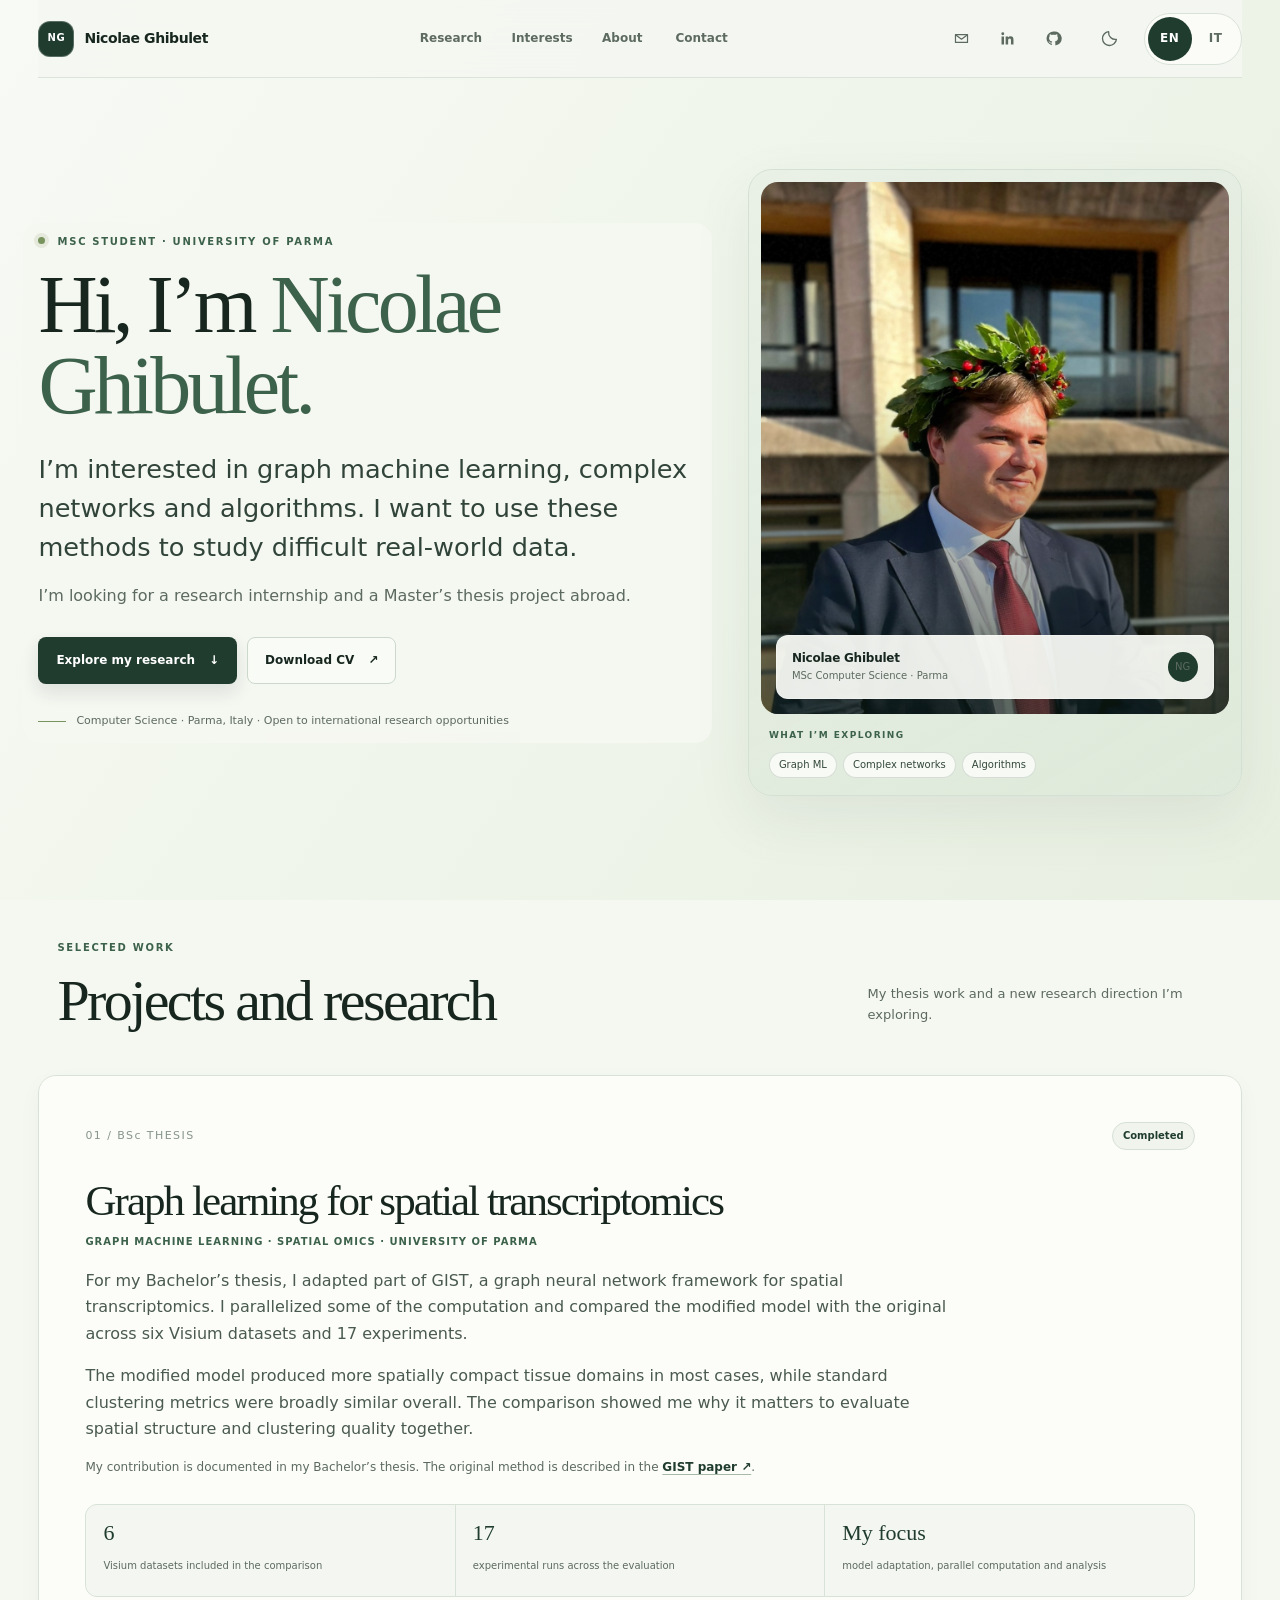
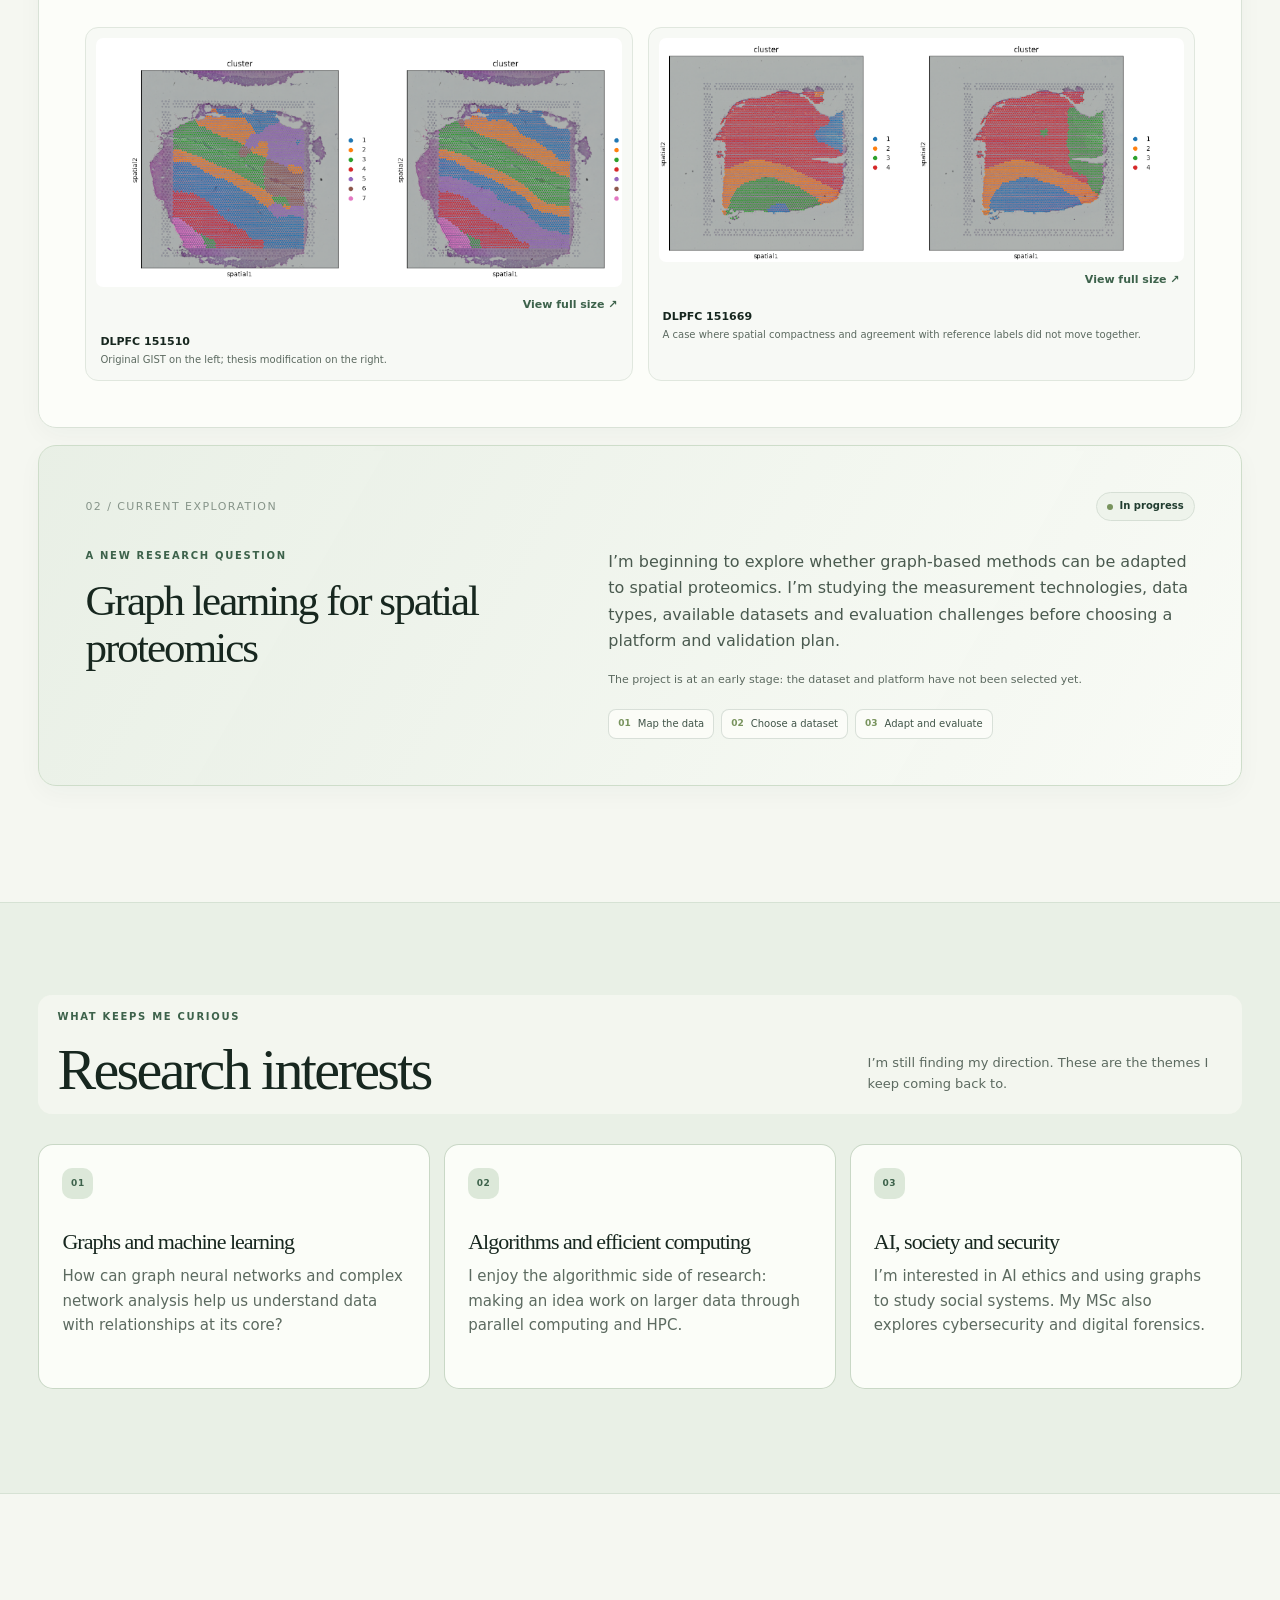
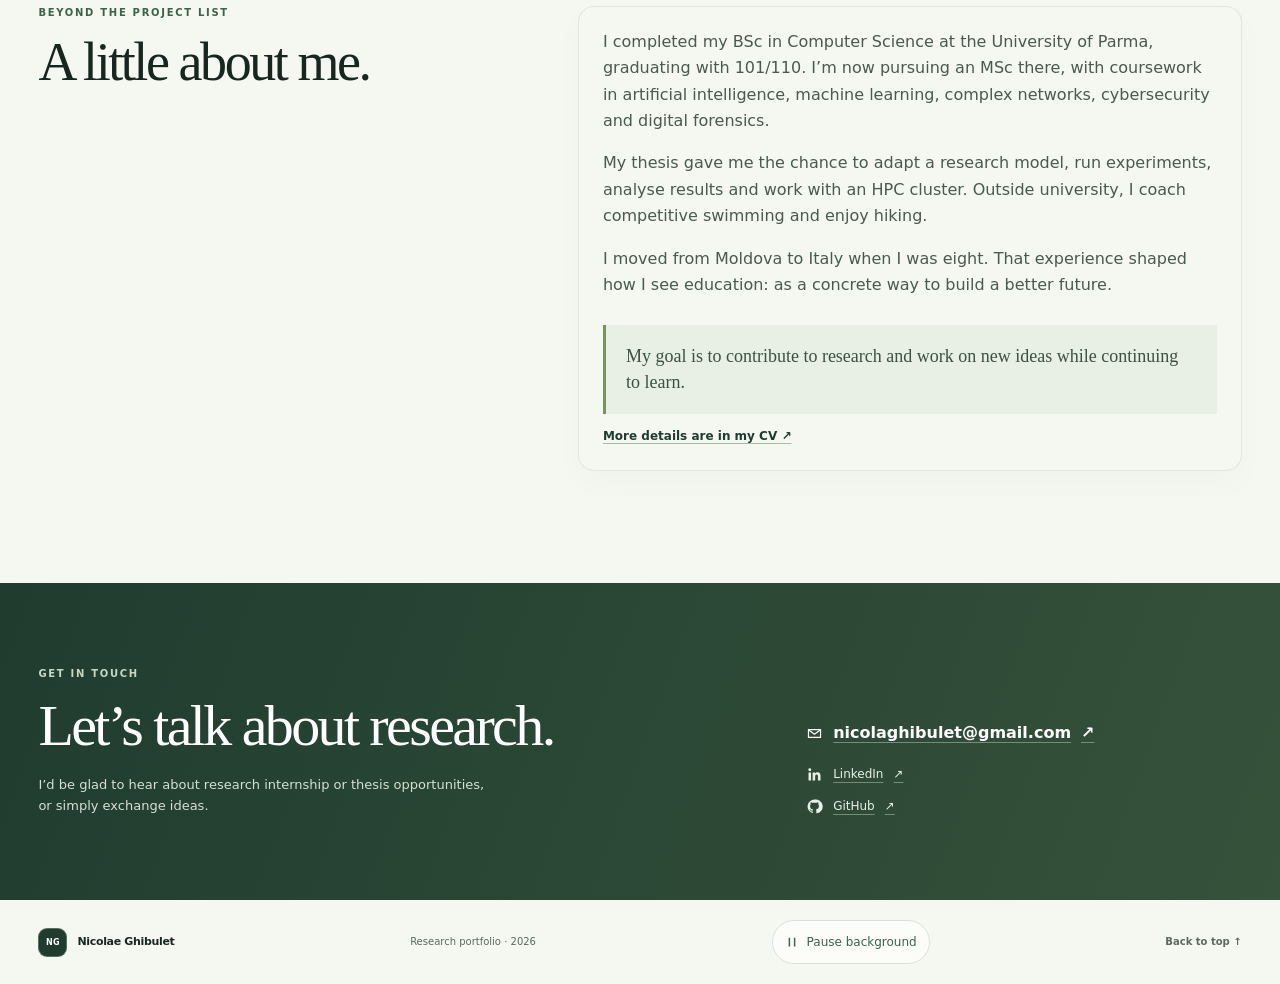
==== commit ded54fdd: "Add system-aware forest theme and reliable social icons" ====
--- a/index.html
+++ b/index.html
@@ -7,47 +7,28 @@
     <meta name="theme-color" content="#f5f7f1">
     <title>Nicolae Ghibulet — Computer Science & Research</title>
     <link rel="icon" href="assets/images/favicon.svg" type="image/svg+xml">
-    <link rel="stylesheet" href="assets/css/styles.css?v=23">
+    <script src="assets/js/theme.js?v=1"></script>
+    <link rel="stylesheet" href="assets/css/styles.css?v=24">
     <script src="assets/js/main.js?v=18" defer></script>
   </head>
   <body>
     <div class="nature-motion" aria-hidden="true">
-      <svg class="nature-defs" width="0" height="0" aria-hidden="true" focusable="false">
-        <defs>
-          <symbol id="leaf-birch" viewBox="0 0 100 120">
-            <path class="leaf-outline" d="M18 99C-1 66 19 21 83 9c15 60-11 103-65 90Z"/>
-            <path class="leaf-veins" d="M9 114C31 73 56 39 83 9M25 88l-5-30m19 12-1-31m15 11 2-27M25 88l30-2M39 70l31-5M53 50l25-9"/>
-          </symbol>
-          <symbol id="leaf-oak" viewBox="0 0 100 120">
-            <path class="leaf-outline" d="M50 106c-19 6-17-9-30-14C4 86 22 76 13 68-1 54 23 57 20 44c-4-16 18-5 16-18C35 12 48 14 51 5c5 10 18 11 15 25-3 12 20 1 17 17-3 12 17 9 5 23-10 10 8 16-7 23-13 6-13 18-31 13Z"/>
-            <path class="leaf-veins" d="M48 118 51 15M50 98 25 87m25-6L24 64m27-2L31 43m19 55 26-13M51 80l24-15M51 61l19-17"/>
-          </symbol>
-          <symbol id="leaf-maple" viewBox="0 0 100 120">
-            <path class="leaf-outline" d="m50 102-12-20-23 2 7-18L4 47l22-1-3-22 16 12L50 5l11 31 17-12-4 23 22 1-18 18 8 18-24-2-12 20Z"/>
-            <path class="leaf-veins" d="M49 117 50 22M50 89 14 51m36 38 36-36M50 74 30 35m20 39 22-39M49 92 23 79m27 13 26-13"/>
-          </symbol>
-          <symbol id="leaf-ginkgo" viewBox="0 0 100 120">
-            <path class="leaf-outline" d="M49 98C34 81 8 68 6 43c11-17 22-23 36-25l8 15 9-16c15 1 29 11 36 26-4 24-29 39-46 55Z"/>
-            <path class="leaf-veins" d="M50 116 49 94M49 94 13 44m36 50L25 31m24 63-9-69m9 69 10-69M49 94l25-62M49 94l38-49"/>
-          </symbol>
-        </defs>
-      </svg>
-      <svg class="wind-leaf" viewBox="0 0 100 120" style="--leaf-x: 1%; --leaf-size: 94px; --leaf-time: 21s; --leaf-delay: -7s; --leaf-drift: 55px; --leaf-color: #65804e"><use href="#leaf-birch"/></svg>
-      <svg class="wind-leaf" viewBox="0 0 100 120" data-mobile="hide" style="--leaf-x: 8%; --leaf-size: 68px; --leaf-time: 27s; --leaf-delay: -19s; --leaf-drift: -40px; --leaf-color: #7b874c"><use href="#leaf-oak"/></svg>
-      <svg class="wind-leaf" viewBox="0 0 100 120" style="--leaf-x: 15%; --leaf-size: 100px; --leaf-time: 24s; --leaf-delay: -13s; --leaf-drift: 75px; --leaf-color: #6c8b64"><use href="#leaf-maple"/></svg>
-      <svg class="wind-leaf" viewBox="0 0 100 120" data-mobile="hide" style="--leaf-x: 22%; --leaf-size: 76px; --leaf-time: 30s; --leaf-delay: -4s; --leaf-drift: -60px; --leaf-color: #8b9c58"><use href="#leaf-ginkgo"/></svg>
-      <svg class="wind-leaf" viewBox="0 0 100 120" style="--leaf-x: 29%; --leaf-size: 108px; --leaf-time: 23s; --leaf-delay: -18s; --leaf-drift: 60px; --leaf-color: #6b7d4a"><use href="#leaf-oak"/></svg>
-      <svg class="wind-leaf" viewBox="0 0 100 120" data-mobile="hide" style="--leaf-x: 36%; --leaf-size: 64px; --leaf-time: 28s; --leaf-delay: -10s; --leaf-drift: -75px; --leaf-color: #648373"><use href="#leaf-birch"/></svg>
-      <svg class="wind-leaf" viewBox="0 0 100 120" style="--leaf-x: 43%; --leaf-size: 90px; --leaf-time: 25s; --leaf-delay: -21s; --leaf-drift: 45px; --leaf-color: #819651"><use href="#leaf-ginkgo"/></svg>
-      <svg class="wind-leaf" viewBox="0 0 100 120" data-mobile="hide" style="--leaf-x: 50%; --leaf-size: 78px; --leaf-time: 32s; --leaf-delay: -8s; --leaf-drift: -50px; --leaf-color: #64805b"><use href="#leaf-maple"/></svg>
-      <svg class="wind-leaf" viewBox="0 0 100 120" style="--leaf-x: 57%; --leaf-size: 102px; --leaf-time: 26s; --leaf-delay: -16s; --leaf-drift: 65px; --leaf-color: #6f8f67"><use href="#leaf-birch"/></svg>
-      <svg class="wind-leaf" viewBox="0 0 100 120" data-mobile="hide" style="--leaf-x: 64%; --leaf-size: 72px; --leaf-time: 22s; --leaf-delay: -5s; --leaf-drift: -55px; --leaf-color: #97a962"><use href="#leaf-ginkgo"/></svg>
-      <svg class="wind-leaf" viewBox="0 0 100 120" style="--leaf-x: 71%; --leaf-size: 96px; --leaf-time: 29s; --leaf-delay: -24s; --leaf-drift: 60px; --leaf-color: #778d4f"><use href="#leaf-maple"/></svg>
-      <svg class="wind-leaf" viewBox="0 0 100 120" data-mobile="hide" style="--leaf-x: 78%; --leaf-size: 66px; --leaf-time: 24s; --leaf-delay: -12s; --leaf-drift: -70px; --leaf-color: #688274"><use href="#leaf-oak"/></svg>
-      <svg class="wind-leaf" viewBox="0 0 100 120" style="--leaf-x: 84%; --leaf-size: 110px; --leaf-time: 27s; --leaf-delay: -9s; --leaf-drift: 40px; --leaf-color: #8f9f59"><use href="#leaf-ginkgo"/></svg>
-      <svg class="wind-leaf" viewBox="0 0 100 120" data-mobile="hide" style="--leaf-x: 89%; --leaf-size: 74px; --leaf-time: 20s; --leaf-delay: -16s; --leaf-drift: -65px; --leaf-color: #607e53"><use href="#leaf-oak"/></svg>
-      <svg class="wind-leaf" viewBox="0 0 100 120" style="--leaf-x: 94%; --leaf-size: 88px; --leaf-time: 31s; --leaf-delay: -23s; --leaf-drift: -40px; --leaf-color: #739268"><use href="#leaf-maple"/></svg>
-      <svg class="wind-leaf" viewBox="0 0 100 120" data-mobile="hide" style="--leaf-x: 98%; --leaf-size: 70px; --leaf-time: 23s; --leaf-delay: -7s; --leaf-drift: -80px; --leaf-color: #8d9e60"><use href="#leaf-birch"/></svg>
+      <svg class="wind-leaf" viewBox="0 0 100 120" style="--leaf-x: 1%; --leaf-size: 94px; --leaf-time: 21s; --leaf-delay: -7s; --leaf-drift: 55px; --leaf-color: #65804e" data-leaf-green="#65804e"><path class="leaf-outline" d="M18 99C-1 66 19 21 83 9c15 60-11 103-65 90Z" fill="#65804e" stroke="#65804e" fill-opacity="0.15" stroke-opacity="0.45" stroke-width="1.4" stroke-linecap="round" style="fill:#65804e;stroke:#65804e;fill-opacity:0.15;stroke-opacity:0.45;stroke-width:1.4;stroke-linecap:round" /><path class="leaf-veins" d="M9 114C31 73 56 39 83 9M25 88l-5-30m19 12-1-31m15 11 2-27M25 88l30-2M39 70l31-5M53 50l25-9" fill="none" stroke="#65804e" fill-opacity="0" stroke-opacity="0.4" stroke-width="1.1" stroke-linecap="round" style="fill:none;stroke:#65804e;fill-opacity:0;stroke-opacity:0.4;stroke-width:1.1;stroke-linecap:round" /></svg>
+      <svg class="wind-leaf" viewBox="0 0 100 120" data-mobile="hide" style="--leaf-x: 8%; --leaf-size: 68px; --leaf-time: 27s; --leaf-delay: -19s; --leaf-drift: -40px; --leaf-color: #7b874c" data-leaf-green="#7b874c"><path class="leaf-outline" d="M50 106c-19 6-17-9-30-14C4 86 22 76 13 68-1 54 23 57 20 44c-4-16 18-5 16-18C35 12 48 14 51 5c5 10 18 11 15 25-3 12 20 1 17 17-3 12 17 9 5 23-10 10 8 16-7 23-13 6-13 18-31 13Z" fill="#7b874c" stroke="#7b874c" fill-opacity="0.15" stroke-opacity="0.45" stroke-width="1.4" stroke-linecap="round" style="fill:#7b874c;stroke:#7b874c;fill-opacity:0.15;stroke-opacity:0.45;stroke-width:1.4;stroke-linecap:round" /><path class="leaf-veins" d="M48 118 51 15M50 98 25 87m25-6L24 64m27-2L31 43m19 55 26-13M51 80l24-15M51 61l19-17" fill="none" stroke="#7b874c" fill-opacity="0" stroke-opacity="0.4" stroke-width="1.1" stroke-linecap="round" style="fill:none;stroke:#7b874c;fill-opacity:0;stroke-opacity:0.4;stroke-width:1.1;stroke-linecap:round" /></svg>
+      <svg class="wind-leaf" viewBox="0 0 100 120" style="--leaf-x: 15%; --leaf-size: 100px; --leaf-time: 24s; --leaf-delay: -13s; --leaf-drift: 75px; --leaf-color: #6c8b64" data-leaf-green="#6c8b64"><path class="leaf-outline" d="m50 102-12-20-23 2 7-18L4 47l22-1-3-22 16 12L50 5l11 31 17-12-4 23 22 1-18 18 8 18-24-2-12 20Z" fill="#6c8b64" stroke="#6c8b64" fill-opacity="0.15" stroke-opacity="0.45" stroke-width="1.4" stroke-linecap="round" style="fill:#6c8b64;stroke:#6c8b64;fill-opacity:0.15;stroke-opacity:0.45;stroke-width:1.4;stroke-linecap:round" /><path class="leaf-veins" d="M49 117 50 22M50 89 14 51m36 38 36-36M50 74 30 35m20 39 22-39M49 92 23 79m27 13 26-13" fill="none" stroke="#6c8b64" fill-opacity="0" stroke-opacity="0.4" stroke-width="1.1" stroke-linecap="round" style="fill:none;stroke:#6c8b64;fill-opacity:0;stroke-opacity:0.4;stroke-width:1.1;stroke-linecap:round" /></svg>
+      <svg class="wind-leaf" viewBox="0 0 100 120" data-mobile="hide" style="--leaf-x: 22%; --leaf-size: 76px; --leaf-time: 30s; --leaf-delay: -4s; --leaf-drift: -60px; --leaf-color: #8b9c58" data-leaf-green="#8b9c58"><path class="leaf-outline" d="M49 98C34 81 8 68 6 43c11-17 22-23 36-25l8 15 9-16c15 1 29 11 36 26-4 24-29 39-46 55Z" fill="#8b9c58" stroke="#8b9c58" fill-opacity="0.15" stroke-opacity="0.45" stroke-width="1.4" stroke-linecap="round" style="fill:#8b9c58;stroke:#8b9c58;fill-opacity:0.15;stroke-opacity:0.45;stroke-width:1.4;stroke-linecap:round" /><path class="leaf-veins" d="M50 116 49 94M49 94 13 44m36 50L25 31m24 63-9-69m9 69 10-69M49 94l25-62M49 94l38-49" fill="none" stroke="#8b9c58" fill-opacity="0" stroke-opacity="0.4" stroke-width="1.1" stroke-linecap="round" style="fill:none;stroke:#8b9c58;fill-opacity:0;stroke-opacity:0.4;stroke-width:1.1;stroke-linecap:round" /></svg>
+      <svg class="wind-leaf" viewBox="0 0 100 120" style="--leaf-x: 29%; --leaf-size: 108px; --leaf-time: 23s; --leaf-delay: -18s; --leaf-drift: 60px; --leaf-color: #6b7d4a" data-leaf-green="#6b7d4a"><path class="leaf-outline" d="M50 106c-19 6-17-9-30-14C4 86 22 76 13 68-1 54 23 57 20 44c-4-16 18-5 16-18C35 12 48 14 51 5c5 10 18 11 15 25-3 12 20 1 17 17-3 12 17 9 5 23-10 10 8 16-7 23-13 6-13 18-31 13Z" fill="#6b7d4a" stroke="#6b7d4a" fill-opacity="0.15" stroke-opacity="0.45" stroke-width="1.4" stroke-linecap="round" style="fill:#6b7d4a;stroke:#6b7d4a;fill-opacity:0.15;stroke-opacity:0.45;stroke-width:1.4;stroke-linecap:round" /><path class="leaf-veins" d="M48 118 51 15M50 98 25 87m25-6L24 64m27-2L31 43m19 55 26-13M51 80l24-15M51 61l19-17" fill="none" stroke="#6b7d4a" fill-opacity="0" stroke-opacity="0.4" stroke-width="1.1" stroke-linecap="round" style="fill:none;stroke:#6b7d4a;fill-opacity:0;stroke-opacity:0.4;stroke-width:1.1;stroke-linecap:round" /></svg>
+      <svg class="wind-leaf" viewBox="0 0 100 120" data-mobile="hide" style="--leaf-x: 36%; --leaf-size: 64px; --leaf-time: 28s; --leaf-delay: -10s; --leaf-drift: -75px; --leaf-color: #648373" data-leaf-green="#648373"><path class="leaf-outline" d="M18 99C-1 66 19 21 83 9c15 60-11 103-65 90Z" fill="#648373" stroke="#648373" fill-opacity="0.15" stroke-opacity="0.45" stroke-width="1.4" stroke-linecap="round" style="fill:#648373;stroke:#648373;fill-opacity:0.15;stroke-opacity:0.45;stroke-width:1.4;stroke-linecap:round" /><path class="leaf-veins" d="M9 114C31 73 56 39 83 9M25 88l-5-30m19 12-1-31m15 11 2-27M25 88l30-2M39 70l31-5M53 50l25-9" fill="none" stroke="#648373" fill-opacity="0" stroke-opacity="0.4" stroke-width="1.1" stroke-linecap="round" style="fill:none;stroke:#648373;fill-opacity:0;stroke-opacity:0.4;stroke-width:1.1;stroke-linecap:round" /></svg>
+      <svg class="wind-leaf" viewBox="0 0 100 120" style="--leaf-x: 43%; --leaf-size: 90px; --leaf-time: 25s; --leaf-delay: -21s; --leaf-drift: 45px; --leaf-color: #819651" data-leaf-green="#819651"><path class="leaf-outline" d="M49 98C34 81 8 68 6 43c11-17 22-23 36-25l8 15 9-16c15 1 29 11 36 26-4 24-29 39-46 55Z" fill="#819651" stroke="#819651" fill-opacity="0.15" stroke-opacity="0.45" stroke-width="1.4" stroke-linecap="round" style="fill:#819651;stroke:#819651;fill-opacity:0.15;stroke-opacity:0.45;stroke-width:1.4;stroke-linecap:round" /><path class="leaf-veins" d="M50 116 49 94M49 94 13 44m36 50L25 31m24 63-9-69m9 69 10-69M49 94l25-62M49 94l38-49" fill="none" stroke="#819651" fill-opacity="0" stroke-opacity="0.4" stroke-width="1.1" stroke-linecap="round" style="fill:none;stroke:#819651;fill-opacity:0;stroke-opacity:0.4;stroke-width:1.1;stroke-linecap:round" /></svg>
+      <svg class="wind-leaf" viewBox="0 0 100 120" data-mobile="hide" style="--leaf-x: 50%; --leaf-size: 78px; --leaf-time: 32s; --leaf-delay: -8s; --leaf-drift: -50px; --leaf-color: #64805b" data-leaf-green="#64805b"><path class="leaf-outline" d="m50 102-12-20-23 2 7-18L4 47l22-1-3-22 16 12L50 5l11 31 17-12-4 23 22 1-18 18 8 18-24-2-12 20Z" fill="#64805b" stroke="#64805b" fill-opacity="0.15" stroke-opacity="0.45" stroke-width="1.4" stroke-linecap="round" style="fill:#64805b;stroke:#64805b;fill-opacity:0.15;stroke-opacity:0.45;stroke-width:1.4;stroke-linecap:round" /><path class="leaf-veins" d="M49 117 50 22M50 89 14 51m36 38 36-36M50 74 30 35m20 39 22-39M49 92 23 79m27 13 26-13" fill="none" stroke="#64805b" fill-opacity="0" stroke-opacity="0.4" stroke-width="1.1" stroke-linecap="round" style="fill:none;stroke:#64805b;fill-opacity:0;stroke-opacity:0.4;stroke-width:1.1;stroke-linecap:round" /></svg>
+      <svg class="wind-leaf" viewBox="0 0 100 120" style="--leaf-x: 57%; --leaf-size: 102px; --leaf-time: 26s; --leaf-delay: -16s; --leaf-drift: 65px; --leaf-color: #6f8f67" data-leaf-green="#6f8f67"><path class="leaf-outline" d="M18 99C-1 66 19 21 83 9c15 60-11 103-65 90Z" fill="#6f8f67" stroke="#6f8f67" fill-opacity="0.15" stroke-opacity="0.45" stroke-width="1.4" stroke-linecap="round" style="fill:#6f8f67;stroke:#6f8f67;fill-opacity:0.15;stroke-opacity:0.45;stroke-width:1.4;stroke-linecap:round" /><path class="leaf-veins" d="M9 114C31 73 56 39 83 9M25 88l-5-30m19 12-1-31m15 11 2-27M25 88l30-2M39 70l31-5M53 50l25-9" fill="none" stroke="#6f8f67" fill-opacity="0" stroke-opacity="0.4" stroke-width="1.1" stroke-linecap="round" style="fill:none;stroke:#6f8f67;fill-opacity:0;stroke-opacity:0.4;stroke-width:1.1;stroke-linecap:round" /></svg>
+      <svg class="wind-leaf" viewBox="0 0 100 120" data-mobile="hide" style="--leaf-x: 64%; --leaf-size: 72px; --leaf-time: 22s; --leaf-delay: -5s; --leaf-drift: -55px; --leaf-color: #97a962" data-leaf-green="#97a962"><path class="leaf-outline" d="M49 98C34 81 8 68 6 43c11-17 22-23 36-25l8 15 9-16c15 1 29 11 36 26-4 24-29 39-46 55Z" fill="#97a962" stroke="#97a962" fill-opacity="0.15" stroke-opacity="0.45" stroke-width="1.4" stroke-linecap="round" style="fill:#97a962;stroke:#97a962;fill-opacity:0.15;stroke-opacity:0.45;stroke-width:1.4;stroke-linecap:round" /><path class="leaf-veins" d="M50 116 49 94M49 94 13 44m36 50L25 31m24 63-9-69m9 69 10-69M49 94l25-62M49 94l38-49" fill="none" stroke="#97a962" fill-opacity="0" stroke-opacity="0.4" stroke-width="1.1" stroke-linecap="round" style="fill:none;stroke:#97a962;fill-opacity:0;stroke-opacity:0.4;stroke-width:1.1;stroke-linecap:round" /></svg>
+      <svg class="wind-leaf" viewBox="0 0 100 120" style="--leaf-x: 71%; --leaf-size: 96px; --leaf-time: 29s; --leaf-delay: -24s; --leaf-drift: 60px; --leaf-color: #778d4f" data-leaf-green="#778d4f"><path class="leaf-outline" d="m50 102-12-20-23 2 7-18L4 47l22-1-3-22 16 12L50 5l11 31 17-12-4 23 22 1-18 18 8 18-24-2-12 20Z" fill="#778d4f" stroke="#778d4f" fill-opacity="0.15" stroke-opacity="0.45" stroke-width="1.4" stroke-linecap="round" style="fill:#778d4f;stroke:#778d4f;fill-opacity:0.15;stroke-opacity:0.45;stroke-width:1.4;stroke-linecap:round" /><path class="leaf-veins" d="M49 117 50 22M50 89 14 51m36 38 36-36M50 74 30 35m20 39 22-39M49 92 23 79m27 13 26-13" fill="none" stroke="#778d4f" fill-opacity="0" stroke-opacity="0.4" stroke-width="1.1" stroke-linecap="round" style="fill:none;stroke:#778d4f;fill-opacity:0;stroke-opacity:0.4;stroke-width:1.1;stroke-linecap:round" /></svg>
+      <svg class="wind-leaf" viewBox="0 0 100 120" data-mobile="hide" style="--leaf-x: 78%; --leaf-size: 66px; --leaf-time: 24s; --leaf-delay: -12s; --leaf-drift: -70px; --leaf-color: #688274" data-leaf-green="#688274"><path class="leaf-outline" d="M50 106c-19 6-17-9-30-14C4 86 22 76 13 68-1 54 23 57 20 44c-4-16 18-5 16-18C35 12 48 14 51 5c5 10 18 11 15 25-3 12 20 1 17 17-3 12 17 9 5 23-10 10 8 16-7 23-13 6-13 18-31 13Z" fill="#688274" stroke="#688274" fill-opacity="0.15" stroke-opacity="0.45" stroke-width="1.4" stroke-linecap="round" style="fill:#688274;stroke:#688274;fill-opacity:0.15;stroke-opacity:0.45;stroke-width:1.4;stroke-linecap:round" /><path class="leaf-veins" d="M48 118 51 15M50 98 25 87m25-6L24 64m27-2L31 43m19 55 26-13M51 80l24-15M51 61l19-17" fill="none" stroke="#688274" fill-opacity="0" stroke-opacity="0.4" stroke-width="1.1" stroke-linecap="round" style="fill:none;stroke:#688274;fill-opacity:0;stroke-opacity:0.4;stroke-width:1.1;stroke-linecap:round" /></svg>
+      <svg class="wind-leaf" viewBox="0 0 100 120" style="--leaf-x: 84%; --leaf-size: 110px; --leaf-time: 27s; --leaf-delay: -9s; --leaf-drift: 40px; --leaf-color: #8f9f59" data-leaf-green="#8f9f59"><path class="leaf-outline" d="M49 98C34 81 8 68 6 43c11-17 22-23 36-25l8 15 9-16c15 1 29 11 36 26-4 24-29 39-46 55Z" fill="#8f9f59" stroke="#8f9f59" fill-opacity="0.15" stroke-opacity="0.45" stroke-width="1.4" stroke-linecap="round" style="fill:#8f9f59;stroke:#8f9f59;fill-opacity:0.15;stroke-opacity:0.45;stroke-width:1.4;stroke-linecap:round" /><path class="leaf-veins" d="M50 116 49 94M49 94 13 44m36 50L25 31m24 63-9-69m9 69 10-69M49 94l25-62M49 94l38-49" fill="none" stroke="#8f9f59" fill-opacity="0" stroke-opacity="0.4" stroke-width="1.1" stroke-linecap="round" style="fill:none;stroke:#8f9f59;fill-opacity:0;stroke-opacity:0.4;stroke-width:1.1;stroke-linecap:round" /></svg>
+      <svg class="wind-leaf" viewBox="0 0 100 120" data-mobile="hide" style="--leaf-x: 89%; --leaf-size: 74px; --leaf-time: 20s; --leaf-delay: -16s; --leaf-drift: -65px; --leaf-color: #607e53" data-leaf-green="#607e53"><path class="leaf-outline" d="M50 106c-19 6-17-9-30-14C4 86 22 76 13 68-1 54 23 57 20 44c-4-16 18-5 16-18C35 12 48 14 51 5c5 10 18 11 15 25-3 12 20 1 17 17-3 12 17 9 5 23-10 10 8 16-7 23-13 6-13 18-31 13Z" fill="#607e53" stroke="#607e53" fill-opacity="0.15" stroke-opacity="0.45" stroke-width="1.4" stroke-linecap="round" style="fill:#607e53;stroke:#607e53;fill-opacity:0.15;stroke-opacity:0.45;stroke-width:1.4;stroke-linecap:round" /><path class="leaf-veins" d="M48 118 51 15M50 98 25 87m25-6L24 64m27-2L31 43m19 55 26-13M51 80l24-15M51 61l19-17" fill="none" stroke="#607e53" fill-opacity="0" stroke-opacity="0.4" stroke-width="1.1" stroke-linecap="round" style="fill:none;stroke:#607e53;fill-opacity:0;stroke-opacity:0.4;stroke-width:1.1;stroke-linecap:round" /></svg>
+      <svg class="wind-leaf" viewBox="0 0 100 120" style="--leaf-x: 94%; --leaf-size: 88px; --leaf-time: 31s; --leaf-delay: -23s; --leaf-drift: -40px; --leaf-color: #739268" data-leaf-green="#739268"><path class="leaf-outline" d="m50 102-12-20-23 2 7-18L4 47l22-1-3-22 16 12L50 5l11 31 17-12-4 23 22 1-18 18 8 18-24-2-12 20Z" fill="#739268" stroke="#739268" fill-opacity="0.15" stroke-opacity="0.45" stroke-width="1.4" stroke-linecap="round" style="fill:#739268;stroke:#739268;fill-opacity:0.15;stroke-opacity:0.45;stroke-width:1.4;stroke-linecap:round" /><path class="leaf-veins" d="M49 117 50 22M50 89 14 51m36 38 36-36M50 74 30 35m20 39 22-39M49 92 23 79m27 13 26-13" fill="none" stroke="#739268" fill-opacity="0" stroke-opacity="0.4" stroke-width="1.1" stroke-linecap="round" style="fill:none;stroke:#739268;fill-opacity:0;stroke-opacity:0.4;stroke-width:1.1;stroke-linecap:round" /></svg>
+      <svg class="wind-leaf" viewBox="0 0 100 120" data-mobile="hide" style="--leaf-x: 98%; --leaf-size: 70px; --leaf-time: 23s; --leaf-delay: -7s; --leaf-drift: -80px; --leaf-color: #8d9e60" data-leaf-green="#8d9e60"><path class="leaf-outline" d="M18 99C-1 66 19 21 83 9c15 60-11 103-65 90Z" fill="#8d9e60" stroke="#8d9e60" fill-opacity="0.15" stroke-opacity="0.45" stroke-width="1.4" stroke-linecap="round" style="fill:#8d9e60;stroke:#8d9e60;fill-opacity:0.15;stroke-opacity:0.45;stroke-width:1.4;stroke-linecap:round" /><path class="leaf-veins" d="M9 114C31 73 56 39 83 9M25 88l-5-30m19 12-1-31m15 11 2-27M25 88l30-2M39 70l31-5M53 50l25-9" fill="none" stroke="#8d9e60" fill-opacity="0" stroke-opacity="0.4" stroke-width="1.1" stroke-linecap="round" style="fill:none;stroke:#8d9e60;fill-opacity:0;stroke-opacity:0.4;stroke-width:1.1;stroke-linecap:round" /></svg>
     </div>
     <a class="skip-link" href="#main-content">Skip to content</a>
 
@@ -68,12 +49,16 @@
             <svg viewBox="0 0 24 24" aria-hidden="true" focusable="false"><path d="M3.5 6.5h17v11h-17z"/><path d="m4 7 8 6 8-6"/></svg>
           </a>
           <a href="https://www.linkedin.com/in/nicolae-ghibulet-57ab7831a" target="_blank" rel="noopener noreferrer" aria-label="LinkedIn profile" title="LinkedIn">
-            <svg class="brand-icon" viewBox="0 0 24 24" aria-hidden="true" focusable="false"><path d="M20.45 20.45h-3.55v-5.57c0-1.33-.02-3.04-1.85-3.04-1.85 0-2.14 1.45-2.14 2.94v5.67H9.36V9h3.41v1.56h.05c.47-.9 1.64-1.85 3.37-1.85 3.6 0 4.26 2.37 4.26 5.45v6.29ZM5.34 7.43a2.06 2.06 0 1 1-.001-4.12 2.06 2.06 0 0 1 .001 4.12ZM7.12 20.45H3.56V9h3.56v11.45Z"/></svg>
+            <svg class="brand-icon" viewBox="0 0 24 24" aria-hidden="true" focusable="false" fill="currentColor" stroke="none"><path fill="currentColor" d="M20.45 20.45h-3.55v-5.57c0-1.33-.02-3.04-1.85-3.04-1.85 0-2.14 1.45-2.14 2.94v5.67H9.36V9h3.41v1.56h.05c.47-.9 1.64-1.85 3.37-1.85 3.6 0 4.26 2.37 4.26 5.45v6.29ZM5.34 7.43a2.06 2.06 0 1 1-.001-4.12 2.06 2.06 0 0 1 .001 4.12ZM7.12 20.45H3.56V9h3.56v11.45Z"/></svg>
           </a>
           <a href="https://github.com/NicolaeGhibulet" target="_blank" rel="noopener noreferrer" aria-label="GitHub profile" title="GitHub">
-            <svg class="brand-icon" viewBox="0 0 24 24" aria-hidden="true" focusable="false"><path d="M12 2.2a9.8 9.8 0 0 0-3.1 19.1c.5.1.7-.2.7-.5v-1.8c-2.8.6-3.4-1.2-3.4-1.2-.4-1.1-1.1-1.4-1.1-1.4-.9-.6.1-.6.1-.6 1 .1 1.5 1 1.5 1 .9 1.5 2.3 1.1 2.8.8.1-.6.4-1.1.7-1.4-2.2-.2-4.5-1.1-4.5-4.8 0-1.1.4-2 1-2.7-.1-.3-.4-1.2.1-2.6 0 0 .8-.3 2.7 1 .8-.2 1.6-.3 2.5-.3s1.7.1 2.5.3c1.8-1.3 2.7-1 2.7-1 .5 1.4.2 2.3.1 2.6.6.7 1 1.6 1 2.7 0 3.7-2.3 4.5-4.5 4.8.4.4.8 1 .8 2v3c0 .3.2.6.8.5A9.8 9.8 0 0 0 12 2.2Z"/></svg>
+            <svg class="brand-icon" viewBox="0 0 24 24" aria-hidden="true" focusable="false" fill="currentColor" stroke="none"><path fill="currentColor" d="M12 2.2a9.8 9.8 0 0 0-3.1 19.1c.5.1.7-.2.7-.5v-1.8c-2.8.6-3.4-1.2-3.4-1.2-.4-1.1-1.1-1.4-1.1-1.4-.9-.6.1-.6.1-.6 1 .1 1.5 1 1.5 1 .9 1.5 2.3 1.1 2.8.8.1-.6.4-1.1.7-1.4-2.2-.2-4.5-1.1-4.5-4.8 0-1.1.4-2 1-2.7-.1-.3-.4-1.2.1-2.6 0 0 .8-.3 2.7 1 .8-.2 1.6-.3 2.5-.3s1.7.1 2.5.3c1.8-1.3 2.7-1 2.7-1 .5 1.4.2 2.3.1 2.6.6.7 1 1.6 1 2.7 0 3.7-2.3 4.5-4.5 4.8.4.4.8 1 .8 2v3c0 .3.2.6.8.5A9.8 9.8 0 0 0 12 2.2Z"/></svg>
           </a>
         </nav>
+        <button class="theme-toggle" type="button" aria-label="Switch to dark theme" title="Switch to dark theme" aria-pressed="false" hidden>
+          <svg class="theme-icon-sun" viewBox="0 0 24 24" aria-hidden="true" focusable="false"><circle cx="12" cy="12" r="4"/><path d="M12 2v2m0 16v2M2 12h2m16 0h2M4.93 4.93l1.42 1.42m11.3 11.3 1.42 1.42M4.93 19.07l1.42-1.42m11.3-11.3 1.42-1.42"/></svg>
+          <svg class="theme-icon-moon" viewBox="0 0 24 24" aria-hidden="true" focusable="false"><path d="M20.7 13.1A8.7 8.7 0 0 1 10.9 3.3 8.8 8.8 0 1 0 20.7 13.1Z"/></svg>
+        </button>
         <nav class="language-switch" aria-label="Choose language">
           <a class="is-active" href="index.html" lang="en" aria-current="page">EN</a>
           <a href="it/index.html" lang="it" aria-label="Leggi in italiano">IT</a>
@@ -232,8 +217,8 @@
           </div>
           <div class="contact-links" data-reveal>
             <a class="contact-email" href="mailto:nicolaghibulet@gmail.com"><svg class="contact-icon" viewBox="0 0 24 24" aria-hidden="true" focusable="false"><path d="M3.5 6.5h17v11h-17z"/><path d="m4 7 8 6 8-6"/></svg> nicolaghibulet@gmail.com <span aria-hidden="true">↗</span></a>
-            <a href="https://www.linkedin.com/in/nicolae-ghibulet-57ab7831a" target="_blank" rel="noopener noreferrer"><svg class="contact-icon brand-icon" viewBox="0 0 24 24" aria-hidden="true" focusable="false"><path d="M20.45 20.45h-3.55v-5.57c0-1.33-.02-3.04-1.85-3.04-1.85 0-2.14 1.45-2.14 2.94v5.67H9.36V9h3.41v1.56h.05c.47-.9 1.64-1.85 3.37-1.85 3.6 0 4.26 2.37 4.26 5.45v6.29ZM5.34 7.43a2.06 2.06 0 1 1-.001-4.12 2.06 2.06 0 0 1 .001 4.12ZM7.12 20.45H3.56V9h3.56v11.45Z"/></svg> LinkedIn <span aria-hidden="true">↗</span></a>
-            <a href="https://github.com/NicolaeGhibulet" target="_blank" rel="noopener noreferrer"><svg class="contact-icon brand-icon" viewBox="0 0 24 24" aria-hidden="true" focusable="false"><path d="M12 2.2a9.8 9.8 0 0 0-3.1 19.1c.5.1.7-.2.7-.5v-1.8c-2.8.6-3.4-1.2-3.4-1.2-.4-1.1-1.1-1.4-1.1-1.4-.9-.6.1-.6.1-.6 1 .1 1.5 1 1.5 1 .9 1.5 2.3 1.1 2.8.8.1-.6.4-1.1.7-1.4-2.2-.2-4.5-1.1-4.5-4.8 0-1.1.4-2 1-2.7-.1-.3-.4-1.2.1-2.6 0 0 .8-.3 2.7 1 .8-.2 1.6-.3 2.5-.3s1.7.1 2.5.3c1.8-1.3 2.7-1 2.7-1 .5 1.4.2 2.3.1 2.6.6.7 1 1.6 1 2.7 0 3.7-2.3 4.5-4.5 4.8.4.4.8 1 .8 2v3c0 .3.2.6.8.5A9.8 9.8 0 0 0 12 2.2Z"/></svg> GitHub <span aria-hidden="true">↗</span></a>
+            <a href="https://www.linkedin.com/in/nicolae-ghibulet-57ab7831a" target="_blank" rel="noopener noreferrer"><svg class="contact-icon brand-icon" viewBox="0 0 24 24" aria-hidden="true" focusable="false" fill="currentColor" stroke="none"><path fill="currentColor" d="M20.45 20.45h-3.55v-5.57c0-1.33-.02-3.04-1.85-3.04-1.85 0-2.14 1.45-2.14 2.94v5.67H9.36V9h3.41v1.56h.05c.47-.9 1.64-1.85 3.37-1.85 3.6 0 4.26 2.37 4.26 5.45v6.29ZM5.34 7.43a2.06 2.06 0 1 1-.001-4.12 2.06 2.06 0 0 1 .001 4.12ZM7.12 20.45H3.56V9h3.56v11.45Z"/></svg> LinkedIn <span aria-hidden="true">↗</span></a>
+            <a href="https://github.com/NicolaeGhibulet" target="_blank" rel="noopener noreferrer"><svg class="contact-icon brand-icon" viewBox="0 0 24 24" aria-hidden="true" focusable="false" fill="currentColor" stroke="none"><path fill="currentColor" d="M12 2.2a9.8 9.8 0 0 0-3.1 19.1c.5.1.7-.2.7-.5v-1.8c-2.8.6-3.4-1.2-3.4-1.2-.4-1.1-1.1-1.4-1.1-1.4-.9-.6.1-.6.1-.6 1 .1 1.5 1 1.5 1 .9 1.5 2.3 1.1 2.8.8.1-.6.4-1.1.7-1.4-2.2-.2-4.5-1.1-4.5-4.8 0-1.1.4-2 1-2.7-.1-.3-.4-1.2.1-2.6 0 0 .8-.3 2.7 1 .8-.2 1.6-.3 2.5-.3s1.7.1 2.5.3c1.8-1.3 2.7-1 2.7-1 .5 1.4.2 2.3.1 2.6.6.7 1 1.6 1 2.7 0 3.7-2.3 4.5-4.5 4.8.4.4.8 1 .8 2v3c0 .3.2.6.8.5A9.8 9.8 0 0 0 12 2.2Z"/></svg> GitHub <span aria-hidden="true">↗</span></a>
           </div>
         </div>
       </section>
--- a/assets/css/styles.css
+++ b/assets/css/styles.css
@@ -72,16 +72,16 @@
 
 .leaf-outline {
   fill: currentColor;
-  fill-opacity: 0.18;
+  fill-opacity: 0.15;
   stroke: currentColor;
-  stroke-opacity: 0.62;
+  stroke-opacity: 0.45;
   stroke-width: 1.4;
 }
 
 .leaf-veins {
   fill: none;
   stroke: currentColor;
-  stroke-opacity: 0.52;
+  stroke-opacity: 0.4;
   stroke-width: 1.1;
   stroke-linecap: round;
 }
@@ -1453,3 +1453,84 @@
 
 }
 
+
+/* The default theme is selected from the device preference by theme.js. */
+
+:root[data-theme="dark"] {
+  color-scheme: dark;
+  --ink: #e7eee2;
+  --muted: #a5b8a7;
+  --paper: #0c1811;
+  --surface: #14271b;
+  --line: #344c37;
+  --green-900: #274630;
+  --green-700: #b8cf9c;
+  --green-500: #91af70;
+  --pea: #c4d59a;
+  --wash: #1c3222;
+  --wash-strong: #294431;
+}
+[data-theme="dark"] .nature-motion {
+  background: linear-gradient(125deg, #09140e 0%, #102217 48%, #192d1c 100%);
+}
+[data-theme="dark"] .wind-leaf { color: #afc891; }
+[data-theme="dark"] .wind-leaf:nth-of-type(3n) { color: #809f7f; }
+[data-theme="dark"] .wind-leaf:nth-of-type(4n) { color: #c0cc8a; }
+[data-theme="dark"] .site-header { background: rgba(12,24,17,.94); border-color: #2a4030; }
+[data-theme="dark"] .wordmark-mark { background: #25412d; color: #d8e6c6; border-color: #46613d; }
+[data-theme="dark"] .language-switch { background: #14271b; }
+[data-theme="dark"] .language-switch a.is-active { background: #b8cf9c; color: #132016; }
+[data-theme="dark"] .hero-copy::before { background: rgba(12,24,17,.95); }
+[data-theme="dark"] .hero-lede { color: #c8d6c4; }
+[data-theme="dark"] .button-dark { background: #b8cf9c; color: #132016; box-shadow: 0 8px 26px rgba(0,0,0,.22); }
+[data-theme="dark"] .button-dark:hover { background: #d0e1b6; }
+[data-theme="dark"] .button-light { background: #192e20; border-color: #4b6344; }
+[data-theme="dark"] .button-light:hover { background: #253e2a; border-color: #91af70; }
+[data-theme="dark"] .hero-visual { border-color: #3a553b; background: linear-gradient(150deg,#203b28,#112419); box-shadow: 0 28px 70px rgba(0,0,0,.24); }
+[data-theme="dark"] .portrait-frame { background: #1c3022; }
+[data-theme="dark"] .portrait-caption { background: rgba(12,24,17,.94); border-color: #5d765648; }
+[data-theme="dark"] .portrait-caption .caption-mark { color: #d8e6c6; background: #2a4830; }
+[data-theme="dark"] .tag { color: #ceddc3; background: #213d2a; border-color: #526b454d; }
+[data-theme="dark"] .section-heading { background: rgba(12,24,17,.91); }
+[data-theme="dark"] .project-card { background: rgba(19,38,26,.98); box-shadow: 0 12px 32px rgba(0,0,0,.1); }
+[data-theme="dark"] .project-card:hover,
+[data-theme="dark"] .interest-card:hover { border-color: #658151; box-shadow: 0 18px 42px rgba(0,0,0,.18); }
+[data-theme="dark"] .project-index { color: #99b19b; }
+[data-theme="dark"] .project-status { border-color: #425d3b; background: #243c28; color: #d0dfbc; }
+[data-theme="dark"] .project-copy > p:not(.project-meta):not(.project-credit),
+[data-theme="dark"] .in-progress-layout > div:last-child > p:first-child,
+[data-theme="dark"] .about-copy > p { color: #b9cbb9; }
+[data-theme="dark"] .project-credit a,
+[data-theme="dark"] .text-link { color: #c4d59a; text-decoration-color: #6f8e55; }
+[data-theme="dark"] .project-fact { background: #192e20; }
+[data-theme="dark"] .project-fact strong { color: #cfdfb5; }
+[data-theme="dark"] .result-figure { background: #182d20; border-color: #38513a; }
+[data-theme="dark"] .result-figure img { background: #f7f9f5; }
+[data-theme="dark"] .in-progress-card { border-color: #425d3b; background: linear-gradient(120deg,#203c29,#15291d); }
+[data-theme="dark"] .next-step { color: #c4d5bc; border-color: #415e3d; background: #223c2a; }
+[data-theme="dark"] .next-step span { color: #c4d59a; }
+[data-theme="dark"] .interests-section { background: rgba(18,36,25,.97); border-color: #304735; }
+[data-theme="dark"] .interest-card { background: rgba(24,47,32,.98); border-color: #39533a; }
+[data-theme="dark"] .about-copy { background: rgba(16,32,22,.97); border-color: #344c35; box-shadow: 0 12px 30px rgba(0,0,0,.12); }
+[data-theme="dark"] .about-callout { color: #d0dfbd; background: #223e2a; }
+[data-theme="dark"] .contact-section { background: linear-gradient(110deg,#152c1d,#223c27); border-block: 1px solid #344c35; }
+
+.theme-toggle {
+  display: grid;
+  flex: 0 0 44px;
+  width: 44px;
+  height: 44px;
+  padding: 0;
+  place-items: center;
+  border: 0;
+  border-radius: 50%;
+  background: transparent;
+  color: var(--muted);
+  cursor: pointer;
+}
+.theme-toggle[hidden] { display: none; }
+.theme-toggle:hover { background: var(--wash); color: var(--green-700); }
+.theme-toggle svg { width: 19px; height: 19px; fill: none; stroke: currentColor; stroke-width: 1.7; stroke-linecap: round; stroke-linejoin: round; }
+.theme-icon-sun { display: none; }
+[data-theme="dark"] .theme-icon-sun { display: block; }
+[data-theme="dark"] .theme-icon-moon { display: none; }
